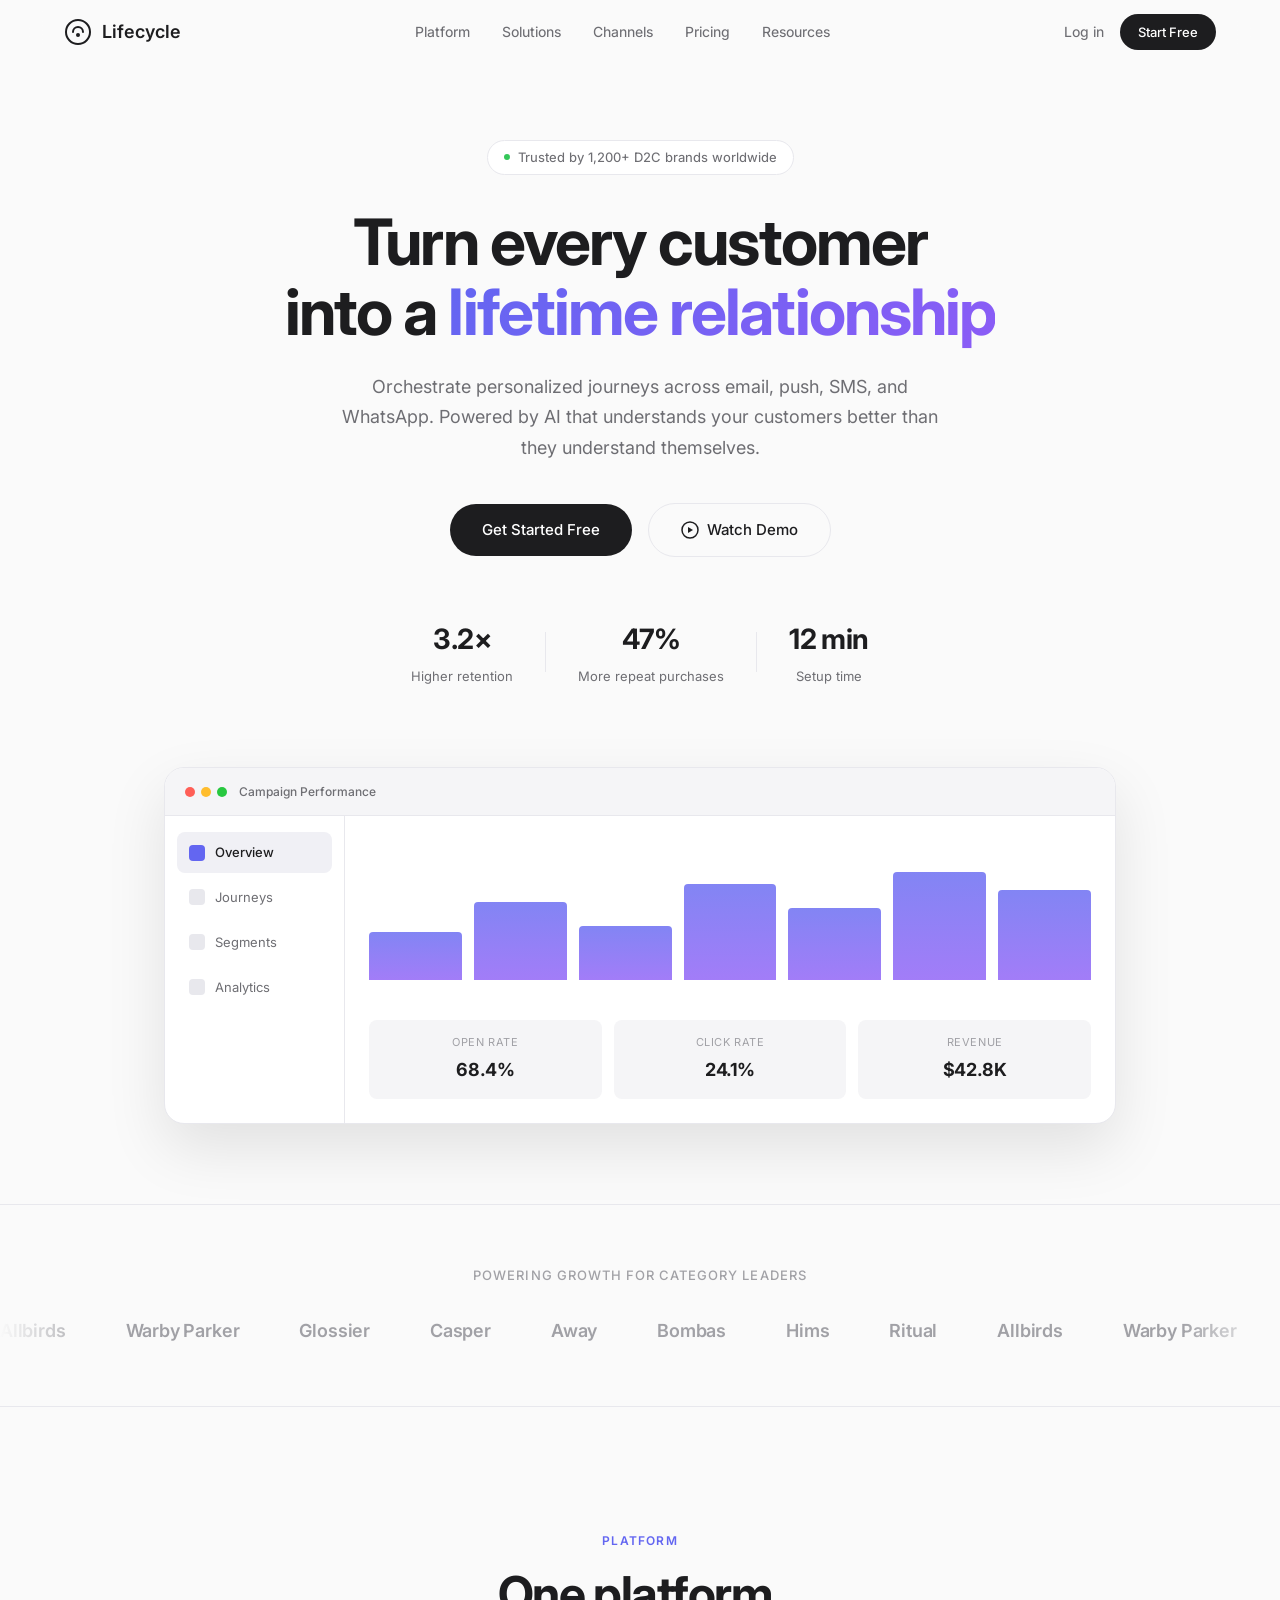
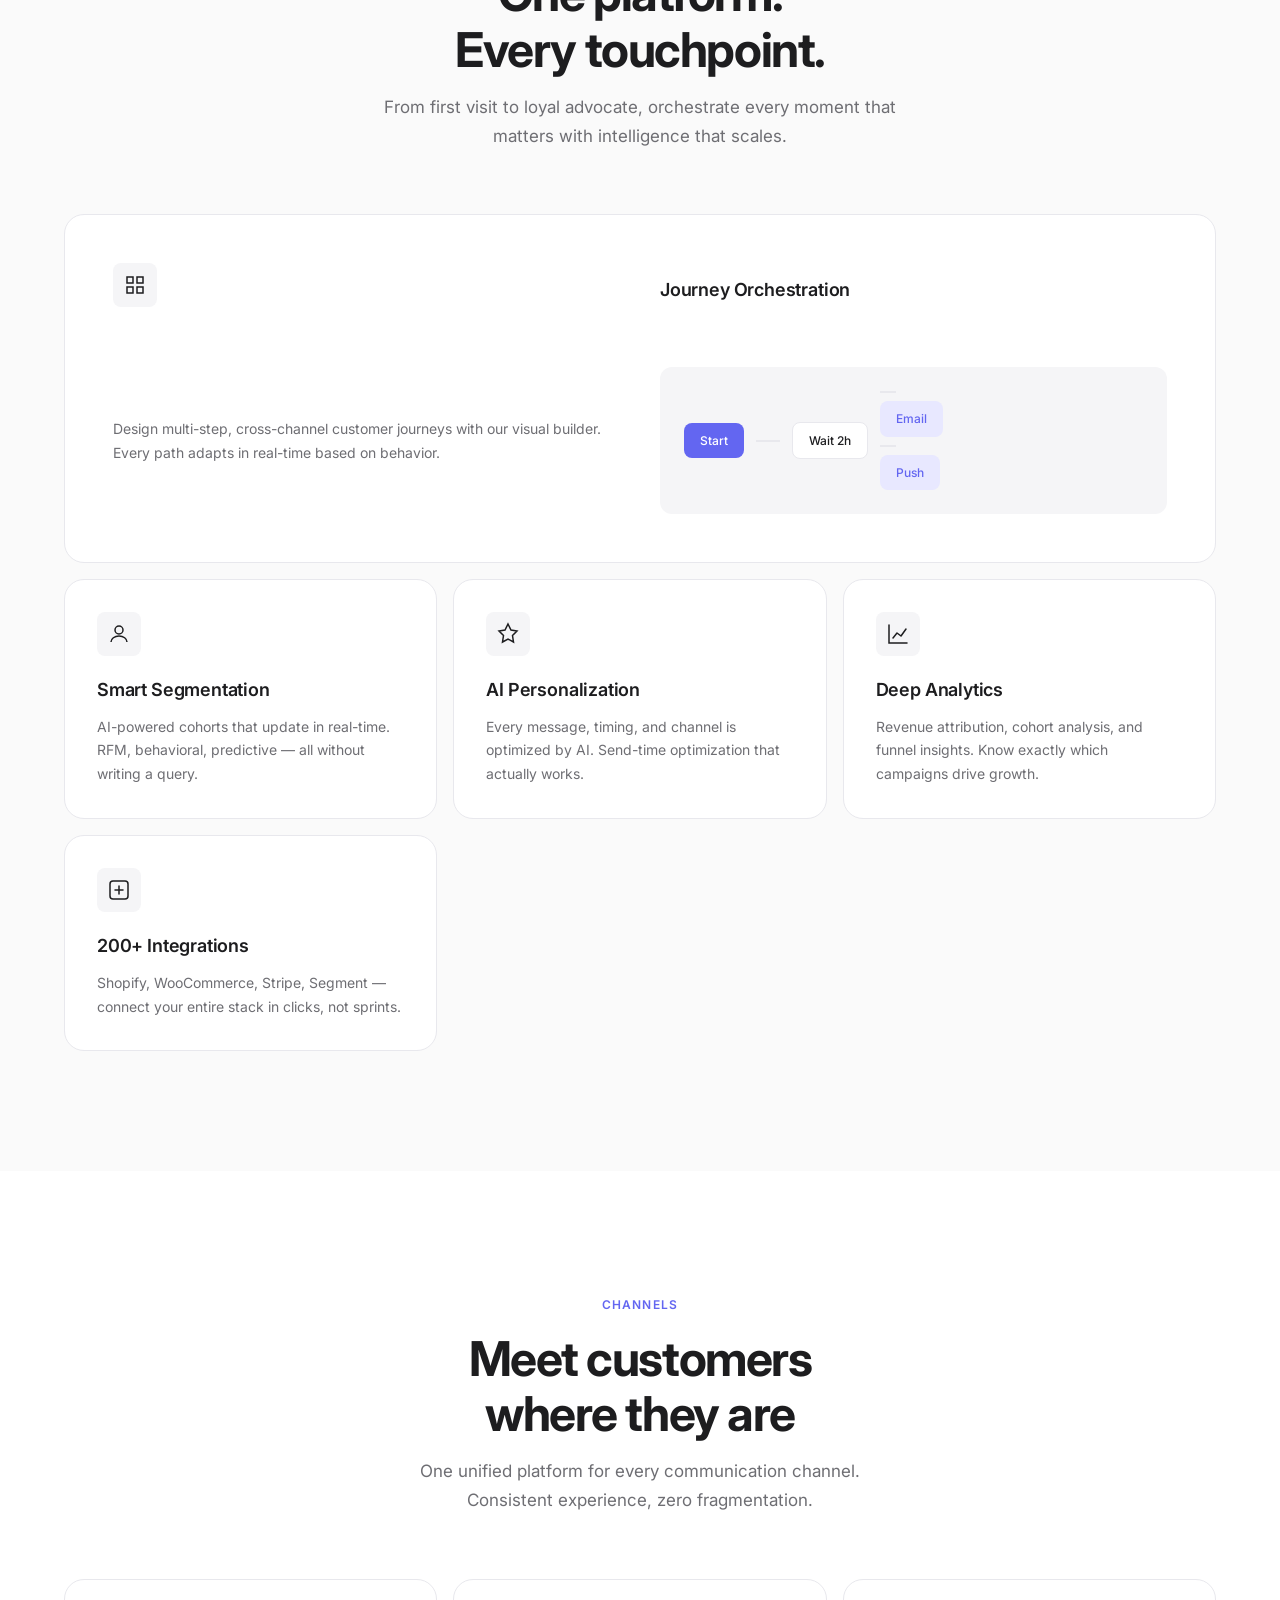
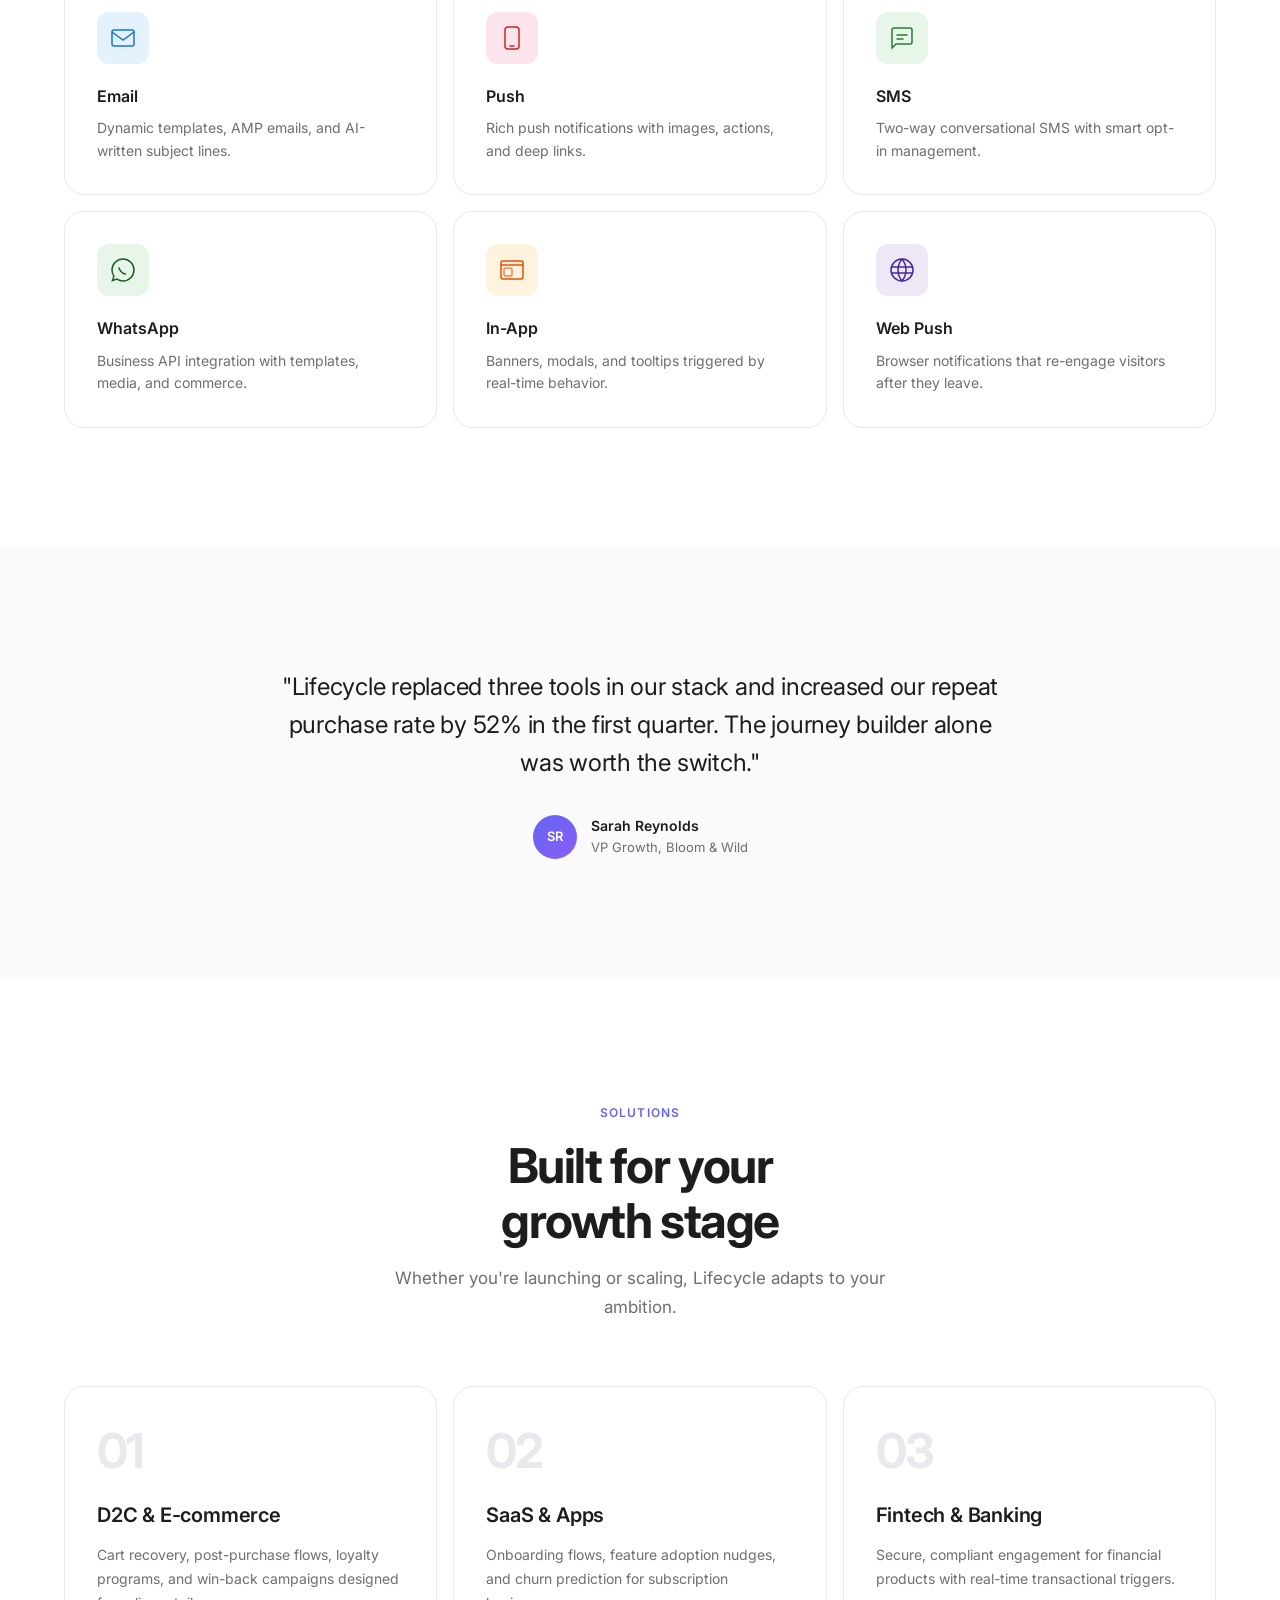
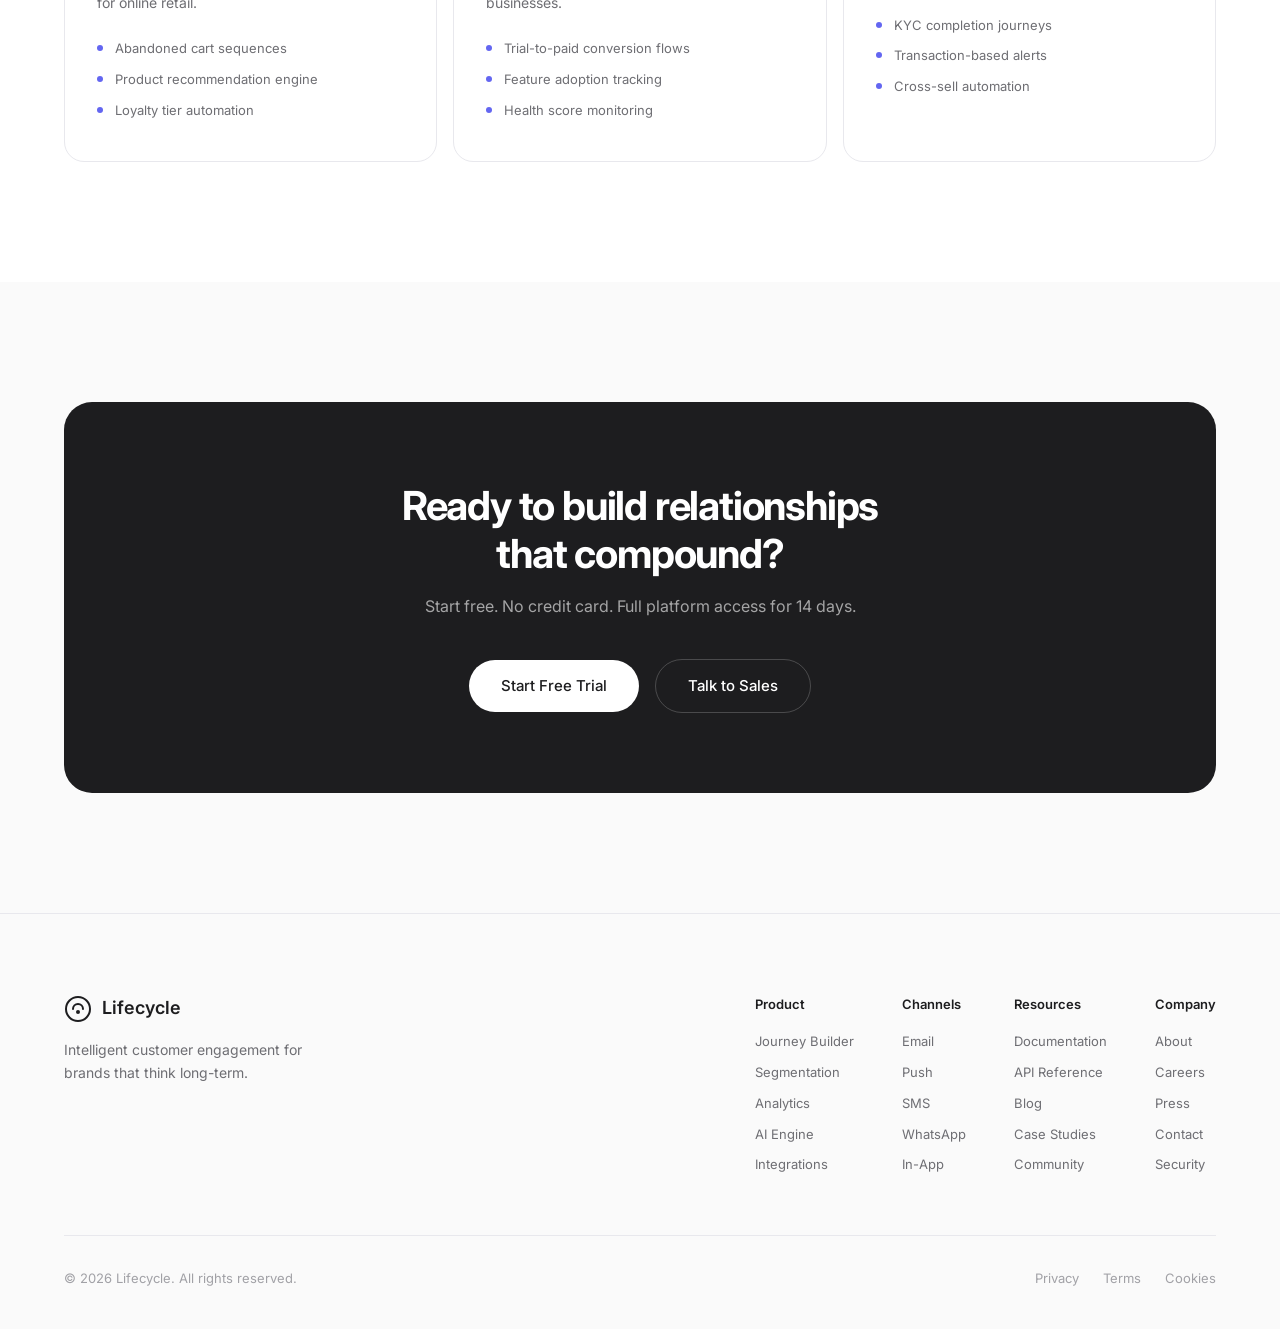
==== index.html @ d18b11ac "Initial commit: Lifecycle CRM homepage" ====
<!DOCTYPE html>
<html lang="en">
<head>
    <meta charset="UTF-8">
    <meta name="viewport" content="width=device-width, initial-scale=1.0">
    <title>Lifecycle — Intelligent Customer Engagement</title>
    <link rel="stylesheet" href="styles.css">
    <link rel="preconnect" href="https://fonts.googleapis.com">
    <link rel="preconnect" href="https://fonts.gstatic.com" crossorigin>
    <link href="https://fonts.googleapis.com/css2?family=Inter:wght@300;400;500;600;700&display=swap" rel="stylesheet">
</head>
<body>
    <!-- Navigation -->
    <nav class="nav" id="nav">
        <div class="nav-container">
            <a href="#" class="nav-logo">
                <svg width="28" height="28" viewBox="0 0 28 28" fill="none">
                    <circle cx="14" cy="14" r="12" stroke="currentColor" stroke-width="2"/>
                    <path d="M9 14C9 11.2 11.2 9 14 9C16.8 9 19 11.2 19 14" stroke="currentColor" stroke-width="2" stroke-linecap="round"/>
                    <circle cx="14" cy="17" r="2" fill="currentColor"/>
                </svg>
                <span>Lifecycle</span>
            </a>
            <div class="nav-links" id="navLinks">
                <a href="#platform">Platform</a>
                <a href="#solutions">Solutions</a>
                <a href="#channels">Channels</a>
                <a href="#pricing">Pricing</a>
                <a href="#resources">Resources</a>
            </div>
            <div class="nav-actions">
                <a href="#" class="nav-link-login">Log in</a>
                <a href="#" class="btn-primary btn-sm">Start Free</a>
            </div>
            <button class="nav-mobile-toggle" id="mobileToggle" aria-label="Toggle menu">
                <span></span>
                <span></span>
                <span></span>
            </button>
        </div>
    </nav>

    <!-- Hero Section -->
    <section class="hero">
        <div class="hero-container">
            <div class="hero-badge">
                <span class="badge-dot"></span>
                Trusted by 1,200+ D2C brands worldwide
            </div>
            <h1 class="hero-title">
                Turn every customer<br>
                into a <span class="text-gradient">lifetime relationship</span>
            </h1>
            <p class="hero-subtitle">
                Orchestrate personalized journeys across email, push, SMS, and WhatsApp. 
                Powered by AI that understands your customers better than they understand themselves.
            </p>
            <div class="hero-ctas">
                <a href="#" class="btn-primary btn-lg">Get Started Free</a>
                <a href="#" class="btn-secondary btn-lg">
                    <svg width="18" height="18" viewBox="0 0 18 18" fill="none">
                        <circle cx="9" cy="9" r="8" stroke="currentColor" stroke-width="1.5"/>
                        <path d="M7 6L12 9L7 12V6Z" fill="currentColor"/>
                    </svg>
                    Watch Demo
                </a>
            </div>
            <div class="hero-metrics">
                <div class="metric">
                    <span class="metric-value">3.2×</span>
                    <span class="metric-label">Higher retention</span>
                </div>
                <div class="metric-divider"></div>
                <div class="metric">
                    <span class="metric-value">47%</span>
                    <span class="metric-label">More repeat purchases</span>
                </div>
                <div class="metric-divider"></div>
                <div class="metric">
                    <span class="metric-value">12 min</span>
                    <span class="metric-label">Setup time</span>
                </div>
            </div>
        </div>
        <div class="hero-visual">
            <div class="dashboard-preview">
                <div class="dashboard-header">
                    <div class="dashboard-dots">
                        <span></span><span></span><span></span>
                    </div>
                    <span class="dashboard-title">Campaign Performance</span>
                </div>
                <div class="dashboard-body">
                    <div class="dashboard-sidebar">
                        <div class="sidebar-item active">
                            <div class="sidebar-icon"></div>
                            <span>Overview</span>
                        </div>
                        <div class="sidebar-item">
                            <div class="sidebar-icon"></div>
                            <span>Journeys</span>
                        </div>
                        <div class="sidebar-item">
                            <div class="sidebar-icon"></div>
                            <span>Segments</span>
                        </div>
                        <div class="sidebar-item">
                            <div class="sidebar-icon"></div>
                            <span>Analytics</span>
                        </div>
                    </div>
                    <div class="dashboard-content">
                        <div class="dashboard-chart">
                            <div class="chart-bars">
                                <div class="chart-bar" style="height: 40%"></div>
                                <div class="chart-bar" style="height: 65%"></div>
                                <div class="chart-bar" style="height: 45%"></div>
                                <div class="chart-bar" style="height: 80%"></div>
                                <div class="chart-bar" style="height: 60%"></div>
                                <div class="chart-bar" style="height: 90%"></div>
                                <div class="chart-bar" style="height: 75%"></div>
                            </div>
                        </div>
                        <div class="dashboard-cards">
                            <div class="mini-card">
                                <span class="mini-card-label">Open Rate</span>
                                <span class="mini-card-value">68.4%</span>
                            </div>
                            <div class="mini-card">
                                <span class="mini-card-label">Click Rate</span>
                                <span class="mini-card-value">24.1%</span>
                            </div>
                            <div class="mini-card">
                                <span class="mini-card-label">Revenue</span>
                                <span class="mini-card-value">$42.8K</span>
                            </div>
                        </div>
                    </div>
                </div>
            </div>
        </div>
    </section>

    <!-- Logos Section -->
    <section class="logos-section">
        <p class="logos-label">Powering growth for category leaders</p>
        <div class="logos-track">
            <div class="logos-slide" id="logosSlide">
                <div class="logo-item">Allbirds</div>
                <div class="logo-item">Warby Parker</div>
                <div class="logo-item">Glossier</div>
                <div class="logo-item">Casper</div>
                <div class="logo-item">Away</div>
                <div class="logo-item">Bombas</div>
                <div class="logo-item">Hims</div>
                <div class="logo-item">Ritual</div>
                <div class="logo-item">Allbirds</div>
                <div class="logo-item">Warby Parker</div>
                <div class="logo-item">Glossier</div>
                <div class="logo-item">Casper</div>
            </div>
        </div>
    </section>

    <!-- Platform Section -->
    <section class="platform-section" id="platform">
        <div class="section-container">
            <div class="section-header">
                <span class="section-tag">Platform</span>
                <h2 class="section-title">One platform.<br>Every touchpoint.</h2>
                <p class="section-subtitle">
                    From first visit to loyal advocate, orchestrate every moment that matters 
                    with intelligence that scales.
                </p>
            </div>
            <div class="platform-grid">
                <div class="platform-card platform-card-large">
                    <div class="platform-card-icon">
                        <svg width="24" height="24" viewBox="0 0 24 24" fill="none">
                            <path d="M4 4H10V10H4V4Z" stroke="currentColor" stroke-width="1.5"/>
                            <path d="M14 4H20V10H14V4Z" stroke="currentColor" stroke-width="1.5"/>
                            <path d="M4 14H10V20H4V14Z" stroke="currentColor" stroke-width="1.5"/>
                            <path d="M14 14H20V20H14V14Z" stroke="currentColor" stroke-width="1.5"/>
                        </svg>
                    </div>
                    <h3>Journey Orchestration</h3>
                    <p>Design multi-step, cross-channel customer journeys with our visual builder. Every path adapts in real-time based on behavior.</p>
                    <div class="card-visual journey-visual">
                        <div class="journey-node journey-node-start">Start</div>
                        <div class="journey-line"></div>
                        <div class="journey-node journey-node-condition">Wait 2h</div>
                        <div class="journey-branch">
                            <div class="journey-line-branch"></div>
                            <div class="journey-node journey-node-action">Email</div>
                            <div class="journey-line-branch"></div>
                            <div class="journey-node journey-node-action">Push</div>
                        </div>
                    </div>
                </div>
                <div class="platform-card">
                    <div class="platform-card-icon">
                        <svg width="24" height="24" viewBox="0 0 24 24" fill="none">
                            <circle cx="12" cy="8" r="4" stroke="currentColor" stroke-width="1.5"/>
                            <path d="M4 20C4 16.6863 7.58172 14 12 14C16.4183 14 20 16.6863 20 20" stroke="currentColor" stroke-width="1.5"/>
                        </svg>
                    </div>
                    <h3>Smart Segmentation</h3>
                    <p>AI-powered cohorts that update in real-time. RFM, behavioral, predictive — all without writing a query.</p>
                </div>
                <div class="platform-card">
                    <div class="platform-card-icon">
                        <svg width="24" height="24" viewBox="0 0 24 24" fill="none">
                            <path d="M12 2L15 8L21 9L16.5 13.5L17.5 20L12 17L6.5 20L7.5 13.5L3 9L9 8L12 2Z" stroke="currentColor" stroke-width="1.5"/>
                        </svg>
                    </div>
                    <h3>AI Personalization</h3>
                    <p>Every message, timing, and channel is optimized by AI. Send-time optimization that actually works.</p>
                </div>
                <div class="platform-card">
                    <div class="platform-card-icon">
                        <svg width="24" height="24" viewBox="0 0 24 24" fill="none">
                            <path d="M3 3V21H21" stroke="currentColor" stroke-width="1.5" stroke-linecap="round"/>
                            <path d="M7 16L11 11L15 14L20 7" stroke="currentColor" stroke-width="1.5" stroke-linecap="round" stroke-linejoin="round"/>
                        </svg>
                    </div>
                    <h3>Deep Analytics</h3>
                    <p>Revenue attribution, cohort analysis, and funnel insights. Know exactly which campaigns drive growth.</p>
                </div>
                <div class="platform-card">
                    <div class="platform-card-icon">
                        <svg width="24" height="24" viewBox="0 0 24 24" fill="none">
                            <rect x="3" y="3" width="18" height="18" rx="3" stroke="currentColor" stroke-width="1.5"/>
                            <path d="M8 12H16M12 8V16" stroke="currentColor" stroke-width="1.5" stroke-linecap="round"/>
                        </svg>
                    </div>
                    <h3>200+ Integrations</h3>
                    <p>Shopify, WooCommerce, Stripe, Segment — connect your entire stack in clicks, not sprints.</p>
                </div>
            </div>
        </div>
    </section>

    <!-- Channels Section -->
    <section class="channels-section" id="channels">
        <div class="section-container">
            <div class="section-header">
                <span class="section-tag">Channels</span>
                <h2 class="section-title">Meet customers<br>where they are</h2>
                <p class="section-subtitle">
                    One unified platform for every communication channel. 
                    Consistent experience, zero fragmentation.
                </p>
            </div>
            <div class="channels-grid">
                <div class="channel-card">
                    <div class="channel-icon channel-email">
                        <svg width="28" height="28" viewBox="0 0 28 28" fill="none">
                            <rect x="3" y="6" width="22" height="16" rx="2" stroke="currentColor" stroke-width="1.5"/>
                            <path d="M3 8L14 16L25 8" stroke="currentColor" stroke-width="1.5"/>
                        </svg>
                    </div>
                    <h4>Email</h4>
                    <p>Dynamic templates, AMP emails, and AI-written subject lines.</p>
                </div>
                <div class="channel-card">
                    <div class="channel-icon channel-push">
                        <svg width="28" height="28" viewBox="0 0 28 28" fill="none">
                            <rect x="7" y="3" width="14" height="22" rx="3" stroke="currentColor" stroke-width="1.5"/>
                            <path d="M12 22H16" stroke="currentColor" stroke-width="1.5" stroke-linecap="round"/>
                        </svg>
                    </div>
                    <h4>Push</h4>
                    <p>Rich push notifications with images, actions, and deep links.</p>
                </div>
                <div class="channel-card">
                    <div class="channel-icon channel-sms">
                        <svg width="28" height="28" viewBox="0 0 28 28" fill="none">
                            <path d="M4 6C4 4.89543 4.89543 4 6 4H22C23.1046 4 24 4.89543 24 6V18C24 19.1046 23.1046 20 22 20H8L4 24V6Z" stroke="currentColor" stroke-width="1.5"/>
                            <path d="M9 11H19M9 15H15" stroke="currentColor" stroke-width="1.5" stroke-linecap="round"/>
                        </svg>
                    </div>
                    <h4>SMS</h4>
                    <p>Two-way conversational SMS with smart opt-in management.</p>
                </div>
                <div class="channel-card">
                    <div class="channel-icon channel-whatsapp">
                        <svg width="28" height="28" viewBox="0 0 28 28" fill="none">
                            <path d="M14 3C7.92 3 3 7.92 3 14C3 16.3 3.7 18.4 4.9 20.2L3.5 24.5L7.9 23.1C9.7 24.2 11.8 24.9 14 24.9C20.08 24.9 25 19.98 25 13.9C25 7.92 20.08 3 14 3Z" stroke="currentColor" stroke-width="1.5"/>
                            <path d="M10 12C10 12 10.5 14 12.5 16C14.5 18 16.5 18 16.5 18" stroke="currentColor" stroke-width="1.5" stroke-linecap="round"/>
                        </svg>
                    </div>
                    <h4>WhatsApp</h4>
                    <p>Business API integration with templates, media, and commerce.</p>
                </div>
                <div class="channel-card">
                    <div class="channel-icon channel-inapp">
                        <svg width="28" height="28" viewBox="0 0 28 28" fill="none">
                            <rect x="3" y="5" width="22" height="18" rx="2" stroke="currentColor" stroke-width="1.5"/>
                            <path d="M3 9H25" stroke="currentColor" stroke-width="1.5"/>
                            <rect x="6" y="12" width="8" height="8" rx="1" stroke="currentColor" stroke-width="1"/>
                        </svg>
                    </div>
                    <h4>In-App</h4>
                    <p>Banners, modals, and tooltips triggered by real-time behavior.</p>
                </div>
                <div class="channel-card">
                    <div class="channel-icon channel-web">
                        <svg width="28" height="28" viewBox="0 0 28 28" fill="none">
                            <circle cx="14" cy="14" r="11" stroke="currentColor" stroke-width="1.5"/>
                            <path d="M14 3C14 3 18 8 18 14C18 20 14 25 14 25" stroke="currentColor" stroke-width="1.5"/>
                            <path d="M14 3C14 3 10 8 10 14C10 20 14 25 14 25" stroke="currentColor" stroke-width="1.5"/>
                            <path d="M4 11H24M4 17H24" stroke="currentColor" stroke-width="1.5"/>
                        </svg>
                    </div>
                    <h4>Web Push</h4>
                    <p>Browser notifications that re-engage visitors after they leave.</p>
                </div>
            </div>
        </div>
    </section>

    <!-- Social Proof / Testimonial -->
    <section class="testimonial-section">
        <div class="section-container">
            <div class="testimonial-card">
                <blockquote>
                    "Lifecycle replaced three tools in our stack and increased our repeat purchase rate by 52% in the first quarter. The journey builder alone was worth the switch."
                </blockquote>
                <div class="testimonial-author">
                    <div class="author-avatar">SR</div>
                    <div class="author-info">
                        <span class="author-name">Sarah Reynolds</span>
                        <span class="author-role">VP Growth, Bloom & Wild</span>
                    </div>
                </div>
            </div>
        </div>
    </section>

    <!-- Solutions Section -->
    <section class="solutions-section" id="solutions">
        <div class="section-container">
            <div class="section-header">
                <span class="section-tag">Solutions</span>
                <h2 class="section-title">Built for your<br>growth stage</h2>
                <p class="section-subtitle">
                    Whether you're launching or scaling, Lifecycle adapts to your ambition.
                </p>
            </div>
            <div class="solutions-grid">
                <div class="solution-card">
                    <div class="solution-number">01</div>
                    <h3>D2C & E-commerce</h3>
                    <p>Cart recovery, post-purchase flows, loyalty programs, and win-back campaigns designed for online retail.</p>
                    <ul class="solution-features">
                        <li>Abandoned cart sequences</li>
                        <li>Product recommendation engine</li>
                        <li>Loyalty tier automation</li>
                    </ul>
                </div>
                <div class="solution-card">
                    <div class="solution-number">02</div>
                    <h3>SaaS & Apps</h3>
                    <p>Onboarding flows, feature adoption nudges, and churn prediction for subscription businesses.</p>
                    <ul class="solution-features">
                        <li>Trial-to-paid conversion flows</li>
                        <li>Feature adoption tracking</li>
                        <li>Health score monitoring</li>
                    </ul>
                </div>
                <div class="solution-card">
                    <div class="solution-number">03</div>
                    <h3>Fintech & Banking</h3>
                    <p>Secure, compliant engagement for financial products with real-time transactional triggers.</p>
                    <ul class="solution-features">
                        <li>KYC completion journeys</li>
                        <li>Transaction-based alerts</li>
                        <li>Cross-sell automation</li>
                    </ul>
                </div>
            </div>
        </div>
    </section>

    <!-- CTA Section -->
    <section class="cta-section">
        <div class="section-container">
            <div class="cta-card">
                <h2>Ready to build relationships<br>that compound?</h2>
                <p>Start free. No credit card. Full platform access for 14 days.</p>
                <div class="cta-actions">
                    <a href="#" class="btn-primary btn-lg">Start Free Trial</a>
                    <a href="#" class="btn-ghost btn-lg">Talk to Sales</a>
                </div>
            </div>
        </div>
    </section>

    <!-- Footer -->
    <footer class="footer">
        <div class="footer-container">
            <div class="footer-top">
                <div class="footer-brand">
                    <a href="#" class="nav-logo">
                        <svg width="28" height="28" viewBox="0 0 28 28" fill="none">
                            <circle cx="14" cy="14" r="12" stroke="currentColor" stroke-width="2"/>
                            <path d="M9 14C9 11.2 11.2 9 14 9C16.8 9 19 11.2 19 14" stroke="currentColor" stroke-width="2" stroke-linecap="round"/>
                            <circle cx="14" cy="17" r="2" fill="currentColor"/>
                        </svg>
                        <span>Lifecycle</span>
                    </a>
                    <p class="footer-tagline">Intelligent customer engagement for brands that think long-term.</p>
                </div>
                <div class="footer-links">
                    <div class="footer-col">
                        <h5>Product</h5>
                        <a href="#">Journey Builder</a>
                        <a href="#">Segmentation</a>
                        <a href="#">Analytics</a>
                        <a href="#">AI Engine</a>
                        <a href="#">Integrations</a>
                    </div>
                    <div class="footer-col">
                        <h5>Channels</h5>
                        <a href="#">Email</a>
                        <a href="#">Push</a>
                        <a href="#">SMS</a>
                        <a href="#">WhatsApp</a>
                        <a href="#">In-App</a>
                    </div>
                    <div class="footer-col">
                        <h5>Resources</h5>
                        <a href="#">Documentation</a>
                        <a href="#">API Reference</a>
                        <a href="#">Blog</a>
                        <a href="#">Case Studies</a>
                        <a href="#">Community</a>
                    </div>
                    <div class="footer-col">
                        <h5>Company</h5>
                        <a href="#">About</a>
                        <a href="#">Careers</a>
                        <a href="#">Press</a>
                        <a href="#">Contact</a>
                        <a href="#">Security</a>
                    </div>
                </div>
            </div>
            <div class="footer-bottom">
                <span>© 2026 Lifecycle. All rights reserved.</span>
                <div class="footer-legal">
                    <a href="#">Privacy</a>
                    <a href="#">Terms</a>
                    <a href="#">Cookies</a>
                </div>
            </div>
        </div>
    </footer>

    <script src="script.js"></script>
</body>
</html>
---- styles.css ----
/* ===== RESET & BASE ===== */
*, *::before, *::after {
    margin: 0;
    padding: 0;
    box-sizing: border-box;
}

:root {
    --color-bg: #fafafa;
    --color-surface: #ffffff;
    --color-text: #1d1d1f;
    --color-text-secondary: #6e6e73;
    --color-text-tertiary: #a1a1a6;
    --color-border: #e8e8ed;
    --color-primary: #1d1d1f;
    --color-accent: #0071e3;
    --color-accent-hover: #0077ED;
    --color-gradient-start: #6366f1;
    --color-gradient-end: #8b5cf6;
    --radius-sm: 8px;
    --radius-md: 12px;
    --radius-lg: 20px;
    --radius-xl: 28px;
    --shadow-sm: 0 1px 2px rgba(0,0,0,0.04);
    --shadow-md: 0 4px 12px rgba(0,0,0,0.06);
    --shadow-lg: 0 12px 40px rgba(0,0,0,0.08);
    --shadow-xl: 0 24px 60px rgba(0,0,0,0.1);
    --font: 'Inter', -apple-system, BlinkMacSystemFont, sans-serif;
    --transition: 0.3s cubic-bezier(0.4, 0, 0.2, 1);
}

html {
    scroll-behavior: smooth;
    -webkit-font-smoothing: antialiased;
    -moz-osx-font-smoothing: grayscale;
}

body {
    font-family: var(--font);
    background: var(--color-bg);
    color: var(--color-text);
    line-height: 1.6;
    overflow-x: hidden;
}

a {
    text-decoration: none;
    color: inherit;
    transition: var(--transition);
}

button {
    border: none;
    background: none;
    cursor: pointer;
    font-family: inherit;
}

/* ===== NAVIGATION ===== */
.nav {
    position: fixed;
    top: 0;
    left: 0;
    right: 0;
    z-index: 1000;
    background: rgba(250, 250, 250, 0.8);
    backdrop-filter: blur(20px);
    -webkit-backdrop-filter: blur(20px);
    border-bottom: 1px solid transparent;
    transition: var(--transition);
}

.nav.scrolled {
    border-bottom-color: var(--color-border);
}

.nav-container {
    max-width: 1200px;
    margin: 0 auto;
    padding: 0 24px;
    height: 64px;
    display: flex;
    align-items: center;
    justify-content: space-between;
}

.nav-logo {
    display: flex;
    align-items: center;
    gap: 10px;
    font-weight: 600;
    font-size: 18px;
    color: var(--color-text);
}

.nav-links {
    display: flex;
    gap: 32px;
}

.nav-links a {
    font-size: 14px;
    font-weight: 450;
    color: var(--color-text-secondary);
    transition: var(--transition);
}

.nav-links a:hover {
    color: var(--color-text);
}

.nav-actions {
    display: flex;
    align-items: center;
    gap: 16px;
}

.nav-link-login {
    font-size: 14px;
    font-weight: 450;
    color: var(--color-text-secondary);
}

.nav-link-login:hover {
    color: var(--color-text);
}

/* ===== BUTTONS ===== */
.btn-primary {
    display: inline-flex;
    align-items: center;
    justify-content: center;
    background: var(--color-primary);
    color: #fff;
    font-weight: 500;
    border-radius: 980px;
    transition: var(--transition);
    white-space: nowrap;
}

.btn-primary:hover {
    background: #333;
    transform: scale(1.02);
}

.btn-secondary {
    display: inline-flex;
    align-items: center;
    justify-content: center;
    gap: 8px;
    background: transparent;
    color: var(--color-text);
    font-weight: 500;
    border: 1.5px solid var(--color-border);
    border-radius: 980px;
    transition: var(--transition);
}

.btn-secondary:hover {
    border-color: var(--color-text-secondary);
    transform: scale(1.02);
}

.btn-ghost {
    display: inline-flex;
    align-items: center;
    justify-content: center;
    background: transparent;
    color: var(--color-text);
    font-weight: 500;
    border-radius: 980px;
    transition: var(--transition);
    border: 1.5px solid var(--color-border);
}

.btn-ghost:hover {
    background: var(--color-text);
    color: #fff;
}

.btn-sm {
    padding: 8px 18px;
    font-size: 13px;
}

.btn-lg {
    padding: 14px 32px;
    font-size: 15px;
}

/* Mobile toggle */
.nav-mobile-toggle {
    display: none;
    flex-direction: column;
    gap: 5px;
    padding: 4px;
}

.nav-mobile-toggle span {
    width: 20px;
    height: 1.5px;
    background: var(--color-text);
    border-radius: 2px;
    transition: var(--transition);
}

/* ===== HERO ===== */
.hero {
    padding-top: 140px;
    padding-bottom: 80px;
    text-align: center;
}

.hero-container {
    max-width: 820px;
    margin: 0 auto;
    padding: 0 24px;
}

.hero-badge {
    display: inline-flex;
    align-items: center;
    gap: 8px;
    padding: 6px 16px;
    background: var(--color-surface);
    border: 1px solid var(--color-border);
    border-radius: 980px;
    font-size: 13px;
    font-weight: 450;
    color: var(--color-text-secondary);
    margin-bottom: 32px;
}

.badge-dot {
    width: 6px;
    height: 6px;
    border-radius: 50%;
    background: #34c759;
    animation: pulse 2s infinite;
}

@keyframes pulse {
    0%, 100% { opacity: 1; }
    50% { opacity: 0.5; }
}

.hero-title {
    font-size: clamp(40px, 6vw, 64px);
    font-weight: 700;
    line-height: 1.1;
    letter-spacing: -0.03em;
    margin-bottom: 24px;
}

.text-gradient {
    background: linear-gradient(135deg, var(--color-gradient-start), var(--color-gradient-end));
    -webkit-background-clip: text;
    -webkit-text-fill-color: transparent;
    background-clip: text;
}

.hero-subtitle {
    font-size: 18px;
    line-height: 1.7;
    color: var(--color-text-secondary);
    max-width: 600px;
    margin: 0 auto 40px;
}

.hero-ctas {
    display: flex;
    align-items: center;
    justify-content: center;
    gap: 16px;
    margin-bottom: 60px;
}

/* Hero Metrics */
.hero-metrics {
    display: flex;
    align-items: center;
    justify-content: center;
    gap: 32px;
}

.metric {
    display: flex;
    flex-direction: column;
    gap: 4px;
}

.metric-value {
    font-size: 28px;
    font-weight: 700;
    letter-spacing: -0.02em;
}

.metric-label {
    font-size: 13px;
    color: var(--color-text-secondary);
}

.metric-divider {
    width: 1px;
    height: 40px;
    background: var(--color-border);
}

/* Hero Visual - Dashboard Preview */
.hero-visual {
    max-width: 1000px;
    margin: 80px auto 0;
    padding: 0 24px;
}

.dashboard-preview {
    background: var(--color-surface);
    border: 1px solid var(--color-border);
    border-radius: var(--radius-lg);
    overflow: hidden;
    box-shadow: var(--shadow-xl);
}

.dashboard-header {
    display: flex;
    align-items: center;
    gap: 12px;
    padding: 14px 20px;
    border-bottom: 1px solid var(--color-border);
    background: #f5f5f7;
}

.dashboard-dots {
    display: flex;
    gap: 6px;
}

.dashboard-dots span {
    width: 10px;
    height: 10px;
    border-radius: 50%;
    background: var(--color-border);
}

.dashboard-dots span:first-child { background: #ff5f57; }
.dashboard-dots span:nth-child(2) { background: #ffbd2e; }
.dashboard-dots span:last-child { background: #28c840; }

.dashboard-title {
    font-size: 12px;
    color: var(--color-text-secondary);
    font-weight: 500;
}

.dashboard-body {
    display: flex;
    min-height: 280px;
}

.dashboard-sidebar {
    width: 180px;
    border-right: 1px solid var(--color-border);
    padding: 16px 12px;
    display: flex;
    flex-direction: column;
    gap: 4px;
}

.sidebar-item {
    display: flex;
    align-items: center;
    gap: 10px;
    padding: 10px 12px;
    border-radius: var(--radius-sm);
    font-size: 13px;
    color: var(--color-text-secondary);
    transition: var(--transition);
}

.sidebar-item.active {
    background: #f0f0f5;
    color: var(--color-text);
    font-weight: 500;
}

.sidebar-icon {
    width: 16px;
    height: 16px;
    border-radius: 4px;
    background: var(--color-border);
}

.sidebar-item.active .sidebar-icon {
    background: var(--color-gradient-start);
}

.dashboard-content {
    flex: 1;
    padding: 24px;
    display: flex;
    flex-direction: column;
    gap: 20px;
}

.dashboard-chart {
    flex: 1;
    display: flex;
    align-items: flex-end;
    padding: 20px 0;
}

.chart-bars {
    display: flex;
    align-items: flex-end;
    gap: 12px;
    width: 100%;
    height: 120px;
}

.chart-bar {
    flex: 1;
    background: linear-gradient(180deg, var(--color-gradient-start), var(--color-gradient-end));
    border-radius: 4px 4px 0 0;
    opacity: 0.8;
    transition: var(--transition);
}

.chart-bar:hover {
    opacity: 1;
    transform: scaleY(1.05);
    transform-origin: bottom;
}

.dashboard-cards {
    display: flex;
    gap: 12px;
}

.mini-card {
    flex: 1;
    padding: 14px 16px;
    background: #f5f5f7;
    border-radius: var(--radius-sm);
    display: flex;
    flex-direction: column;
    gap: 4px;
}

.mini-card-label {
    font-size: 11px;
    color: var(--color-text-tertiary);
    text-transform: uppercase;
    letter-spacing: 0.05em;
}

.mini-card-value {
    font-size: 18px;
    font-weight: 700;
    letter-spacing: -0.02em;
}

/* ===== LOGOS SECTION ===== */
.logos-section {
    padding: 60px 0;
    border-top: 1px solid var(--color-border);
    border-bottom: 1px solid var(--color-border);
    overflow: hidden;
}

.logos-label {
    text-align: center;
    font-size: 13px;
    color: var(--color-text-tertiary);
    margin-bottom: 32px;
    text-transform: uppercase;
    letter-spacing: 0.08em;
    font-weight: 500;
}

.logos-track {
    overflow: hidden;
    position: relative;
}

.logos-track::before,
.logos-track::after {
    content: '';
    position: absolute;
    top: 0;
    bottom: 0;
    width: 100px;
    z-index: 2;
    pointer-events: none;
}

.logos-track::before {
    left: 0;
    background: linear-gradient(to right, var(--color-bg), transparent);
}

.logos-track::after {
    right: 0;
    background: linear-gradient(to left, var(--color-bg), transparent);
}

.logos-slide {
    display: flex;
    gap: 60px;
    animation: scroll 30s linear infinite;
}

.logo-item {
    flex-shrink: 0;
    font-size: 18px;
    font-weight: 600;
    color: var(--color-text-tertiary);
    white-space: nowrap;
    letter-spacing: -0.01em;
}

@keyframes scroll {
    0% { transform: translateX(0); }
    100% { transform: translateX(-50%); }
}

/* ===== SECTION COMMON ===== */
.section-container {
    max-width: 1200px;
    margin: 0 auto;
    padding: 0 24px;
}

.section-header {
    text-align: center;
    margin-bottom: 64px;
}

.section-tag {
    display: inline-block;
    font-size: 12px;
    font-weight: 600;
    text-transform: uppercase;
    letter-spacing: 0.1em;
    color: var(--color-gradient-start);
    margin-bottom: 16px;
}

.section-title {
    font-size: clamp(32px, 4.5vw, 48px);
    font-weight: 700;
    line-height: 1.15;
    letter-spacing: -0.03em;
    margin-bottom: 16px;
}

.section-subtitle {
    font-size: 17px;
    color: var(--color-text-secondary);
    max-width: 520px;
    margin: 0 auto;
    line-height: 1.7;
}

/* ===== PLATFORM SECTION ===== */
.platform-section {
    padding: 120px 0;
}

.platform-grid {
    display: grid;
    grid-template-columns: repeat(3, 1fr);
    gap: 16px;
}

.platform-card {
    background: var(--color-surface);
    border: 1px solid var(--color-border);
    border-radius: var(--radius-lg);
    padding: 32px;
    transition: var(--transition);
}

.platform-card:hover {
    border-color: var(--color-text-tertiary);
    box-shadow: var(--shadow-md);
    transform: translateY(-2px);
}

.platform-card-large {
    grid-column: span 3;
    display: grid;
    grid-template-columns: 1fr 1fr;
    gap: 40px;
    align-items: center;
    padding: 48px;
}

.platform-card-icon {
    width: 44px;
    height: 44px;
    display: flex;
    align-items: center;
    justify-content: center;
    border-radius: var(--radius-sm);
    background: #f5f5f7;
    margin-bottom: 20px;
    color: var(--color-text);
}

.platform-card h3 {
    font-size: 18px;
    font-weight: 600;
    margin-bottom: 10px;
    letter-spacing: -0.01em;
}

.platform-card p {
    font-size: 14px;
    color: var(--color-text-secondary);
    line-height: 1.7;
}

/* Journey Visual inside large card */
.card-visual {
    display: flex;
    align-items: center;
    gap: 12px;
    padding: 24px;
    background: #f5f5f7;
    border-radius: var(--radius-md);
}

.journey-node {
    padding: 8px 16px;
    border-radius: var(--radius-sm);
    font-size: 12px;
    font-weight: 500;
    white-space: nowrap;
}

.journey-node-start {
    background: var(--color-gradient-start);
    color: white;
}

.journey-node-condition {
    background: #fff;
    border: 1px solid var(--color-border);
    color: var(--color-text);
}

.journey-node-action {
    background: #e8e8ff;
    color: var(--color-gradient-start);
}

.journey-line {
    width: 24px;
    height: 2px;
    background: var(--color-border);
}

.journey-branch {
    display: flex;
    flex-direction: column;
    gap: 8px;
    align-items: flex-start;
}

.journey-line-branch {
    width: 16px;
    height: 2px;
    background: var(--color-border);
}

/* ===== CHANNELS SECTION ===== */
.channels-section {
    padding: 120px 0;
    background: var(--color-surface);
}

.channels-grid {
    display: grid;
    grid-template-columns: repeat(3, 1fr);
    gap: 16px;
}

.channel-card {
    padding: 32px;
    border: 1px solid var(--color-border);
    border-radius: var(--radius-lg);
    transition: var(--transition);
}

.channel-card:hover {
    border-color: var(--color-text-tertiary);
    transform: translateY(-2px);
    box-shadow: var(--shadow-md);
}

.channel-icon {
    width: 52px;
    height: 52px;
    display: flex;
    align-items: center;
    justify-content: center;
    border-radius: var(--radius-md);
    margin-bottom: 20px;
}

.channel-email { background: #e3f2fd; color: #1976d2; }
.channel-push { background: #fce4ec; color: #c62828; }
.channel-sms { background: #e8f5e9; color: #2e7d32; }
.channel-whatsapp { background: #e8f5e9; color: #1b5e20; }
.channel-inapp { background: #fff3e0; color: #e65100; }
.channel-web { background: #ede7f6; color: #4527a0; }

.channel-card h4 {
    font-size: 16px;
    font-weight: 600;
    margin-bottom: 8px;
}

.channel-card p {
    font-size: 14px;
    color: var(--color-text-secondary);
    line-height: 1.6;
}

/* ===== TESTIMONIAL SECTION ===== */
.testimonial-section {
    padding: 120px 0;
}

.testimonial-card {
    max-width: 720px;
    margin: 0 auto;
    text-align: center;
}

.testimonial-card blockquote {
    font-size: 24px;
    font-weight: 400;
    line-height: 1.6;
    letter-spacing: -0.01em;
    color: var(--color-text);
    margin-bottom: 32px;
}

.testimonial-author {
    display: flex;
    align-items: center;
    justify-content: center;
    gap: 14px;
}

.author-avatar {
    width: 44px;
    height: 44px;
    border-radius: 50%;
    background: linear-gradient(135deg, var(--color-gradient-start), var(--color-gradient-end));
    color: white;
    display: flex;
    align-items: center;
    justify-content: center;
    font-size: 13px;
    font-weight: 600;
}

.author-info {
    display: flex;
    flex-direction: column;
    text-align: left;
}

.author-name {
    font-size: 14px;
    font-weight: 600;
}

.author-role {
    font-size: 13px;
    color: var(--color-text-secondary);
}

/* ===== SOLUTIONS SECTION ===== */
.solutions-section {
    padding: 120px 0;
    background: var(--color-surface);
}

.solutions-grid {
    display: grid;
    grid-template-columns: repeat(3, 1fr);
    gap: 16px;
}

.solution-card {
    padding: 40px 32px;
    border: 1px solid var(--color-border);
    border-radius: var(--radius-lg);
    transition: var(--transition);
}

.solution-card:hover {
    border-color: var(--color-text-tertiary);
    transform: translateY(-2px);
    box-shadow: var(--shadow-md);
}

.solution-number {
    font-size: 48px;
    font-weight: 700;
    color: var(--color-border);
    margin-bottom: 24px;
    letter-spacing: -0.04em;
    line-height: 1;
}

.solution-card h3 {
    font-size: 20px;
    font-weight: 600;
    margin-bottom: 12px;
    letter-spacing: -0.01em;
}

.solution-card > p {
    font-size: 14px;
    color: var(--color-text-secondary);
    line-height: 1.7;
    margin-bottom: 24px;
}

.solution-features {
    list-style: none;
    display: flex;
    flex-direction: column;
    gap: 10px;
}

.solution-features li {
    font-size: 13px;
    color: var(--color-text-secondary);
    padding-left: 18px;
    position: relative;
}

.solution-features li::before {
    content: '';
    position: absolute;
    left: 0;
    top: 7px;
    width: 6px;
    height: 6px;
    border-radius: 50%;
    background: var(--color-gradient-start);
}

/* ===== CTA SECTION ===== */
.cta-section {
    padding: 120px 0;
}

.cta-card {
    text-align: center;
    padding: 80px 40px;
    background: var(--color-text);
    border-radius: var(--radius-xl);
    color: white;
}

.cta-card h2 {
    font-size: clamp(28px, 3.5vw, 40px);
    font-weight: 700;
    line-height: 1.2;
    letter-spacing: -0.03em;
    margin-bottom: 16px;
}

.cta-card p {
    font-size: 16px;
    color: rgba(255,255,255,0.6);
    margin-bottom: 40px;
}

.cta-actions {
    display: flex;
    align-items: center;
    justify-content: center;
    gap: 16px;
}

.cta-actions .btn-primary {
    background: white;
    color: var(--color-text);
}

.cta-actions .btn-primary:hover {
    background: #f0f0f0;
}

.cta-actions .btn-ghost {
    color: white;
    border-color: rgba(255,255,255,0.2);
}

.cta-actions .btn-ghost:hover {
    background: white;
    color: var(--color-text);
}

/* ===== FOOTER ===== */
.footer {
    padding: 80px 0 40px;
    border-top: 1px solid var(--color-border);
}

.footer-container {
    max-width: 1200px;
    margin: 0 auto;
    padding: 0 24px;
}

.footer-top {
    display: flex;
    justify-content: space-between;
    gap: 60px;
    margin-bottom: 60px;
}

.footer-brand {
    max-width: 260px;
}

.footer-tagline {
    margin-top: 16px;
    font-size: 14px;
    color: var(--color-text-secondary);
    line-height: 1.6;
}

.footer-links {
    display: flex;
    gap: 48px;
}

.footer-col {
    display: flex;
    flex-direction: column;
    gap: 10px;
}

.footer-col h5 {
    font-size: 13px;
    font-weight: 600;
    margin-bottom: 6px;
    color: var(--color-text);
}

.footer-col a {
    font-size: 13px;
    color: var(--color-text-secondary);
}

.footer-col a:hover {
    color: var(--color-text);
}

.footer-bottom {
    display: flex;
    justify-content: space-between;
    align-items: center;
    padding-top: 32px;
    border-top: 1px solid var(--color-border);
    font-size: 13px;
    color: var(--color-text-tertiary);
}

.footer-legal {
    display: flex;
    gap: 24px;
}

.footer-legal a {
    color: var(--color-text-tertiary);
}

.footer-legal a:hover {
    color: var(--color-text);
}

/* ===== RESPONSIVE ===== */
@media (max-width: 1024px) {
    .platform-grid {
        grid-template-columns: repeat(2, 1fr);
    }
    
    .platform-card-large {
        grid-column: span 2;
    }

    .solutions-grid {
        grid-template-columns: repeat(2, 1fr);
    }

    .solutions-grid .solution-card:last-child {
        grid-column: span 2;
    }
}

@media (max-width: 768px) {
    .nav-links,
    .nav-actions {
        display: none;
    }

    .nav-mobile-toggle {
        display: flex;
    }

    .nav-links.active {
        display: flex;
        flex-direction: column;
        position: absolute;
        top: 64px;
        left: 0;
        right: 0;
        background: var(--color-bg);
        border-bottom: 1px solid var(--color-border);
        padding: 24px;
        gap: 16px;
    }

    .hero {
        padding-top: 120px;
        padding-bottom: 60px;
    }

    .hero-title {
        font-size: 36px;
    }

    .hero-subtitle {
        font-size: 16px;
    }

    .hero-ctas {
        flex-direction: column;
    }

    .hero-metrics {
        flex-direction: column;
        gap: 20px;
    }

    .metric-divider {
        width: 40px;
        height: 1px;
    }

    .dashboard-sidebar {
        display: none;
    }

    .platform-grid,
    .channels-grid,
    .solutions-grid {
        grid-template-columns: 1fr;
    }

    .platform-card-large {
        grid-column: span 1;
        grid-template-columns: 1fr;
    }

    .solutions-grid .solution-card:last-child {
        grid-column: span 1;
    }

    .footer-top {
        flex-direction: column;
        gap: 40px;
    }

    .footer-links {
        flex-wrap: wrap;
        gap: 32px;
    }

    .footer-bottom {
        flex-direction: column;
        gap: 16px;
        text-align: center;
    }

    .cta-card {
        padding: 60px 24px;
    }

    .cta-actions {
        flex-direction: column;
    }
}

@media (max-width: 480px) {
    .channels-grid {
        grid-template-columns: 1fr;
    }

    .dashboard-cards {
        flex-direction: column;
    }
}

/* ===== ANIMATIONS ===== */
.fade-in {
    opacity: 0;
    transform: translateY(24px);
    transition: opacity 0.6s ease, transform 0.6s ease;
}

.fade-in.visible {
    opacity: 1;
    transform: translateY(0);
}

/* Smooth scroll offset for fixed nav */
section[id] {
    scroll-margin-top: 80px;
}
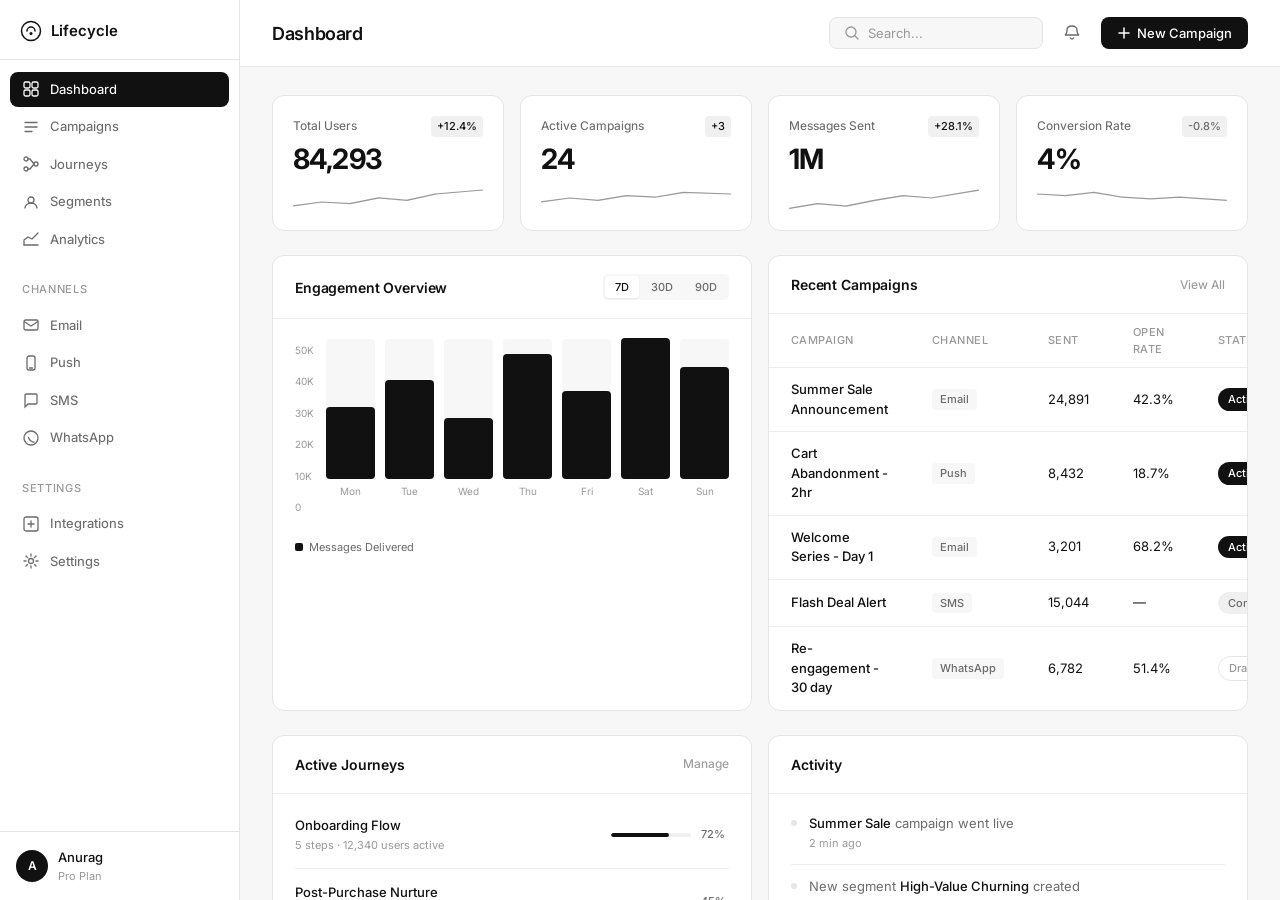
==== commit dd8135b0: "Rebuild: CRM tool dashboard - black/white/grey, minimal UI" ====
--- a/index.html
+++ b/index.html
@@ -3,459 +3,449 @@
 <head>
     <meta charset="UTF-8">
     <meta name="viewport" content="width=device-width, initial-scale=1.0">
-    <title>Lifecycle — Intelligent Customer Engagement</title>
+    <title>Lifecycle — Dashboard</title>
     <link rel="stylesheet" href="styles.css">
     <link rel="preconnect" href="https://fonts.googleapis.com">
     <link rel="preconnect" href="https://fonts.gstatic.com" crossorigin>
-    <link href="https://fonts.googleapis.com/css2?family=Inter:wght@300;400;500;600;700&display=swap" rel="stylesheet">
+    <link href="https://fonts.googleapis.com/css2?family=Inter:wght@300;400;450;500;600;700&display=swap" rel="stylesheet">
 </head>
 <body>
-    <!-- Navigation -->
-    <nav class="nav" id="nav">
-        <div class="nav-container">
-            <a href="#" class="nav-logo">
-                <svg width="28" height="28" viewBox="0 0 28 28" fill="none">
-                    <circle cx="14" cy="14" r="12" stroke="currentColor" stroke-width="2"/>
-                    <path d="M9 14C9 11.2 11.2 9 14 9C16.8 9 19 11.2 19 14" stroke="currentColor" stroke-width="2" stroke-linecap="round"/>
-                    <circle cx="14" cy="17" r="2" fill="currentColor"/>
-                </svg>
-                <span>Lifecycle</span>
-            </a>
-            <div class="nav-links" id="navLinks">
-                <a href="#platform">Platform</a>
-                <a href="#solutions">Solutions</a>
-                <a href="#channels">Channels</a>
-                <a href="#pricing">Pricing</a>
-                <a href="#resources">Resources</a>
+    <div class="app">
+        <!-- Sidebar -->
+        <aside class="sidebar">
+            <div class="sidebar-header">
+                <div class="logo">
+                    <svg width="22" height="22" viewBox="0 0 22 22" fill="none">
+                        <circle cx="11" cy="11" r="9.5" stroke="currentColor" stroke-width="1.5"/>
+                        <path d="M7 11C7 8.8 8.8 7 11 7C13.2 7 15 8.8 15 11" stroke="currentColor" stroke-width="1.5" stroke-linecap="round"/>
+                        <circle cx="11" cy="13.5" r="1.5" fill="currentColor"/>
+                    </svg>
+                    <span>Lifecycle</span>
+                </div>
             </div>
-            <div class="nav-actions">
-                <a href="#" class="nav-link-login">Log in</a>
-                <a href="#" class="btn-primary btn-sm">Start Free</a>
+
+            <nav class="sidebar-nav">
+                <div class="nav-section">
+                    <a href="#" class="nav-item active" data-page="dashboard">
+                        <svg width="18" height="18" viewBox="0 0 18 18" fill="none">
+                            <rect x="2" y="2" width="6" height="6" rx="1.5" stroke="currentColor" stroke-width="1.3"/>
+                            <rect x="10" y="2" width="6" height="6" rx="1.5" stroke="currentColor" stroke-width="1.3"/>
+                            <rect x="2" y="10" width="6" height="6" rx="1.5" stroke="currentColor" stroke-width="1.3"/>
+                            <rect x="10" y="10" width="6" height="6" rx="1.5" stroke="currentColor" stroke-width="1.3"/>
+                        </svg>
+                        <span>Dashboard</span>
+                    </a>
+                    <a href="#" class="nav-item" data-page="campaigns">
+                        <svg width="18" height="18" viewBox="0 0 18 18" fill="none">
+                            <path d="M3 4.5H15M3 9H15M3 13.5H10" stroke="currentColor" stroke-width="1.3" stroke-linecap="round"/>
+                        </svg>
+                        <span>Campaigns</span>
+                    </a>
+                    <a href="#" class="nav-item" data-page="journeys">
+                        <svg width="18" height="18" viewBox="0 0 18 18" fill="none">
+                            <circle cx="4" cy="4" r="2" stroke="currentColor" stroke-width="1.3"/>
+                            <circle cx="14" cy="9" r="2" stroke="currentColor" stroke-width="1.3"/>
+                            <circle cx="4" cy="14" r="2" stroke="currentColor" stroke-width="1.3"/>
+                            <path d="M6 4H8L12 9L8 14H6" stroke="currentColor" stroke-width="1.3" stroke-linecap="round" stroke-linejoin="round"/>
+                        </svg>
+                        <span>Journeys</span>
+                    </a>
+                    <a href="#" class="nav-item" data-page="segments">
+                        <svg width="18" height="18" viewBox="0 0 18 18" fill="none">
+                            <circle cx="9" cy="7" r="3" stroke="currentColor" stroke-width="1.3"/>
+                            <path d="M3 15C3 12.2 5.7 10 9 10C12.3 10 15 12.2 15 15" stroke="currentColor" stroke-width="1.3" stroke-linecap="round"/>
+                        </svg>
+                        <span>Segments</span>
+                    </a>
+                    <a href="#" class="nav-item" data-page="analytics">
+                        <svg width="18" height="18" viewBox="0 0 18 18" fill="none">
+                            <path d="M2 15V10L6 7L10 9L16 3" stroke="currentColor" stroke-width="1.3" stroke-linecap="round" stroke-linejoin="round"/>
+                            <path d="M2 15H16" stroke="currentColor" stroke-width="1.3" stroke-linecap="round"/>
+                        </svg>
+                        <span>Analytics</span>
+                    </a>
+                </div>
+
+                <div class="nav-section">
+                    <span class="nav-label">Channels</span>
+                    <a href="#" class="nav-item" data-page="email">
+                        <svg width="18" height="18" viewBox="0 0 18 18" fill="none">
+                            <rect x="2" y="4" width="14" height="10" rx="1.5" stroke="currentColor" stroke-width="1.3"/>
+                            <path d="M2 5.5L9 10L16 5.5" stroke="currentColor" stroke-width="1.3"/>
+                        </svg>
+                        <span>Email</span>
+                    </a>
+                    <a href="#" class="nav-item" data-page="push">
+                        <svg width="18" height="18" viewBox="0 0 18 18" fill="none">
+                            <rect x="5" y="2" width="8" height="14" rx="2" stroke="currentColor" stroke-width="1.3"/>
+                            <path d="M7.5 14H10.5" stroke="currentColor" stroke-width="1.3" stroke-linecap="round"/>
+                        </svg>
+                        <span>Push</span>
+                    </a>
+                    <a href="#" class="nav-item" data-page="sms">
+                        <svg width="18" height="18" viewBox="0 0 18 18" fill="none">
+                            <path d="M3 4C3 3.45 3.45 3 4 3H14C14.55 3 15 3.45 15 4V12C15 12.55 14.55 13 14 13H6L3 16V4Z" stroke="currentColor" stroke-width="1.3"/>
+                        </svg>
+                        <span>SMS</span>
+                    </a>
+                    <a href="#" class="nav-item" data-page="whatsapp">
+                        <svg width="18" height="18" viewBox="0 0 18 18" fill="none">
+                            <circle cx="9" cy="9" r="7" stroke="currentColor" stroke-width="1.3"/>
+                            <path d="M6.5 8.5C6.5 8.5 7 10.5 9 12C11 13.5 12 13 12 13" stroke="currentColor" stroke-width="1.3" stroke-linecap="round"/>
+                        </svg>
+                        <span>WhatsApp</span>
+                    </a>
+                </div>
+
+                <div class="nav-section">
+                    <span class="nav-label">Settings</span>
+                    <a href="#" class="nav-item" data-page="integrations">
+                        <svg width="18" height="18" viewBox="0 0 18 18" fill="none">
+                            <rect x="2" y="2" width="14" height="14" rx="2" stroke="currentColor" stroke-width="1.3"/>
+                            <path d="M6 9H12M9 6V12" stroke="currentColor" stroke-width="1.3" stroke-linecap="round"/>
+                        </svg>
+                        <span>Integrations</span>
+                    </a>
+                    <a href="#" class="nav-item" data-page="settings">
+                        <svg width="18" height="18" viewBox="0 0 18 18" fill="none">
+                            <circle cx="9" cy="9" r="2.5" stroke="currentColor" stroke-width="1.3"/>
+                            <path d="M9 2V4M9 14V16M2 9H4M14 9H16M4 4L5.5 5.5M12.5 12.5L14 14M14 4L12.5 5.5M5.5 12.5L4 14" stroke="currentColor" stroke-width="1.3" stroke-linecap="round"/>
+                        </svg>
+                        <span>Settings</span>
+                    </a>
+                </div>
+            </nav>
+
+            <div class="sidebar-footer">
+                <div class="user-info">
+                    <div class="user-avatar">A</div>
+                    <div class="user-details">
+                        <span class="user-name">Anurag</span>
+                        <span class="user-plan">Pro Plan</span>
+                    </div>
+                </div>
             </div>
-            <button class="nav-mobile-toggle" id="mobileToggle" aria-label="Toggle menu">
-                <span></span>
-                <span></span>
-                <span></span>
-            </button>
-        </div>
-    </nav>
-
-    <!-- Hero Section -->
-    <section class="hero">
-        <div class="hero-container">
-            <div class="hero-badge">
-                <span class="badge-dot"></span>
-                Trusted by 1,200+ D2C brands worldwide
+        </aside>
+
+        <!-- Main Content -->
+        <main class="main">
+            <!-- Top Bar -->
+            <header class="topbar">
+                <div class="topbar-left">
+                    <h1 class="page-title">Dashboard</h1>
+                </div>
+                <div class="topbar-right">
+                    <div class="search-box">
+                        <svg width="16" height="16" viewBox="0 0 16 16" fill="none">
+                            <circle cx="7" cy="7" r="5" stroke="currentColor" stroke-width="1.3"/>
+                            <path d="M11 11L14 14" stroke="currentColor" stroke-width="1.3" stroke-linecap="round"/>
+                        </svg>
+                        <input type="text" placeholder="Search..." />
+                    </div>
+                    <button class="topbar-btn">
+                        <svg width="18" height="18" viewBox="0 0 18 18" fill="none">
+                            <path d="M14 6C14 3.2 11.8 2 9 2C6.2 2 4 3.2 4 6C4 10 2 11 2 11H16C16 11 14 10 14 6Z" stroke="currentColor" stroke-width="1.3"/>
+                            <path d="M7.5 14C7.8 14.6 8.3 15 9 15C9.7 15 10.2 14.6 10.5 14" stroke="currentColor" stroke-width="1.3" stroke-linecap="round"/>
+                        </svg>
+                    </button>
+                    <button class="btn-create">
+                        <svg width="14" height="14" viewBox="0 0 14 14" fill="none">
+                            <path d="M7 2V12M2 7H12" stroke="currentColor" stroke-width="1.5" stroke-linecap="round"/>
+                        </svg>
+                        New Campaign
+                    </button>
+                </div>
+            </header>
+
+            <!-- Dashboard Content -->
+            <div class="content">
+                <!-- Stats Row -->
+                <div class="stats-grid">
+                    <div class="stat-card">
+                        <div class="stat-header">
+                            <span class="stat-label">Total Users</span>
+                            <span class="stat-change positive">+12.4%</span>
+                        </div>
+                        <span class="stat-value">84,293</span>
+                        <div class="stat-sparkline">
+                            <svg viewBox="0 0 100 30" preserveAspectRatio="none">
+                                <polyline points="0,25 15,20 30,22 45,15 60,18 75,10 100,5" fill="none" stroke="currentColor" stroke-width="1.5"/>
+                            </svg>
+                        </div>
+                    </div>
+                    <div class="stat-card">
+                        <div class="stat-header">
+                            <span class="stat-label">Active Campaigns</span>
+                            <span class="stat-change positive">+3</span>
+                        </div>
+                        <span class="stat-value">24</span>
+                        <div class="stat-sparkline">
+                            <svg viewBox="0 0 100 30" preserveAspectRatio="none">
+                                <polyline points="0,20 15,15 30,18 45,12 60,14 75,8 100,10" fill="none" stroke="currentColor" stroke-width="1.5"/>
+                            </svg>
+                        </div>
+                    </div>
+                    <div class="stat-card">
+                        <div class="stat-header">
+                            <span class="stat-label">Messages Sent</span>
+                            <span class="stat-change positive">+28.1%</span>
+                        </div>
+                        <span class="stat-value">1.2M</span>
+                        <div class="stat-sparkline">
+                            <svg viewBox="0 0 100 30" preserveAspectRatio="none">
+                                <polyline points="0,28 15,22 30,25 45,18 60,12 75,15 100,5" fill="none" stroke="currentColor" stroke-width="1.5"/>
+                            </svg>
+                        </div>
+                    </div>
+                    <div class="stat-card">
+                        <div class="stat-header">
+                            <span class="stat-label">Conversion Rate</span>
+                            <span class="stat-change negative">-0.8%</span>
+                        </div>
+                        <span class="stat-value">4.7%</span>
+                        <div class="stat-sparkline">
+                            <svg viewBox="0 0 100 30" preserveAspectRatio="none">
+                                <polyline points="0,10 15,12 30,8 45,14 60,16 75,14 100,18" fill="none" stroke="currentColor" stroke-width="1.5"/>
+                            </svg>
+                        </div>
+                    </div>
+                </div>
+
+                <!-- Main Grid -->
+                <div class="dashboard-grid">
+                    <!-- Engagement Chart -->
+                    <div class="card card-chart">
+                        <div class="card-header">
+                            <h3>Engagement Overview</h3>
+                            <div class="card-actions">
+                                <button class="tab-btn active">7D</button>
+                                <button class="tab-btn">30D</button>
+                                <button class="tab-btn">90D</button>
+                            </div>
+                        </div>
+                        <div class="chart-container">
+                            <div class="chart-y-axis">
+                                <span>50K</span>
+                                <span>40K</span>
+                                <span>30K</span>
+                                <span>20K</span>
+                                <span>10K</span>
+                                <span>0</span>
+                            </div>
+                            <div class="chart-area">
+                                <div class="chart-bars-group">
+                                    <div class="chart-bar-wrapper">
+                                        <div class="chart-bar-bg"></div>
+                                        <div class="chart-bar-fill" style="height: 45%"></div>
+                                        <span class="chart-bar-label">Mon</span>
+                                    </div>
+                                    <div class="chart-bar-wrapper">
+                                        <div class="chart-bar-bg"></div>
+                                        <div class="chart-bar-fill" style="height: 62%"></div>
+                                        <span class="chart-bar-label">Tue</span>
+                                    </div>
+                                    <div class="chart-bar-wrapper">
+                                        <div class="chart-bar-bg"></div>
+                                        <div class="chart-bar-fill" style="height: 38%"></div>
+                                        <span class="chart-bar-label">Wed</span>
+                                    </div>
+                                    <div class="chart-bar-wrapper">
+                                        <div class="chart-bar-bg"></div>
+                                        <div class="chart-bar-fill" style="height: 78%"></div>
+                                        <span class="chart-bar-label">Thu</span>
+                                    </div>
+                                    <div class="chart-bar-wrapper">
+                                        <div class="chart-bar-bg"></div>
+                                        <div class="chart-bar-fill" style="height: 55%"></div>
+                                        <span class="chart-bar-label">Fri</span>
+                                    </div>
+                                    <div class="chart-bar-wrapper">
+                                        <div class="chart-bar-bg"></div>
+                                        <div class="chart-bar-fill" style="height: 88%"></div>
+                                        <span class="chart-bar-label">Sat</span>
+                                    </div>
+                                    <div class="chart-bar-wrapper">
+                                        <div class="chart-bar-bg"></div>
+                                        <div class="chart-bar-fill" style="height: 70%"></div>
+                                        <span class="chart-bar-label">Sun</span>
+                                    </div>
+                                </div>
+                            </div>
+                        </div>
+                        <div class="chart-legend">
+                            <div class="legend-item">
+                                <span class="legend-dot"></span>
+                                <span>Messages Delivered</span>
+                            </div>
+                        </div>
+                    </div>
+
+                    <!-- Recent Campaigns -->
+                    <div class="card card-table">
+                        <div class="card-header">
+                            <h3>Recent Campaigns</h3>
+                            <a href="#" class="card-link">View All</a>
+                        </div>
+                        <div class="table-wrapper">
+                            <table>
+                                <thead>
+                                    <tr>
+                                        <th>Campaign</th>
+                                        <th>Channel</th>
+                                        <th>Sent</th>
+                                        <th>Open Rate</th>
+                                        <th>Status</th>
+                                    </tr>
+                                </thead>
+                                <tbody>
+                                    <tr>
+                                        <td class="cell-name">Summer Sale Announcement</td>
+                                        <td><span class="channel-badge">Email</span></td>
+                                        <td>24,891</td>
+                                        <td>42.3%</td>
+                                        <td><span class="status-badge status-active">Active</span></td>
+                                    </tr>
+                                    <tr>
+                                        <td class="cell-name">Cart Abandonment - 2hr</td>
+                                        <td><span class="channel-badge">Push</span></td>
+                                        <td>8,432</td>
+                                        <td>18.7%</td>
+                                        <td><span class="status-badge status-active">Active</span></td>
+                                    </tr>
+                                    <tr>
+                                        <td class="cell-name">Welcome Series - Day 1</td>
+                                        <td><span class="channel-badge">Email</span></td>
+                                        <td>3,201</td>
+                                        <td>68.2%</td>
+                                        <td><span class="status-badge status-active">Active</span></td>
+                                    </tr>
+                                    <tr>
+                                        <td class="cell-name">Flash Deal Alert</td>
+                                        <td><span class="channel-badge">SMS</span></td>
+                                        <td>15,044</td>
+                                        <td>—</td>
+                                        <td><span class="status-badge status-completed">Completed</span></td>
+                                    </tr>
+                                    <tr>
+                                        <td class="cell-name">Re-engagement - 30 day</td>
+                                        <td><span class="channel-badge">WhatsApp</span></td>
+                                        <td>6,782</td>
+                                        <td>51.4%</td>
+                                        <td><span class="status-badge status-draft">Draft</span></td>
+                                    </tr>
+                                </tbody>
+                            </table>
+                        </div>
+                    </div>
+                </div>
+
+                <!-- Bottom Row -->
+                <div class="dashboard-bottom">
+                    <!-- Active Journeys -->
+                    <div class="card card-journeys">
+                        <div class="card-header">
+                            <h3>Active Journeys</h3>
+                            <a href="#" class="card-link">Manage</a>
+                        </div>
+                        <div class="journey-list">
+                            <div class="journey-item">
+                                <div class="journey-info">
+                                    <span class="journey-name">Onboarding Flow</span>
+                                    <span class="journey-meta">5 steps · 12,340 users active</span>
+                                </div>
+                                <div class="journey-progress">
+                                    <div class="progress-bar">
+                                        <div class="progress-fill" style="width: 72%"></div>
+                                    </div>
+                                    <span class="progress-label">72%</span>
+                                </div>
+                            </div>
+                            <div class="journey-item">
+                                <div class="journey-info">
+                                    <span class="journey-name">Post-Purchase Nurture</span>
+                                    <span class="journey-meta">8 steps · 5,891 users active</span>
+                                </div>
+                                <div class="journey-progress">
+                                    <div class="progress-bar">
+                                        <div class="progress-fill" style="width: 45%"></div>
+                                    </div>
+                                    <span class="progress-label">45%</span>
+                                </div>
+                            </div>
+                            <div class="journey-item">
+                                <div class="journey-info">
+                                    <span class="journey-name">Win-back Campaign</span>
+                                    <span class="journey-meta">3 steps · 2,104 users active</span>
+                                </div>
+                                <div class="journey-progress">
+                                    <div class="progress-bar">
+                                        <div class="progress-fill" style="width: 28%"></div>
+                                    </div>
+                                    <span class="progress-label">28%</span>
+                                </div>
+                            </div>
+                            <div class="journey-item">
+                                <div class="journey-info">
+                                    <span class="journey-name">Loyalty Tier Upgrade</span>
+                                    <span class="journey-meta">4 steps · 890 users active</span>
+                                </div>
+                                <div class="journey-progress">
+                                    <div class="progress-bar">
+                                        <div class="progress-fill" style="width: 91%"></div>
+                                    </div>
+                                    <span class="progress-label">91%</span>
+                                </div>
+                            </div>
+                        </div>
+                    </div>
+
+                    <!-- Recent Activity -->
+                    <div class="card card-activity">
+                        <div class="card-header">
+                            <h3>Activity</h3>
+                        </div>
+                        <div class="activity-list">
+                            <div class="activity-item">
+                                <div class="activity-dot"></div>
+                                <div class="activity-content">
+                                    <span class="activity-text"><strong>Summer Sale</strong> campaign went live</span>
+                                    <span class="activity-time">2 min ago</span>
+                                </div>
+                            </div>
+                            <div class="activity-item">
+                                <div class="activity-dot"></div>
+                                <div class="activity-content">
+                                    <span class="activity-text">New segment <strong>High-Value Churning</strong> created</span>
+                                    <span class="activity-time">18 min ago</span>
+                                </div>
+                            </div>
+                            <div class="activity-item">
+                                <div class="activity-dot"></div>
+                                <div class="activity-content">
+                                    <span class="activity-text"><strong>Welcome Series</strong> hit 68% open rate</span>
+                                    <span class="activity-time">1 hr ago</span>
+                                </div>
+                            </div>
+                            <div class="activity-item">
+                                <div class="activity-dot"></div>
+                                <div class="activity-content">
+                                    <span class="activity-text">Shopify integration synced <strong>1,204</strong> new users</span>
+                                    <span class="activity-time">3 hr ago</span>
+                                </div>
+                            </div>
+                            <div class="activity-item">
+                                <div class="activity-dot"></div>
+                                <div class="activity-content">
+                                    <span class="activity-text"><strong>Flash Deal</strong> campaign completed</span>
+                                    <span class="activity-time">5 hr ago</span>
+                                </div>
+                            </div>
+                        </div>
+                    </div>
+                </div>
             </div>
-            <h1 class="hero-title">
-                Turn every customer<br>
-                into a <span class="text-gradient">lifetime relationship</span>
-            </h1>
-            <p class="hero-subtitle">
-                Orchestrate personalized journeys across email, push, SMS, and WhatsApp. 
-                Powered by AI that understands your customers better than they understand themselves.
-            </p>
-            <div class="hero-ctas">
-                <a href="#" class="btn-primary btn-lg">Get Started Free</a>
-                <a href="#" class="btn-secondary btn-lg">
-                    <svg width="18" height="18" viewBox="0 0 18 18" fill="none">
-                        <circle cx="9" cy="9" r="8" stroke="currentColor" stroke-width="1.5"/>
-                        <path d="M7 6L12 9L7 12V6Z" fill="currentColor"/>
-                    </svg>
-                    Watch Demo
-                </a>
-            </div>
-            <div class="hero-metrics">
-                <div class="metric">
-                    <span class="metric-value">3.2×</span>
-                    <span class="metric-label">Higher retention</span>
-                </div>
-                <div class="metric-divider"></div>
-                <div class="metric">
-                    <span class="metric-value">47%</span>
-                    <span class="metric-label">More repeat purchases</span>
-                </div>
-                <div class="metric-divider"></div>
-                <div class="metric">
-                    <span class="metric-value">12 min</span>
-                    <span class="metric-label">Setup time</span>
-                </div>
-            </div>
-        </div>
-        <div class="hero-visual">
-            <div class="dashboard-preview">
-                <div class="dashboard-header">
-                    <div class="dashboard-dots">
-                        <span></span><span></span><span></span>
-                    </div>
-                    <span class="dashboard-title">Campaign Performance</span>
-                </div>
-                <div class="dashboard-body">
-                    <div class="dashboard-sidebar">
-                        <div class="sidebar-item active">
-                            <div class="sidebar-icon"></div>
-                            <span>Overview</span>
-                        </div>
-                        <div class="sidebar-item">
-                            <div class="sidebar-icon"></div>
-                            <span>Journeys</span>
-                        </div>
-                        <div class="sidebar-item">
-                            <div class="sidebar-icon"></div>
-                            <span>Segments</span>
-                        </div>
-                        <div class="sidebar-item">
-                            <div class="sidebar-icon"></div>
-                            <span>Analytics</span>
-                        </div>
-                    </div>
-                    <div class="dashboard-content">
-                        <div class="dashboard-chart">
-                            <div class="chart-bars">
-                                <div class="chart-bar" style="height: 40%"></div>
-                                <div class="chart-bar" style="height: 65%"></div>
-                                <div class="chart-bar" style="height: 45%"></div>
-                                <div class="chart-bar" style="height: 80%"></div>
-                                <div class="chart-bar" style="height: 60%"></div>
-                                <div class="chart-bar" style="height: 90%"></div>
-                                <div class="chart-bar" style="height: 75%"></div>
-                            </div>
-                        </div>
-                        <div class="dashboard-cards">
-                            <div class="mini-card">
-                                <span class="mini-card-label">Open Rate</span>
-                                <span class="mini-card-value">68.4%</span>
-                            </div>
-                            <div class="mini-card">
-                                <span class="mini-card-label">Click Rate</span>
-                                <span class="mini-card-value">24.1%</span>
-                            </div>
-                            <div class="mini-card">
-                                <span class="mini-card-label">Revenue</span>
-                                <span class="mini-card-value">$42.8K</span>
-                            </div>
-                        </div>
-                    </div>
-                </div>
-            </div>
-        </div>
-    </section>
-
-    <!-- Logos Section -->
-    <section class="logos-section">
-        <p class="logos-label">Powering growth for category leaders</p>
-        <div class="logos-track">
-            <div class="logos-slide" id="logosSlide">
-                <div class="logo-item">Allbirds</div>
-                <div class="logo-item">Warby Parker</div>
-                <div class="logo-item">Glossier</div>
-                <div class="logo-item">Casper</div>
-                <div class="logo-item">Away</div>
-                <div class="logo-item">Bombas</div>
-                <div class="logo-item">Hims</div>
-                <div class="logo-item">Ritual</div>
-                <div class="logo-item">Allbirds</div>
-                <div class="logo-item">Warby Parker</div>
-                <div class="logo-item">Glossier</div>
-                <div class="logo-item">Casper</div>
-            </div>
-        </div>
-    </section>
-
-    <!-- Platform Section -->
-    <section class="platform-section" id="platform">
-        <div class="section-container">
-            <div class="section-header">
-                <span class="section-tag">Platform</span>
-                <h2 class="section-title">One platform.<br>Every touchpoint.</h2>
-                <p class="section-subtitle">
-                    From first visit to loyal advocate, orchestrate every moment that matters 
-                    with intelligence that scales.
-                </p>
-            </div>
-            <div class="platform-grid">
-                <div class="platform-card platform-card-large">
-                    <div class="platform-card-icon">
-                        <svg width="24" height="24" viewBox="0 0 24 24" fill="none">
-                            <path d="M4 4H10V10H4V4Z" stroke="currentColor" stroke-width="1.5"/>
-                            <path d="M14 4H20V10H14V4Z" stroke="currentColor" stroke-width="1.5"/>
-                            <path d="M4 14H10V20H4V14Z" stroke="currentColor" stroke-width="1.5"/>
-                            <path d="M14 14H20V20H14V14Z" stroke="currentColor" stroke-width="1.5"/>
-                        </svg>
-                    </div>
-                    <h3>Journey Orchestration</h3>
-                    <p>Design multi-step, cross-channel customer journeys with our visual builder. Every path adapts in real-time based on behavior.</p>
-                    <div class="card-visual journey-visual">
-                        <div class="journey-node journey-node-start">Start</div>
-                        <div class="journey-line"></div>
-                        <div class="journey-node journey-node-condition">Wait 2h</div>
-                        <div class="journey-branch">
-                            <div class="journey-line-branch"></div>
-                            <div class="journey-node journey-node-action">Email</div>
-                            <div class="journey-line-branch"></div>
-                            <div class="journey-node journey-node-action">Push</div>
-                        </div>
-                    </div>
-                </div>
-                <div class="platform-card">
-                    <div class="platform-card-icon">
-                        <svg width="24" height="24" viewBox="0 0 24 24" fill="none">
-                            <circle cx="12" cy="8" r="4" stroke="currentColor" stroke-width="1.5"/>
-                            <path d="M4 20C4 16.6863 7.58172 14 12 14C16.4183 14 20 16.6863 20 20" stroke="currentColor" stroke-width="1.5"/>
-                        </svg>
-                    </div>
-                    <h3>Smart Segmentation</h3>
-                    <p>AI-powered cohorts that update in real-time. RFM, behavioral, predictive — all without writing a query.</p>
-                </div>
-                <div class="platform-card">
-                    <div class="platform-card-icon">
-                        <svg width="24" height="24" viewBox="0 0 24 24" fill="none">
-                            <path d="M12 2L15 8L21 9L16.5 13.5L17.5 20L12 17L6.5 20L7.5 13.5L3 9L9 8L12 2Z" stroke="currentColor" stroke-width="1.5"/>
-                        </svg>
-                    </div>
-                    <h3>AI Personalization</h3>
-                    <p>Every message, timing, and channel is optimized by AI. Send-time optimization that actually works.</p>
-                </div>
-                <div class="platform-card">
-                    <div class="platform-card-icon">
-                        <svg width="24" height="24" viewBox="0 0 24 24" fill="none">
-                            <path d="M3 3V21H21" stroke="currentColor" stroke-width="1.5" stroke-linecap="round"/>
-                            <path d="M7 16L11 11L15 14L20 7" stroke="currentColor" stroke-width="1.5" stroke-linecap="round" stroke-linejoin="round"/>
-                        </svg>
-                    </div>
-                    <h3>Deep Analytics</h3>
-                    <p>Revenue attribution, cohort analysis, and funnel insights. Know exactly which campaigns drive growth.</p>
-                </div>
-                <div class="platform-card">
-                    <div class="platform-card-icon">
-                        <svg width="24" height="24" viewBox="0 0 24 24" fill="none">
-                            <rect x="3" y="3" width="18" height="18" rx="3" stroke="currentColor" stroke-width="1.5"/>
-                            <path d="M8 12H16M12 8V16" stroke="currentColor" stroke-width="1.5" stroke-linecap="round"/>
-                        </svg>
-                    </div>
-                    <h3>200+ Integrations</h3>
-                    <p>Shopify, WooCommerce, Stripe, Segment — connect your entire stack in clicks, not sprints.</p>
-                </div>
-            </div>
-        </div>
-    </section>
-
-    <!-- Channels Section -->
-    <section class="channels-section" id="channels">
-        <div class="section-container">
-            <div class="section-header">
-                <span class="section-tag">Channels</span>
-                <h2 class="section-title">Meet customers<br>where they are</h2>
-                <p class="section-subtitle">
-                    One unified platform for every communication channel. 
-                    Consistent experience, zero fragmentation.
-                </p>
-            </div>
-            <div class="channels-grid">
-                <div class="channel-card">
-                    <div class="channel-icon channel-email">
-                        <svg width="28" height="28" viewBox="0 0 28 28" fill="none">
-                            <rect x="3" y="6" width="22" height="16" rx="2" stroke="currentColor" stroke-width="1.5"/>
-                            <path d="M3 8L14 16L25 8" stroke="currentColor" stroke-width="1.5"/>
-                        </svg>
-                    </div>
-                    <h4>Email</h4>
-                    <p>Dynamic templates, AMP emails, and AI-written subject lines.</p>
-                </div>
-                <div class="channel-card">
-                    <div class="channel-icon channel-push">
-                        <svg width="28" height="28" viewBox="0 0 28 28" fill="none">
-                            <rect x="7" y="3" width="14" height="22" rx="3" stroke="currentColor" stroke-width="1.5"/>
-                            <path d="M12 22H16" stroke="currentColor" stroke-width="1.5" stroke-linecap="round"/>
-                        </svg>
-                    </div>
-                    <h4>Push</h4>
-                    <p>Rich push notifications with images, actions, and deep links.</p>
-                </div>
-                <div class="channel-card">
-                    <div class="channel-icon channel-sms">
-                        <svg width="28" height="28" viewBox="0 0 28 28" fill="none">
-                            <path d="M4 6C4 4.89543 4.89543 4 6 4H22C23.1046 4 24 4.89543 24 6V18C24 19.1046 23.1046 20 22 20H8L4 24V6Z" stroke="currentColor" stroke-width="1.5"/>
-                            <path d="M9 11H19M9 15H15" stroke="currentColor" stroke-width="1.5" stroke-linecap="round"/>
-                        </svg>
-                    </div>
-                    <h4>SMS</h4>
-                    <p>Two-way conversational SMS with smart opt-in management.</p>
-                </div>
-                <div class="channel-card">
-                    <div class="channel-icon channel-whatsapp">
-                        <svg width="28" height="28" viewBox="0 0 28 28" fill="none">
-                            <path d="M14 3C7.92 3 3 7.92 3 14C3 16.3 3.7 18.4 4.9 20.2L3.5 24.5L7.9 23.1C9.7 24.2 11.8 24.9 14 24.9C20.08 24.9 25 19.98 25 13.9C25 7.92 20.08 3 14 3Z" stroke="currentColor" stroke-width="1.5"/>
-                            <path d="M10 12C10 12 10.5 14 12.5 16C14.5 18 16.5 18 16.5 18" stroke="currentColor" stroke-width="1.5" stroke-linecap="round"/>
-                        </svg>
-                    </div>
-                    <h4>WhatsApp</h4>
-                    <p>Business API integration with templates, media, and commerce.</p>
-                </div>
-                <div class="channel-card">
-                    <div class="channel-icon channel-inapp">
-                        <svg width="28" height="28" viewBox="0 0 28 28" fill="none">
-                            <rect x="3" y="5" width="22" height="18" rx="2" stroke="currentColor" stroke-width="1.5"/>
-                            <path d="M3 9H25" stroke="currentColor" stroke-width="1.5"/>
-                            <rect x="6" y="12" width="8" height="8" rx="1" stroke="currentColor" stroke-width="1"/>
-                        </svg>
-                    </div>
-                    <h4>In-App</h4>
-                    <p>Banners, modals, and tooltips triggered by real-time behavior.</p>
-                </div>
-                <div class="channel-card">
-                    <div class="channel-icon channel-web">
-                        <svg width="28" height="28" viewBox="0 0 28 28" fill="none">
-                            <circle cx="14" cy="14" r="11" stroke="currentColor" stroke-width="1.5"/>
-                            <path d="M14 3C14 3 18 8 18 14C18 20 14 25 14 25" stroke="currentColor" stroke-width="1.5"/>
-                            <path d="M14 3C14 3 10 8 10 14C10 20 14 25 14 25" stroke="currentColor" stroke-width="1.5"/>
-                            <path d="M4 11H24M4 17H24" stroke="currentColor" stroke-width="1.5"/>
-                        </svg>
-                    </div>
-                    <h4>Web Push</h4>
-                    <p>Browser notifications that re-engage visitors after they leave.</p>
-                </div>
-            </div>
-        </div>
-    </section>
-
-    <!-- Social Proof / Testimonial -->
-    <section class="testimonial-section">
-        <div class="section-container">
-            <div class="testimonial-card">
-                <blockquote>
-                    "Lifecycle replaced three tools in our stack and increased our repeat purchase rate by 52% in the first quarter. The journey builder alone was worth the switch."
-                </blockquote>
-                <div class="testimonial-author">
-                    <div class="author-avatar">SR</div>
-                    <div class="author-info">
-                        <span class="author-name">Sarah Reynolds</span>
-                        <span class="author-role">VP Growth, Bloom & Wild</span>
-                    </div>
-                </div>
-            </div>
-        </div>
-    </section>
-
-    <!-- Solutions Section -->
-    <section class="solutions-section" id="solutions">
-        <div class="section-container">
-            <div class="section-header">
-                <span class="section-tag">Solutions</span>
-                <h2 class="section-title">Built for your<br>growth stage</h2>
-                <p class="section-subtitle">
-                    Whether you're launching or scaling, Lifecycle adapts to your ambition.
-                </p>
-            </div>
-            <div class="solutions-grid">
-                <div class="solution-card">
-                    <div class="solution-number">01</div>
-                    <h3>D2C & E-commerce</h3>
-                    <p>Cart recovery, post-purchase flows, loyalty programs, and win-back campaigns designed for online retail.</p>
-                    <ul class="solution-features">
-                        <li>Abandoned cart sequences</li>
-                        <li>Product recommendation engine</li>
-                        <li>Loyalty tier automation</li>
-                    </ul>
-                </div>
-                <div class="solution-card">
-                    <div class="solution-number">02</div>
-                    <h3>SaaS & Apps</h3>
-                    <p>Onboarding flows, feature adoption nudges, and churn prediction for subscription businesses.</p>
-                    <ul class="solution-features">
-                        <li>Trial-to-paid conversion flows</li>
-                        <li>Feature adoption tracking</li>
-                        <li>Health score monitoring</li>
-                    </ul>
-                </div>
-                <div class="solution-card">
-                    <div class="solution-number">03</div>
-                    <h3>Fintech & Banking</h3>
-                    <p>Secure, compliant engagement for financial products with real-time transactional triggers.</p>
-                    <ul class="solution-features">
-                        <li>KYC completion journeys</li>
-                        <li>Transaction-based alerts</li>
-                        <li>Cross-sell automation</li>
-                    </ul>
-                </div>
-            </div>
-        </div>
-    </section>
-
-    <!-- CTA Section -->
-    <section class="cta-section">
-        <div class="section-container">
-            <div class="cta-card">
-                <h2>Ready to build relationships<br>that compound?</h2>
-                <p>Start free. No credit card. Full platform access for 14 days.</p>
-                <div class="cta-actions">
-                    <a href="#" class="btn-primary btn-lg">Start Free Trial</a>
-                    <a href="#" class="btn-ghost btn-lg">Talk to Sales</a>
-                </div>
-            </div>
-        </div>
-    </section>
-
-    <!-- Footer -->
-    <footer class="footer">
-        <div class="footer-container">
-            <div class="footer-top">
-                <div class="footer-brand">
-                    <a href="#" class="nav-logo">
-                        <svg width="28" height="28" viewBox="0 0 28 28" fill="none">
-                            <circle cx="14" cy="14" r="12" stroke="currentColor" stroke-width="2"/>
-                            <path d="M9 14C9 11.2 11.2 9 14 9C16.8 9 19 11.2 19 14" stroke="currentColor" stroke-width="2" stroke-linecap="round"/>
-                            <circle cx="14" cy="17" r="2" fill="currentColor"/>
-                        </svg>
-                        <span>Lifecycle</span>
-                    </a>
-                    <p class="footer-tagline">Intelligent customer engagement for brands that think long-term.</p>
-                </div>
-                <div class="footer-links">
-                    <div class="footer-col">
-                        <h5>Product</h5>
-                        <a href="#">Journey Builder</a>
-                        <a href="#">Segmentation</a>
-                        <a href="#">Analytics</a>
-                        <a href="#">AI Engine</a>
-                        <a href="#">Integrations</a>
-                    </div>
-                    <div class="footer-col">
-                        <h5>Channels</h5>
-                        <a href="#">Email</a>
-                        <a href="#">Push</a>
-                        <a href="#">SMS</a>
-                        <a href="#">WhatsApp</a>
-                        <a href="#">In-App</a>
-                    </div>
-                    <div class="footer-col">
-                        <h5>Resources</h5>
-                        <a href="#">Documentation</a>
-                        <a href="#">API Reference</a>
-                        <a href="#">Blog</a>
-                        <a href="#">Case Studies</a>
-                        <a href="#">Community</a>
-                    </div>
-                    <div class="footer-col">
-                        <h5>Company</h5>
-                        <a href="#">About</a>
-                        <a href="#">Careers</a>
-                        <a href="#">Press</a>
-                        <a href="#">Contact</a>
-                        <a href="#">Security</a>
-                    </div>
-                </div>
-            </div>
-            <div class="footer-bottom">
-                <span>© 2026 Lifecycle. All rights reserved.</span>
-                <div class="footer-legal">
-                    <a href="#">Privacy</a>
-                    <a href="#">Terms</a>
-                    <a href="#">Cookies</a>
-                </div>
-            </div>
-        </div>
-    </footer>
+        </main>
+    </div>
 
     <script src="script.js"></script>
 </body>
--- a/styles.css
+++ b/styles.css
@@ -1,4 +1,3 @@
-/* ===== RESET & BASE ===== */
 *, *::before, *::after {
     margin: 0;
     padding: 0;
@@ -6,47 +5,40 @@
 }
 
 :root {
-    --color-bg: #fafafa;
-    --color-surface: #ffffff;
-    --color-text: #1d1d1f;
-    --color-text-secondary: #6e6e73;
-    --color-text-tertiary: #a1a1a6;
-    --color-border: #e8e8ed;
-    --color-primary: #1d1d1f;
-    --color-accent: #0071e3;
-    --color-accent-hover: #0077ED;
-    --color-gradient-start: #6366f1;
-    --color-gradient-end: #8b5cf6;
-    --radius-sm: 8px;
-    --radius-md: 12px;
-    --radius-lg: 20px;
-    --radius-xl: 28px;
-    --shadow-sm: 0 1px 2px rgba(0,0,0,0.04);
-    --shadow-md: 0 4px 12px rgba(0,0,0,0.06);
-    --shadow-lg: 0 12px 40px rgba(0,0,0,0.08);
-    --shadow-xl: 0 24px 60px rgba(0,0,0,0.1);
+    --bg: #ffffff;
+    --bg-secondary: #f7f7f8;
+    --bg-tertiary: #f0f0f1;
+    --border: #e5e5e6;
+    --border-light: #efefef;
+    --text: #111111;
+    --text-secondary: #6b6b6b;
+    --text-tertiary: #999999;
+    --black: #111111;
+    --white: #ffffff;
+    --radius: 8px;
+    --radius-sm: 5px;
+    --radius-lg: 12px;
     --font: 'Inter', -apple-system, BlinkMacSystemFont, sans-serif;
-    --transition: 0.3s cubic-bezier(0.4, 0, 0.2, 1);
+    --transition: 0.15s ease;
+    --sidebar-width: 240px;
 }
 
 html {
-    scroll-behavior: smooth;
     -webkit-font-smoothing: antialiased;
     -moz-osx-font-smoothing: grayscale;
 }
 
 body {
     font-family: var(--font);
-    background: var(--color-bg);
-    color: var(--color-text);
-    line-height: 1.6;
-    overflow-x: hidden;
+    background: var(--bg-secondary);
+    color: var(--text);
+    font-size: 13px;
+    line-height: 1.5;
 }
 
 a {
     text-decoration: none;
     color: inherit;
-    transition: var(--transition);
 }
 
 button {
@@ -54,1077 +46,662 @@
     background: none;
     cursor: pointer;
     font-family: inherit;
-}
-
-/* ===== NAVIGATION ===== */
-.nav {
-    position: fixed;
-    top: 0;
-    left: 0;
-    right: 0;
-    z-index: 1000;
-    background: rgba(250, 250, 250, 0.8);
-    backdrop-filter: blur(20px);
-    -webkit-backdrop-filter: blur(20px);
-    border-bottom: 1px solid transparent;
-    transition: var(--transition);
-}
-
-.nav.scrolled {
-    border-bottom-color: var(--color-border);
-}
-
-.nav-container {
-    max-width: 1200px;
-    margin: 0 auto;
-    padding: 0 24px;
-    height: 64px;
-    display: flex;
-    align-items: center;
-    justify-content: space-between;
-}
-
-.nav-logo {
+    font-size: inherit;
+}
+
+table {
+    width: 100%;
+    border-collapse: collapse;
+}
+
+/* ===== LAYOUT ===== */
+.app {
+    display: flex;
+    height: 100vh;
+    overflow: hidden;
+}
+
+/* ===== SIDEBAR ===== */
+.sidebar {
+    width: var(--sidebar-width);
+    background: var(--white);
+    border-right: 1px solid var(--border);
+    display: flex;
+    flex-direction: column;
+    flex-shrink: 0;
+    overflow-y: auto;
+}
+
+.sidebar-header {
+    padding: 20px 20px 16px;
+    border-bottom: 1px solid var(--border);
+}
+
+.logo {
+    display: flex;
+    align-items: center;
+    gap: 9px;
+    font-weight: 600;
+    font-size: 15px;
+    color: var(--text);
+}
+
+.sidebar-nav {
+    flex: 1;
+    padding: 12px 10px;
+    display: flex;
+    flex-direction: column;
+    gap: 20px;
+}
+
+.nav-section {
+    display: flex;
+    flex-direction: column;
+    gap: 2px;
+}
+
+.nav-label {
+    font-size: 11px;
+    font-weight: 500;
+    text-transform: uppercase;
+    letter-spacing: 0.06em;
+    color: var(--text-tertiary);
+    padding: 4px 12px 8px;
+}
+
+.nav-item {
     display: flex;
     align-items: center;
     gap: 10px;
-    font-weight: 600;
-    font-size: 18px;
-    color: var(--color-text);
-}
-
-.nav-links {
-    display: flex;
-    gap: 32px;
-}
-
-.nav-links a {
-    font-size: 14px;
-    font-weight: 450;
-    color: var(--color-text-secondary);
-    transition: var(--transition);
-}
-
-.nav-links a:hover {
-    color: var(--color-text);
-}
-
-.nav-actions {
-    display: flex;
-    align-items: center;
-    gap: 16px;
-}
-
-.nav-link-login {
-    font-size: 14px;
-    font-weight: 450;
-    color: var(--color-text-secondary);
-}
-
-.nav-link-login:hover {
-    color: var(--color-text);
-}
-
-/* ===== BUTTONS ===== */
-.btn-primary {
-    display: inline-flex;
-    align-items: center;
-    justify-content: center;
-    background: var(--color-primary);
-    color: #fff;
-    font-weight: 500;
-    border-radius: 980px;
-    transition: var(--transition);
-    white-space: nowrap;
-}
-
-.btn-primary:hover {
-    background: #333;
-    transform: scale(1.02);
-}
-
-.btn-secondary {
-    display: inline-flex;
-    align-items: center;
-    justify-content: center;
-    gap: 8px;
-    background: transparent;
-    color: var(--color-text);
-    font-weight: 500;
-    border: 1.5px solid var(--color-border);
-    border-radius: 980px;
-    transition: var(--transition);
-}
-
-.btn-secondary:hover {
-    border-color: var(--color-text-secondary);
-    transform: scale(1.02);
-}
-
-.btn-ghost {
-    display: inline-flex;
-    align-items: center;
-    justify-content: center;
-    background: transparent;
-    color: var(--color-text);
-    font-weight: 500;
-    border-radius: 980px;
-    transition: var(--transition);
-    border: 1.5px solid var(--color-border);
-}
-
-.btn-ghost:hover {
-    background: var(--color-text);
-    color: #fff;
-}
-
-.btn-sm {
-    padding: 8px 18px;
-    font-size: 13px;
-}
-
-.btn-lg {
-    padding: 14px 32px;
-    font-size: 15px;
-}
-
-/* Mobile toggle */
-.nav-mobile-toggle {
-    display: none;
-    flex-direction: column;
-    gap: 5px;
-    padding: 4px;
-}
-
-.nav-mobile-toggle span {
-    width: 20px;
-    height: 1.5px;
-    background: var(--color-text);
-    border-radius: 2px;
-    transition: var(--transition);
-}
-
-/* ===== HERO ===== */
-.hero {
-    padding-top: 140px;
-    padding-bottom: 80px;
-    text-align: center;
-}
-
-.hero-container {
-    max-width: 820px;
-    margin: 0 auto;
-    padding: 0 24px;
-}
-
-.hero-badge {
-    display: inline-flex;
-    align-items: center;
-    gap: 8px;
-    padding: 6px 16px;
-    background: var(--color-surface);
-    border: 1px solid var(--color-border);
-    border-radius: 980px;
+    padding: 8px 12px;
+    border-radius: var(--radius);
+    color: var(--text-secondary);
     font-size: 13px;
     font-weight: 450;
-    color: var(--color-text-secondary);
-    margin-bottom: 32px;
-}
-
-.badge-dot {
+    transition: var(--transition);
+}
+
+.nav-item:hover {
+    background: var(--bg-secondary);
+    color: var(--text);
+}
+
+.nav-item.active {
+    background: var(--black);
+    color: var(--white);
+}
+
+.nav-item svg {
+    flex-shrink: 0;
+}
+
+/* Sidebar Footer */
+.sidebar-footer {
+    padding: 16px 16px;
+    border-top: 1px solid var(--border);
+}
+
+.user-info {
+    display: flex;
+    align-items: center;
+    gap: 10px;
+}
+
+.user-avatar {
+    width: 32px;
+    height: 32px;
+    border-radius: 50%;
+    background: var(--black);
+    color: var(--white);
+    display: flex;
+    align-items: center;
+    justify-content: center;
+    font-size: 12px;
+    font-weight: 600;
+}
+
+.user-details {
+    display: flex;
+    flex-direction: column;
+}
+
+.user-name {
+    font-size: 13px;
+    font-weight: 500;
+}
+
+.user-plan {
+    font-size: 11px;
+    color: var(--text-tertiary);
+}
+
+/* ===== MAIN ===== */
+.main {
+    flex: 1;
+    display: flex;
+    flex-direction: column;
+    overflow-y: auto;
+}
+
+/* ===== TOPBAR ===== */
+.topbar {
+    display: flex;
+    align-items: center;
+    justify-content: space-between;
+    padding: 16px 32px;
+    background: var(--white);
+    border-bottom: 1px solid var(--border);
+    flex-shrink: 0;
+}
+
+.page-title {
+    font-size: 18px;
+    font-weight: 600;
+    letter-spacing: -0.02em;
+}
+
+.topbar-right {
+    display: flex;
+    align-items: center;
+    gap: 12px;
+}
+
+.search-box {
+    display: flex;
+    align-items: center;
+    gap: 8px;
+    padding: 7px 14px;
+    background: var(--bg-secondary);
+    border: 1px solid var(--border);
+    border-radius: var(--radius);
+    color: var(--text-tertiary);
+}
+
+.search-box input {
+    border: none;
+    background: none;
+    outline: none;
+    font-family: inherit;
+    font-size: 13px;
+    width: 160px;
+    color: var(--text);
+}
+
+.search-box input::placeholder {
+    color: var(--text-tertiary);
+}
+
+.topbar-btn {
+    width: 34px;
+    height: 34px;
+    display: flex;
+    align-items: center;
+    justify-content: center;
+    border-radius: var(--radius);
+    color: var(--text-secondary);
+    transition: var(--transition);
+}
+
+.topbar-btn:hover {
+    background: var(--bg-secondary);
+    color: var(--text);
+}
+
+.btn-create {
+    display: flex;
+    align-items: center;
+    gap: 6px;
+    padding: 8px 16px;
+    background: var(--black);
+    color: var(--white);
+    border-radius: var(--radius);
+    font-size: 13px;
+    font-weight: 500;
+    transition: var(--transition);
+}
+
+.btn-create:hover {
+    background: #333;
+}
+
+/* ===== CONTENT ===== */
+.content {
+    padding: 28px 32px;
+    display: flex;
+    flex-direction: column;
+    gap: 24px;
+}
+
+/* ===== STATS GRID ===== */
+.stats-grid {
+    display: grid;
+    grid-template-columns: repeat(4, 1fr);
+    gap: 16px;
+}
+
+.stat-card {
+    background: var(--white);
+    border: 1px solid var(--border);
+    border-radius: var(--radius-lg);
+    padding: 20px;
+    display: flex;
+    flex-direction: column;
+    gap: 6px;
+}
+
+.stat-header {
+    display: flex;
+    justify-content: space-between;
+    align-items: center;
+}
+
+.stat-label {
+    font-size: 12px;
+    color: var(--text-secondary);
+    font-weight: 450;
+}
+
+.stat-change {
+    font-size: 11px;
+    font-weight: 500;
+    padding: 2px 6px;
+    border-radius: 4px;
+}
+
+.stat-change.positive {
+    background: var(--bg-tertiary);
+    color: var(--text);
+}
+
+.stat-change.negative {
+    background: var(--bg-tertiary);
+    color: var(--text-secondary);
+}
+
+.stat-value {
+    font-size: 28px;
+    font-weight: 700;
+    letter-spacing: -0.03em;
+    line-height: 1.2;
+}
+
+.stat-sparkline {
+    height: 24px;
+    margin-top: 4px;
+    color: var(--text-tertiary);
+}
+
+.stat-sparkline svg {
+    width: 100%;
+    height: 100%;
+}
+
+/* ===== CARDS ===== */
+.card {
+    background: var(--white);
+    border: 1px solid var(--border);
+    border-radius: var(--radius-lg);
+    overflow: hidden;
+}
+
+.card-header {
+    display: flex;
+    align-items: center;
+    justify-content: space-between;
+    padding: 18px 22px;
+    border-bottom: 1px solid var(--border-light);
+}
+
+.card-header h3 {
+    font-size: 14px;
+    font-weight: 600;
+    letter-spacing: -0.01em;
+}
+
+.card-link {
+    font-size: 12px;
+    color: var(--text-tertiary);
+    font-weight: 450;
+    transition: var(--transition);
+}
+
+.card-link:hover {
+    color: var(--text);
+}
+
+.card-actions {
+    display: flex;
+    gap: 2px;
+    background: var(--bg-secondary);
+    border-radius: var(--radius-sm);
+    padding: 2px;
+}
+
+.tab-btn {
+    padding: 4px 10px;
+    border-radius: 4px;
+    font-size: 11px;
+    font-weight: 500;
+    color: var(--text-secondary);
+    transition: var(--transition);
+}
+
+.tab-btn.active {
+    background: var(--white);
+    color: var(--text);
+    box-shadow: 0 1px 2px rgba(0,0,0,0.06);
+}
+
+.tab-btn:hover:not(.active) {
+    color: var(--text);
+}
+
+/* ===== DASHBOARD GRID ===== */
+.dashboard-grid {
+    display: grid;
+    grid-template-columns: 1fr 1fr;
+    gap: 16px;
+}
+
+/* ===== CHART ===== */
+.chart-container {
+    padding: 20px 22px;
+    display: flex;
+    gap: 12px;
+    height: 220px;
+}
+
+.chart-y-axis {
+    display: flex;
+    flex-direction: column;
+    justify-content: space-between;
+    font-size: 10px;
+    color: var(--text-tertiary);
+    padding: 4px 0;
+}
+
+.chart-area {
+    flex: 1;
+}
+
+.chart-bars-group {
+    display: flex;
+    align-items: flex-end;
+    gap: 10px;
+    height: 100%;
+    padding-bottom: 20px;
+}
+
+.chart-bar-wrapper {
+    flex: 1;
+    display: flex;
+    flex-direction: column;
+    align-items: center;
+    height: 100%;
+    position: relative;
+}
+
+.chart-bar-bg {
+    position: absolute;
+    bottom: 20px;
+    width: 100%;
+    height: calc(100% - 20px);
+    background: var(--bg-secondary);
+    border-radius: 4px;
+}
+
+.chart-bar-fill {
+    position: absolute;
+    bottom: 20px;
+    width: 100%;
+    background: var(--black);
+    border-radius: 4px;
+    transition: height 0.4s ease;
+}
+
+.chart-bar-label {
+    position: absolute;
+    bottom: 0;
+    font-size: 10px;
+    color: var(--text-tertiary);
+}
+
+.chart-legend {
+    padding: 0 22px 16px;
+    display: flex;
+    gap: 16px;
+}
+
+.legend-item {
+    display: flex;
+    align-items: center;
+    gap: 6px;
+    font-size: 11px;
+    color: var(--text-secondary);
+}
+
+.legend-dot {
+    width: 8px;
+    height: 8px;
+    border-radius: 2px;
+    background: var(--black);
+}
+
+/* ===== TABLE ===== */
+.table-wrapper {
+    overflow-x: auto;
+}
+
+table thead th {
+    text-align: left;
+    padding: 10px 22px;
+    font-size: 11px;
+    font-weight: 500;
+    color: var(--text-tertiary);
+    text-transform: uppercase;
+    letter-spacing: 0.04em;
+    border-bottom: 1px solid var(--border-light);
+}
+
+table tbody td {
+    padding: 12px 22px;
+    font-size: 13px;
+    border-bottom: 1px solid var(--border-light);
+}
+
+table tbody tr:last-child td {
+    border-bottom: none;
+}
+
+table tbody tr:hover {
+    background: var(--bg-secondary);
+}
+
+.cell-name {
+    font-weight: 500;
+}
+
+.channel-badge {
+    display: inline-block;
+    padding: 2px 8px;
+    background: var(--bg-secondary);
+    border-radius: 4px;
+    font-size: 11px;
+    font-weight: 500;
+    color: var(--text-secondary);
+}
+
+.status-badge {
+    display: inline-block;
+    padding: 3px 10px;
+    border-radius: 980px;
+    font-size: 11px;
+    font-weight: 500;
+}
+
+.status-active {
+    background: var(--black);
+    color: var(--white);
+}
+
+.status-completed {
+    background: var(--bg-tertiary);
+    color: var(--text-secondary);
+}
+
+.status-draft {
+    background: var(--white);
+    color: var(--text-tertiary);
+    border: 1px solid var(--border);
+}
+
+/* ===== BOTTOM ROW ===== */
+.dashboard-bottom {
+    display: grid;
+    grid-template-columns: 1fr 1fr;
+    gap: 16px;
+}
+
+/* ===== JOURNEYS ===== */
+.journey-list {
+    padding: 8px 22px 16px;
+    display: flex;
+    flex-direction: column;
+}
+
+.journey-item {
+    display: flex;
+    align-items: center;
+    justify-content: space-between;
+    padding: 14px 0;
+    border-bottom: 1px solid var(--border-light);
+}
+
+.journey-item:last-child {
+    border-bottom: none;
+}
+
+.journey-info {
+    display: flex;
+    flex-direction: column;
+    gap: 2px;
+}
+
+.journey-name {
+    font-size: 13px;
+    font-weight: 500;
+}
+
+.journey-meta {
+    font-size: 11px;
+    color: var(--text-tertiary);
+}
+
+.journey-progress {
+    display: flex;
+    align-items: center;
+    gap: 10px;
+}
+
+.progress-bar {
+    width: 80px;
+    height: 4px;
+    background: var(--bg-tertiary);
+    border-radius: 2px;
+    overflow: hidden;
+}
+
+.progress-fill {
+    height: 100%;
+    background: var(--black);
+    border-radius: 2px;
+}
+
+.progress-label {
+    font-size: 11px;
+    font-weight: 500;
+    color: var(--text-secondary);
+    min-width: 28px;
+}
+
+/* ===== ACTIVITY ===== */
+.activity-list {
+    padding: 8px 22px 16px;
+    display: flex;
+    flex-direction: column;
+}
+
+.activity-item {
+    display: flex;
+    gap: 12px;
+    padding: 12px 0;
+    border-bottom: 1px solid var(--border-light);
+}
+
+.activity-item:last-child {
+    border-bottom: none;
+}
+
+.activity-dot {
     width: 6px;
     height: 6px;
     border-radius: 50%;
-    background: #34c759;
-    animation: pulse 2s infinite;
-}
-
-@keyframes pulse {
-    0%, 100% { opacity: 1; }
-    50% { opacity: 0.5; }
-}
-
-.hero-title {
-    font-size: clamp(40px, 6vw, 64px);
-    font-weight: 700;
-    line-height: 1.1;
-    letter-spacing: -0.03em;
-    margin-bottom: 24px;
-}
-
-.text-gradient {
-    background: linear-gradient(135deg, var(--color-gradient-start), var(--color-gradient-end));
-    -webkit-background-clip: text;
-    -webkit-text-fill-color: transparent;
-    background-clip: text;
-}
-
-.hero-subtitle {
-    font-size: 18px;
-    line-height: 1.7;
-    color: var(--color-text-secondary);
-    max-width: 600px;
-    margin: 0 auto 40px;
-}
-
-.hero-ctas {
-    display: flex;
-    align-items: center;
-    justify-content: center;
-    gap: 16px;
-    margin-bottom: 60px;
-}
-
-/* Hero Metrics */
-.hero-metrics {
-    display: flex;
-    align-items: center;
-    justify-content: center;
-    gap: 32px;
-}
-
-.metric {
-    display: flex;
-    flex-direction: column;
-    gap: 4px;
-}
-
-.metric-value {
-    font-size: 28px;
-    font-weight: 700;
-    letter-spacing: -0.02em;
-}
-
-.metric-label {
+    background: var(--border);
+    margin-top: 6px;
+    flex-shrink: 0;
+}
+
+.activity-content {
+    display: flex;
+    flex-direction: column;
+    gap: 2px;
+}
+
+.activity-text {
     font-size: 13px;
-    color: var(--color-text-secondary);
-}
-
-.metric-divider {
-    width: 1px;
-    height: 40px;
-    background: var(--color-border);
-}
-
-/* Hero Visual - Dashboard Preview */
-.hero-visual {
-    max-width: 1000px;
-    margin: 80px auto 0;
-    padding: 0 24px;
-}
-
-.dashboard-preview {
-    background: var(--color-surface);
-    border: 1px solid var(--color-border);
-    border-radius: var(--radius-lg);
-    overflow: hidden;
-    box-shadow: var(--shadow-xl);
-}
-
-.dashboard-header {
-    display: flex;
-    align-items: center;
-    gap: 12px;
-    padding: 14px 20px;
-    border-bottom: 1px solid var(--color-border);
-    background: #f5f5f7;
-}
-
-.dashboard-dots {
-    display: flex;
-    gap: 6px;
-}
-
-.dashboard-dots span {
-    width: 10px;
-    height: 10px;
-    border-radius: 50%;
-    background: var(--color-border);
-}
-
-.dashboard-dots span:first-child { background: #ff5f57; }
-.dashboard-dots span:nth-child(2) { background: #ffbd2e; }
-.dashboard-dots span:last-child { background: #28c840; }
-
-.dashboard-title {
-    font-size: 12px;
-    color: var(--color-text-secondary);
-    font-weight: 500;
-}
-
-.dashboard-body {
-    display: flex;
-    min-height: 280px;
-}
-
-.dashboard-sidebar {
-    width: 180px;
-    border-right: 1px solid var(--color-border);
-    padding: 16px 12px;
-    display: flex;
-    flex-direction: column;
-    gap: 4px;
-}
-
-.sidebar-item {
-    display: flex;
-    align-items: center;
-    gap: 10px;
-    padding: 10px 12px;
-    border-radius: var(--radius-sm);
-    font-size: 13px;
-    color: var(--color-text-secondary);
-    transition: var(--transition);
-}
-
-.sidebar-item.active {
-    background: #f0f0f5;
-    color: var(--color-text);
-    font-weight: 500;
-}
-
-.sidebar-icon {
-    width: 16px;
-    height: 16px;
-    border-radius: 4px;
-    background: var(--color-border);
-}
-
-.sidebar-item.active .sidebar-icon {
-    background: var(--color-gradient-start);
-}
-
-.dashboard-content {
-    flex: 1;
-    padding: 24px;
-    display: flex;
-    flex-direction: column;
-    gap: 20px;
-}
-
-.dashboard-chart {
-    flex: 1;
-    display: flex;
-    align-items: flex-end;
-    padding: 20px 0;
-}
-
-.chart-bars {
-    display: flex;
-    align-items: flex-end;
-    gap: 12px;
-    width: 100%;
-    height: 120px;
-}
-
-.chart-bar {
-    flex: 1;
-    background: linear-gradient(180deg, var(--color-gradient-start), var(--color-gradient-end));
-    border-radius: 4px 4px 0 0;
-    opacity: 0.8;
-    transition: var(--transition);
-}
-
-.chart-bar:hover {
-    opacity: 1;
-    transform: scaleY(1.05);
-    transform-origin: bottom;
-}
-
-.dashboard-cards {
-    display: flex;
-    gap: 12px;
-}
-
-.mini-card {
-    flex: 1;
-    padding: 14px 16px;
-    background: #f5f5f7;
-    border-radius: var(--radius-sm);
-    display: flex;
-    flex-direction: column;
-    gap: 4px;
-}
-
-.mini-card-label {
-    font-size: 11px;
-    color: var(--color-text-tertiary);
-    text-transform: uppercase;
-    letter-spacing: 0.05em;
-}
-
-.mini-card-value {
-    font-size: 18px;
-    font-weight: 700;
-    letter-spacing: -0.02em;
-}
-
-/* ===== LOGOS SECTION ===== */
-.logos-section {
-    padding: 60px 0;
-    border-top: 1px solid var(--color-border);
-    border-bottom: 1px solid var(--color-border);
-    overflow: hidden;
-}
-
-.logos-label {
-    text-align: center;
-    font-size: 13px;
-    color: var(--color-text-tertiary);
-    margin-bottom: 32px;
-    text-transform: uppercase;
-    letter-spacing: 0.08em;
-    font-weight: 500;
-}
-
-.logos-track {
-    overflow: hidden;
-    position: relative;
-}
-
-.logos-track::before,
-.logos-track::after {
-    content: '';
-    position: absolute;
-    top: 0;
-    bottom: 0;
-    width: 100px;
-    z-index: 2;
-    pointer-events: none;
-}
-
-.logos-track::before {
-    left: 0;
-    background: linear-gradient(to right, var(--color-bg), transparent);
-}
-
-.logos-track::after {
-    right: 0;
-    background: linear-gradient(to left, var(--color-bg), transparent);
-}
-
-.logos-slide {
-    display: flex;
-    gap: 60px;
-    animation: scroll 30s linear infinite;
-}
-
-.logo-item {
-    flex-shrink: 0;
-    font-size: 18px;
-    font-weight: 600;
-    color: var(--color-text-tertiary);
-    white-space: nowrap;
-    letter-spacing: -0.01em;
-}
-
-@keyframes scroll {
-    0% { transform: translateX(0); }
-    100% { transform: translateX(-50%); }
-}
-
-/* ===== SECTION COMMON ===== */
-.section-container {
-    max-width: 1200px;
-    margin: 0 auto;
-    padding: 0 24px;
-}
-
-.section-header {
-    text-align: center;
-    margin-bottom: 64px;
-}
-
-.section-tag {
-    display: inline-block;
-    font-size: 12px;
-    font-weight: 600;
-    text-transform: uppercase;
-    letter-spacing: 0.1em;
-    color: var(--color-gradient-start);
-    margin-bottom: 16px;
-}
-
-.section-title {
-    font-size: clamp(32px, 4.5vw, 48px);
-    font-weight: 700;
-    line-height: 1.15;
-    letter-spacing: -0.03em;
-    margin-bottom: 16px;
-}
-
-.section-subtitle {
-    font-size: 17px;
-    color: var(--color-text-secondary);
-    max-width: 520px;
-    margin: 0 auto;
-    line-height: 1.7;
-}
-
-/* ===== PLATFORM SECTION ===== */
-.platform-section {
-    padding: 120px 0;
-}
-
-.platform-grid {
-    display: grid;
-    grid-template-columns: repeat(3, 1fr);
-    gap: 16px;
-}
-
-.platform-card {
-    background: var(--color-surface);
-    border: 1px solid var(--color-border);
-    border-radius: var(--radius-lg);
-    padding: 32px;
-    transition: var(--transition);
-}
-
-.platform-card:hover {
-    border-color: var(--color-text-tertiary);
-    box-shadow: var(--shadow-md);
-    transform: translateY(-2px);
-}
-
-.platform-card-large {
-    grid-column: span 3;
-    display: grid;
-    grid-template-columns: 1fr 1fr;
-    gap: 40px;
-    align-items: center;
-    padding: 48px;
-}
-
-.platform-card-icon {
-    width: 44px;
-    height: 44px;
-    display: flex;
-    align-items: center;
-    justify-content: center;
-    border-radius: var(--radius-sm);
-    background: #f5f5f7;
-    margin-bottom: 20px;
-    color: var(--color-text);
-}
-
-.platform-card h3 {
-    font-size: 18px;
-    font-weight: 600;
-    margin-bottom: 10px;
-    letter-spacing: -0.01em;
-}
-
-.platform-card p {
-    font-size: 14px;
-    color: var(--color-text-secondary);
-    line-height: 1.7;
-}
-
-/* Journey Visual inside large card */
-.card-visual {
-    display: flex;
-    align-items: center;
-    gap: 12px;
-    padding: 24px;
-    background: #f5f5f7;
-    border-radius: var(--radius-md);
-}
-
-.journey-node {
-    padding: 8px 16px;
-    border-radius: var(--radius-sm);
-    font-size: 12px;
-    font-weight: 500;
-    white-space: nowrap;
-}
-
-.journey-node-start {
-    background: var(--color-gradient-start);
-    color: white;
-}
-
-.journey-node-condition {
-    background: #fff;
-    border: 1px solid var(--color-border);
-    color: var(--color-text);
-}
-
-.journey-node-action {
-    background: #e8e8ff;
-    color: var(--color-gradient-start);
-}
-
-.journey-line {
-    width: 24px;
-    height: 2px;
-    background: var(--color-border);
-}
-
-.journey-branch {
-    display: flex;
-    flex-direction: column;
-    gap: 8px;
-    align-items: flex-start;
-}
-
-.journey-line-branch {
-    width: 16px;
-    height: 2px;
-    background: var(--color-border);
-}
-
-/* ===== CHANNELS SECTION ===== */
-.channels-section {
-    padding: 120px 0;
-    background: var(--color-surface);
-}
-
-.channels-grid {
-    display: grid;
-    grid-template-columns: repeat(3, 1fr);
-    gap: 16px;
-}
-
-.channel-card {
-    padding: 32px;
-    border: 1px solid var(--color-border);
-    border-radius: var(--radius-lg);
-    transition: var(--transition);
-}
-
-.channel-card:hover {
-    border-color: var(--color-text-tertiary);
-    transform: translateY(-2px);
-    box-shadow: var(--shadow-md);
-}
-
-.channel-icon {
-    width: 52px;
-    height: 52px;
-    display: flex;
-    align-items: center;
-    justify-content: center;
-    border-radius: var(--radius-md);
-    margin-bottom: 20px;
-}
-
-.channel-email { background: #e3f2fd; color: #1976d2; }
-.channel-push { background: #fce4ec; color: #c62828; }
-.channel-sms { background: #e8f5e9; color: #2e7d32; }
-.channel-whatsapp { background: #e8f5e9; color: #1b5e20; }
-.channel-inapp { background: #fff3e0; color: #e65100; }
-.channel-web { background: #ede7f6; color: #4527a0; }
-
-.channel-card h4 {
-    font-size: 16px;
-    font-weight: 600;
-    margin-bottom: 8px;
-}
-
-.channel-card p {
-    font-size: 14px;
-    color: var(--color-text-secondary);
-    line-height: 1.6;
-}
-
-/* ===== TESTIMONIAL SECTION ===== */
-.testimonial-section {
-    padding: 120px 0;
-}
-
-.testimonial-card {
-    max-width: 720px;
-    margin: 0 auto;
-    text-align: center;
-}
-
-.testimonial-card blockquote {
-    font-size: 24px;
-    font-weight: 400;
-    line-height: 1.6;
-    letter-spacing: -0.01em;
-    color: var(--color-text);
-    margin-bottom: 32px;
-}
-
-.testimonial-author {
-    display: flex;
-    align-items: center;
-    justify-content: center;
-    gap: 14px;
-}
-
-.author-avatar {
-    width: 44px;
-    height: 44px;
-    border-radius: 50%;
-    background: linear-gradient(135deg, var(--color-gradient-start), var(--color-gradient-end));
-    color: white;
-    display: flex;
-    align-items: center;
-    justify-content: center;
-    font-size: 13px;
-    font-weight: 600;
-}
-
-.author-info {
-    display: flex;
-    flex-direction: column;
-    text-align: left;
-}
-
-.author-name {
-    font-size: 14px;
-    font-weight: 600;
-}
-
-.author-role {
-    font-size: 13px;
-    color: var(--color-text-secondary);
-}
-
-/* ===== SOLUTIONS SECTION ===== */
-.solutions-section {
-    padding: 120px 0;
-    background: var(--color-surface);
-}
-
-.solutions-grid {
-    display: grid;
-    grid-template-columns: repeat(3, 1fr);
-    gap: 16px;
-}
-
-.solution-card {
-    padding: 40px 32px;
-    border: 1px solid var(--color-border);
-    border-radius: var(--radius-lg);
-    transition: var(--transition);
-}
-
-.solution-card:hover {
-    border-color: var(--color-text-tertiary);
-    transform: translateY(-2px);
-    box-shadow: var(--shadow-md);
-}
-
-.solution-number {
-    font-size: 48px;
-    font-weight: 700;
-    color: var(--color-border);
-    margin-bottom: 24px;
-    letter-spacing: -0.04em;
-    line-height: 1;
-}
-
-.solution-card h3 {
-    font-size: 20px;
-    font-weight: 600;
-    margin-bottom: 12px;
-    letter-spacing: -0.01em;
-}
-
-.solution-card > p {
-    font-size: 14px;
-    color: var(--color-text-secondary);
-    line-height: 1.7;
-    margin-bottom: 24px;
-}
-
-.solution-features {
-    list-style: none;
-    display: flex;
-    flex-direction: column;
-    gap: 10px;
-}
-
-.solution-features li {
-    font-size: 13px;
-    color: var(--color-text-secondary);
-    padding-left: 18px;
-    position: relative;
-}
-
-.solution-features li::before {
-    content: '';
-    position: absolute;
-    left: 0;
-    top: 7px;
-    width: 6px;
-    height: 6px;
-    border-radius: 50%;
-    background: var(--color-gradient-start);
-}
-
-/* ===== CTA SECTION ===== */
-.cta-section {
-    padding: 120px 0;
-}
-
-.cta-card {
-    text-align: center;
-    padding: 80px 40px;
-    background: var(--color-text);
-    border-radius: var(--radius-xl);
-    color: white;
-}
-
-.cta-card h2 {
-    font-size: clamp(28px, 3.5vw, 40px);
-    font-weight: 700;
-    line-height: 1.2;
-    letter-spacing: -0.03em;
-    margin-bottom: 16px;
-}
-
-.cta-card p {
-    font-size: 16px;
-    color: rgba(255,255,255,0.6);
-    margin-bottom: 40px;
-}
-
-.cta-actions {
-    display: flex;
-    align-items: center;
-    justify-content: center;
-    gap: 16px;
-}
-
-.cta-actions .btn-primary {
-    background: white;
-    color: var(--color-text);
-}
-
-.cta-actions .btn-primary:hover {
-    background: #f0f0f0;
-}
-
-.cta-actions .btn-ghost {
-    color: white;
-    border-color: rgba(255,255,255,0.2);
-}
-
-.cta-actions .btn-ghost:hover {
-    background: white;
-    color: var(--color-text);
-}
-
-/* ===== FOOTER ===== */
-.footer {
-    padding: 80px 0 40px;
-    border-top: 1px solid var(--color-border);
-}
-
-.footer-container {
-    max-width: 1200px;
-    margin: 0 auto;
-    padding: 0 24px;
-}
-
-.footer-top {
-    display: flex;
-    justify-content: space-between;
-    gap: 60px;
-    margin-bottom: 60px;
-}
-
-.footer-brand {
-    max-width: 260px;
-}
-
-.footer-tagline {
-    margin-top: 16px;
-    font-size: 14px;
-    color: var(--color-text-secondary);
-    line-height: 1.6;
-}
-
-.footer-links {
-    display: flex;
-    gap: 48px;
-}
-
-.footer-col {
-    display: flex;
-    flex-direction: column;
-    gap: 10px;
-}
-
-.footer-col h5 {
-    font-size: 13px;
-    font-weight: 600;
-    margin-bottom: 6px;
-    color: var(--color-text);
-}
-
-.footer-col a {
-    font-size: 13px;
-    color: var(--color-text-secondary);
-}
-
-.footer-col a:hover {
-    color: var(--color-text);
-}
-
-.footer-bottom {
-    display: flex;
-    justify-content: space-between;
-    align-items: center;
-    padding-top: 32px;
-    border-top: 1px solid var(--color-border);
-    font-size: 13px;
-    color: var(--color-text-tertiary);
-}
-
-.footer-legal {
-    display: flex;
-    gap: 24px;
-}
-
-.footer-legal a {
-    color: var(--color-text-tertiary);
-}
-
-.footer-legal a:hover {
-    color: var(--color-text);
+    color: var(--text-secondary);
+}
+
+.activity-text strong {
+    color: var(--text);
+    font-weight: 500;
+}
+
+.activity-time {
+    font-size: 11px;
+    color: var(--text-tertiary);
 }
 
 /* ===== RESPONSIVE ===== */
-@media (max-width: 1024px) {
-    .platform-grid {
+@media (max-width: 1200px) {
+    .stats-grid {
         grid-template-columns: repeat(2, 1fr);
     }
-    
-    .platform-card-large {
-        grid-column: span 2;
+
+    .dashboard-grid,
+    .dashboard-bottom {
+        grid-template-columns: 1fr;
     }
-
-    .solutions-grid {
-        grid-template-columns: repeat(2, 1fr);
-    }
-
-    .solutions-grid .solution-card:last-child {
-        grid-column: span 2;
-    }
 }
 
 @media (max-width: 768px) {
-    .nav-links,
-    .nav-actions {
+    .sidebar {
         display: none;
     }
 
-    .nav-mobile-toggle {
-        display: flex;
+    .content {
+        padding: 20px 16px;
     }
 
-    .nav-links.active {
-        display: flex;
-        flex-direction: column;
-        position: absolute;
-        top: 64px;
-        left: 0;
-        right: 0;
-        background: var(--color-bg);
-        border-bottom: 1px solid var(--color-border);
-        padding: 24px;
-        gap: 16px;
+    .topbar {
+        padding: 12px 16px;
     }
 
-    .hero {
-        padding-top: 120px;
-        padding-bottom: 60px;
-    }
-
-    .hero-title {
-        font-size: 36px;
-    }
-
-    .hero-subtitle {
-        font-size: 16px;
-    }
-
-    .hero-ctas {
-        flex-direction: column;
-    }
-
-    .hero-metrics {
-        flex-direction: column;
-        gap: 20px;
-    }
-
-    .metric-divider {
-        width: 40px;
-        height: 1px;
-    }
-
-    .dashboard-sidebar {
-        display: none;
-    }
-
-    .platform-grid,
-    .channels-grid,
-    .solutions-grid {
+    .stats-grid {
         grid-template-columns: 1fr;
     }
 
-    .platform-card-large {
-        grid-column: span 1;
-        grid-template-columns: 1fr;
+    .search-box input {
+        width: 100px;
     }
-
-    .solutions-grid .solution-card:last-child {
-        grid-column: span 1;
-    }
-
-    .footer-top {
-        flex-direction: column;
-        gap: 40px;
-    }
-
-    .footer-links {
-        flex-wrap: wrap;
-        gap: 32px;
-    }
-
-    .footer-bottom {
-        flex-direction: column;
-        gap: 16px;
-        text-align: center;
-    }
-
-    .cta-card {
-        padding: 60px 24px;
-    }
-
-    .cta-actions {
-        flex-direction: column;
-    }
-}
-
-@media (max-width: 480px) {
-    .channels-grid {
-        grid-template-columns: 1fr;
-    }
-
-    .dashboard-cards {
-        flex-direction: column;
-    }
-}
-
-/* ===== ANIMATIONS ===== */
-.fade-in {
-    opacity: 0;
-    transform: translateY(24px);
-    transition: opacity 0.6s ease, transform 0.6s ease;
-}
-
-.fade-in.visible {
-    opacity: 1;
-    transform: translateY(0);
-}
-
-/* Smooth scroll offset for fixed nav */
-section[id] {
-    scroll-margin-top: 80px;
-}
+}
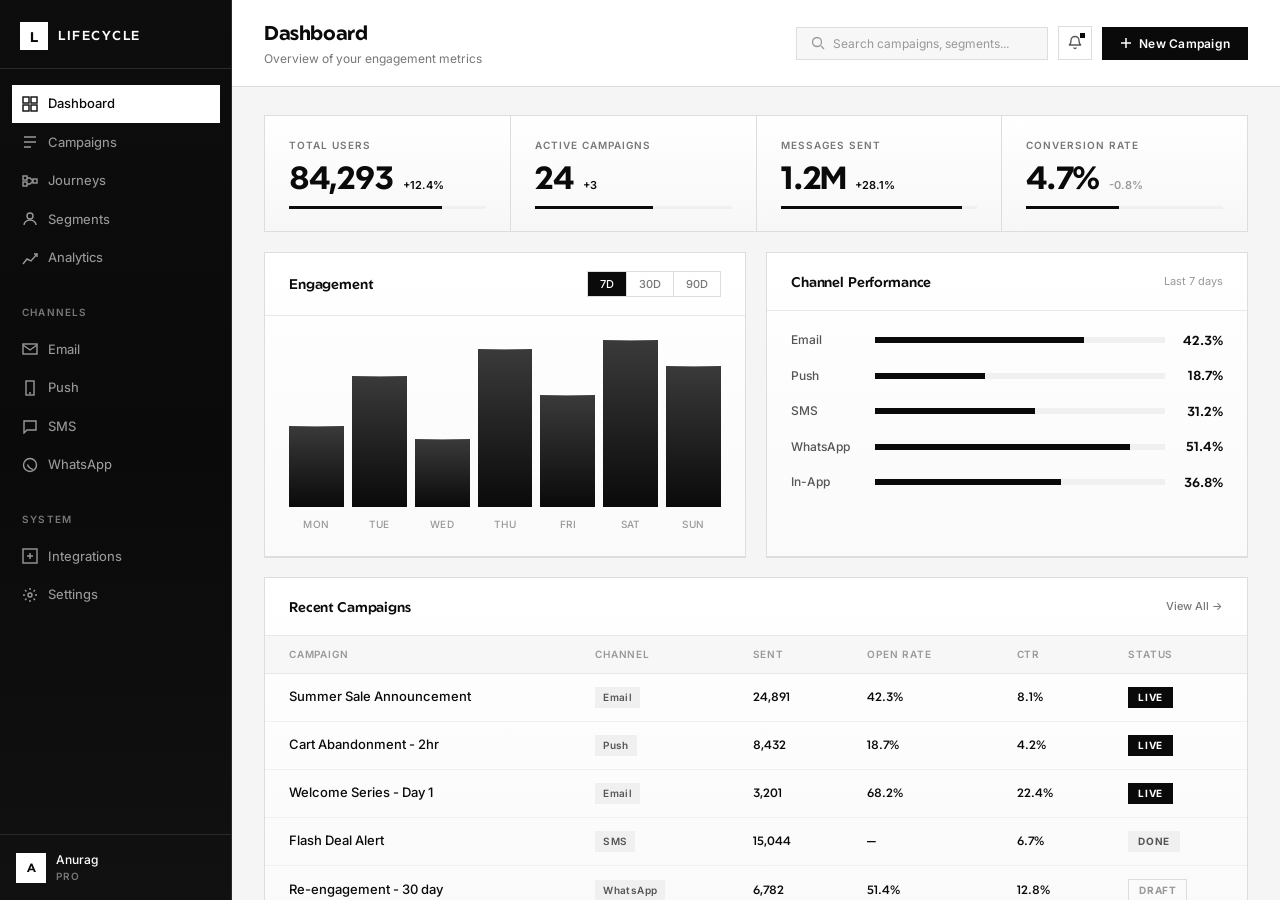
==== commit 95558652: "V2: Sharp metallic design, Geom font, zero border-radius" ====
--- a/index.html
+++ b/index.html
@@ -7,7 +7,7 @@
     <link rel="stylesheet" href="styles.css">
     <link rel="preconnect" href="https://fonts.googleapis.com">
     <link rel="preconnect" href="https://fonts.gstatic.com" crossorigin>
-    <link href="https://fonts.googleapis.com/css2?family=Inter:wght@300;400;450;500;600;700&display=swap" rel="stylesheet">
+    <link href="https://fonts.googleapis.com/css2?family=Geom:wght@100..900&family=Inter:wght@300;400;450;500;600;700&display=swap" rel="stylesheet">
 </head>
 <body>
     <div class="app">
@@ -15,101 +15,97 @@
         <aside class="sidebar">
             <div class="sidebar-header">
                 <div class="logo">
-                    <svg width="22" height="22" viewBox="0 0 22 22" fill="none">
-                        <circle cx="11" cy="11" r="9.5" stroke="currentColor" stroke-width="1.5"/>
-                        <path d="M7 11C7 8.8 8.8 7 11 7C13.2 7 15 8.8 15 11" stroke="currentColor" stroke-width="1.5" stroke-linecap="round"/>
-                        <circle cx="11" cy="13.5" r="1.5" fill="currentColor"/>
-                    </svg>
-                    <span>Lifecycle</span>
+                    <div class="logo-mark">L</div>
+                    <span>LIFECYCLE</span>
                 </div>
             </div>
 
             <nav class="sidebar-nav">
                 <div class="nav-section">
                     <a href="#" class="nav-item active" data-page="dashboard">
-                        <svg width="18" height="18" viewBox="0 0 18 18" fill="none">
-                            <rect x="2" y="2" width="6" height="6" rx="1.5" stroke="currentColor" stroke-width="1.3"/>
-                            <rect x="10" y="2" width="6" height="6" rx="1.5" stroke="currentColor" stroke-width="1.3"/>
-                            <rect x="2" y="10" width="6" height="6" rx="1.5" stroke="currentColor" stroke-width="1.3"/>
-                            <rect x="10" y="10" width="6" height="6" rx="1.5" stroke="currentColor" stroke-width="1.3"/>
+                        <svg width="16" height="16" viewBox="0 0 16 16" fill="none">
+                            <rect x="1" y="1" width="6" height="6" stroke="currentColor" stroke-width="1.4"/>
+                            <rect x="9" y="1" width="6" height="6" stroke="currentColor" stroke-width="1.4"/>
+                            <rect x="1" y="9" width="6" height="6" stroke="currentColor" stroke-width="1.4"/>
+                            <rect x="9" y="9" width="6" height="6" stroke="currentColor" stroke-width="1.4"/>
                         </svg>
                         <span>Dashboard</span>
                     </a>
                     <a href="#" class="nav-item" data-page="campaigns">
-                        <svg width="18" height="18" viewBox="0 0 18 18" fill="none">
-                            <path d="M3 4.5H15M3 9H15M3 13.5H10" stroke="currentColor" stroke-width="1.3" stroke-linecap="round"/>
+                        <svg width="16" height="16" viewBox="0 0 16 16" fill="none">
+                            <path d="M2 3H14M2 8H14M2 13H9" stroke="currentColor" stroke-width="1.4"/>
                         </svg>
                         <span>Campaigns</span>
                     </a>
                     <a href="#" class="nav-item" data-page="journeys">
-                        <svg width="18" height="18" viewBox="0 0 18 18" fill="none">
-                            <circle cx="4" cy="4" r="2" stroke="currentColor" stroke-width="1.3"/>
-                            <circle cx="14" cy="9" r="2" stroke="currentColor" stroke-width="1.3"/>
-                            <circle cx="4" cy="14" r="2" stroke="currentColor" stroke-width="1.3"/>
-                            <path d="M6 4H8L12 9L8 14H6" stroke="currentColor" stroke-width="1.3" stroke-linecap="round" stroke-linejoin="round"/>
+                        <svg width="16" height="16" viewBox="0 0 16 16" fill="none">
+                            <rect x="1" y="3" width="4" height="4" stroke="currentColor" stroke-width="1.4"/>
+                            <rect x="11" y="6" width="4" height="4" stroke="currentColor" stroke-width="1.4"/>
+                            <rect x="1" y="9" width="4" height="4" stroke="currentColor" stroke-width="1.4"/>
+                            <path d="M5 5H8L11 8M5 11H8L11 8" stroke="currentColor" stroke-width="1.4"/>
                         </svg>
                         <span>Journeys</span>
                     </a>
                     <a href="#" class="nav-item" data-page="segments">
-                        <svg width="18" height="18" viewBox="0 0 18 18" fill="none">
-                            <circle cx="9" cy="7" r="3" stroke="currentColor" stroke-width="1.3"/>
-                            <path d="M3 15C3 12.2 5.7 10 9 10C12.3 10 15 12.2 15 15" stroke="currentColor" stroke-width="1.3" stroke-linecap="round"/>
+                        <svg width="16" height="16" viewBox="0 0 16 16" fill="none">
+                            <circle cx="8" cy="5" r="3" stroke="currentColor" stroke-width="1.4"/>
+                            <path d="M2 14C2 11.2 4.7 9 8 9C11.3 9 14 11.2 14 14" stroke="currentColor" stroke-width="1.4"/>
                         </svg>
                         <span>Segments</span>
                     </a>
                     <a href="#" class="nav-item" data-page="analytics">
-                        <svg width="18" height="18" viewBox="0 0 18 18" fill="none">
-                            <path d="M2 15V10L6 7L10 9L16 3" stroke="currentColor" stroke-width="1.3" stroke-linecap="round" stroke-linejoin="round"/>
-                            <path d="M2 15H16" stroke="currentColor" stroke-width="1.3" stroke-linecap="round"/>
+                        <svg width="16" height="16" viewBox="0 0 16 16" fill="none">
+                            <path d="M1 14L5 9L9 11L15 4" stroke="currentColor" stroke-width="1.4"/>
+                            <path d="M12 4H15V7" stroke="currentColor" stroke-width="1.4"/>
                         </svg>
                         <span>Analytics</span>
                     </a>
                 </div>
 
                 <div class="nav-section">
-                    <span class="nav-label">Channels</span>
+                    <span class="nav-label">CHANNELS</span>
                     <a href="#" class="nav-item" data-page="email">
-                        <svg width="18" height="18" viewBox="0 0 18 18" fill="none">
-                            <rect x="2" y="4" width="14" height="10" rx="1.5" stroke="currentColor" stroke-width="1.3"/>
-                            <path d="M2 5.5L9 10L16 5.5" stroke="currentColor" stroke-width="1.3"/>
+                        <svg width="16" height="16" viewBox="0 0 16 16" fill="none">
+                            <rect x="1" y="3" width="14" height="10" stroke="currentColor" stroke-width="1.4"/>
+                            <path d="M1 4L8 9L15 4" stroke="currentColor" stroke-width="1.4"/>
                         </svg>
                         <span>Email</span>
                     </a>
                     <a href="#" class="nav-item" data-page="push">
-                        <svg width="18" height="18" viewBox="0 0 18 18" fill="none">
-                            <rect x="5" y="2" width="8" height="14" rx="2" stroke="currentColor" stroke-width="1.3"/>
-                            <path d="M7.5 14H10.5" stroke="currentColor" stroke-width="1.3" stroke-linecap="round"/>
+                        <svg width="16" height="16" viewBox="0 0 16 16" fill="none">
+                            <rect x="4" y="1" width="8" height="14" stroke="currentColor" stroke-width="1.4"/>
+                            <path d="M7 13H9" stroke="currentColor" stroke-width="1.4"/>
                         </svg>
                         <span>Push</span>
                     </a>
                     <a href="#" class="nav-item" data-page="sms">
-                        <svg width="18" height="18" viewBox="0 0 18 18" fill="none">
-                            <path d="M3 4C3 3.45 3.45 3 4 3H14C14.55 3 15 3.45 15 4V12C15 12.55 14.55 13 14 13H6L3 16V4Z" stroke="currentColor" stroke-width="1.3"/>
+                        <svg width="16" height="16" viewBox="0 0 16 16" fill="none">
+                            <path d="M2 3H14V12H5L2 15V3Z" stroke="currentColor" stroke-width="1.4"/>
                         </svg>
                         <span>SMS</span>
                     </a>
                     <a href="#" class="nav-item" data-page="whatsapp">
-                        <svg width="18" height="18" viewBox="0 0 18 18" fill="none">
-                            <circle cx="9" cy="9" r="7" stroke="currentColor" stroke-width="1.3"/>
-                            <path d="M6.5 8.5C6.5 8.5 7 10.5 9 12C11 13.5 12 13 12 13" stroke="currentColor" stroke-width="1.3" stroke-linecap="round"/>
+                        <svg width="16" height="16" viewBox="0 0 16 16" fill="none">
+                            <circle cx="8" cy="8" r="6.5" stroke="currentColor" stroke-width="1.4"/>
+                            <path d="M5.5 7.5C5.5 7.5 6 9.5 8 11C10 12.5 11 12 11 12" stroke="currentColor" stroke-width="1.4"/>
                         </svg>
                         <span>WhatsApp</span>
                     </a>
                 </div>
 
                 <div class="nav-section">
-                    <span class="nav-label">Settings</span>
+                    <span class="nav-label">SYSTEM</span>
                     <a href="#" class="nav-item" data-page="integrations">
-                        <svg width="18" height="18" viewBox="0 0 18 18" fill="none">
-                            <rect x="2" y="2" width="14" height="14" rx="2" stroke="currentColor" stroke-width="1.3"/>
-                            <path d="M6 9H12M9 6V12" stroke="currentColor" stroke-width="1.3" stroke-linecap="round"/>
+                        <svg width="16" height="16" viewBox="0 0 16 16" fill="none">
+                            <rect x="1" y="1" width="14" height="14" stroke="currentColor" stroke-width="1.4"/>
+                            <path d="M5 8H11M8 5V11" stroke="currentColor" stroke-width="1.4"/>
                         </svg>
                         <span>Integrations</span>
                     </a>
                     <a href="#" class="nav-item" data-page="settings">
-                        <svg width="18" height="18" viewBox="0 0 18 18" fill="none">
-                            <circle cx="9" cy="9" r="2.5" stroke="currentColor" stroke-width="1.3"/>
-                            <path d="M9 2V4M9 14V16M2 9H4M14 9H16M4 4L5.5 5.5M12.5 12.5L14 14M14 4L12.5 5.5M5.5 12.5L4 14" stroke="currentColor" stroke-width="1.3" stroke-linecap="round"/>
+                        <svg width="16" height="16" viewBox="0 0 16 16" fill="none">
+                            <circle cx="8" cy="8" r="2" stroke="currentColor" stroke-width="1.4"/>
+                            <path d="M8 1V3M8 13V15M1 8H3M13 8H15M3 3L4.5 4.5M11.5 11.5L13 13M13 3L11.5 4.5M4.5 11.5L3 13" stroke="currentColor" stroke-width="1.4"/>
                         </svg>
                         <span>Settings</span>
                     </a>
@@ -121,7 +117,7 @@
                     <div class="user-avatar">A</div>
                     <div class="user-details">
                         <span class="user-name">Anurag</span>
-                        <span class="user-plan">Pro Plan</span>
+                        <span class="user-plan">PRO</span>
                     </div>
                 </div>
             </div>
@@ -133,24 +129,26 @@
             <header class="topbar">
                 <div class="topbar-left">
                     <h1 class="page-title">Dashboard</h1>
+                    <span class="page-subtitle">Overview of your engagement metrics</span>
                 </div>
                 <div class="topbar-right">
                     <div class="search-box">
-                        <svg width="16" height="16" viewBox="0 0 16 16" fill="none">
-                            <circle cx="7" cy="7" r="5" stroke="currentColor" stroke-width="1.3"/>
-                            <path d="M11 11L14 14" stroke="currentColor" stroke-width="1.3" stroke-linecap="round"/>
-                        </svg>
-                        <input type="text" placeholder="Search..." />
-                    </div>
-                    <button class="topbar-btn">
-                        <svg width="18" height="18" viewBox="0 0 18 18" fill="none">
-                            <path d="M14 6C14 3.2 11.8 2 9 2C6.2 2 4 3.2 4 6C4 10 2 11 2 11H16C16 11 14 10 14 6Z" stroke="currentColor" stroke-width="1.3"/>
-                            <path d="M7.5 14C7.8 14.6 8.3 15 9 15C9.7 15 10.2 14.6 10.5 14" stroke="currentColor" stroke-width="1.3" stroke-linecap="round"/>
-                        </svg>
+                        <svg width="14" height="14" viewBox="0 0 14 14" fill="none">
+                            <circle cx="6" cy="6" r="4.5" stroke="currentColor" stroke-width="1.3"/>
+                            <path d="M10 10L13 13" stroke="currentColor" stroke-width="1.3"/>
+                        </svg>
+                        <input type="text" placeholder="Search campaigns, segments..." />
+                    </div>
+                    <button class="topbar-icon-btn">
+                        <svg width="16" height="16" viewBox="0 0 16 16" fill="none">
+                            <path d="M12 5.5C12 3 10.2 1.5 8 1.5C5.8 1.5 4 3 4 5.5C4 9 2 10 2 10H14C14 10 12 9 12 5.5Z" stroke="currentColor" stroke-width="1.3"/>
+                            <path d="M6.5 12.5C6.8 13 7.3 13.5 8 13.5C8.7 13.5 9.2 13 9.5 12.5" stroke="currentColor" stroke-width="1.3"/>
+                        </svg>
+                        <span class="notification-dot"></span>
                     </button>
                     <button class="btn-create">
-                        <svg width="14" height="14" viewBox="0 0 14 14" fill="none">
-                            <path d="M7 2V12M2 7H12" stroke="currentColor" stroke-width="1.5" stroke-linecap="round"/>
+                        <svg width="12" height="12" viewBox="0 0 12 12" fill="none">
+                            <path d="M6 1V11M1 6H11" stroke="currentColor" stroke-width="1.5"/>
                         </svg>
                         New Campaign
                     </button>
@@ -162,282 +160,295 @@
                 <!-- Stats Row -->
                 <div class="stats-grid">
                     <div class="stat-card">
-                        <div class="stat-header">
-                            <span class="stat-label">Total Users</span>
-                            <span class="stat-change positive">+12.4%</span>
-                        </div>
-                        <span class="stat-value">84,293</span>
-                        <div class="stat-sparkline">
-                            <svg viewBox="0 0 100 30" preserveAspectRatio="none">
-                                <polyline points="0,25 15,20 30,22 45,15 60,18 75,10 100,5" fill="none" stroke="currentColor" stroke-width="1.5"/>
-                            </svg>
+                        <span class="stat-label">TOTAL USERS</span>
+                        <div class="stat-row">
+                            <span class="stat-value">84,293</span>
+                            <span class="stat-change up">+12.4%</span>
+                        </div>
+                        <div class="stat-bar">
+                            <div class="stat-bar-fill" style="width: 78%"></div>
                         </div>
                     </div>
                     <div class="stat-card">
-                        <div class="stat-header">
-                            <span class="stat-label">Active Campaigns</span>
-                            <span class="stat-change positive">+3</span>
-                        </div>
-                        <span class="stat-value">24</span>
-                        <div class="stat-sparkline">
-                            <svg viewBox="0 0 100 30" preserveAspectRatio="none">
-                                <polyline points="0,20 15,15 30,18 45,12 60,14 75,8 100,10" fill="none" stroke="currentColor" stroke-width="1.5"/>
-                            </svg>
+                        <span class="stat-label">ACTIVE CAMPAIGNS</span>
+                        <div class="stat-row">
+                            <span class="stat-value">24</span>
+                            <span class="stat-change up">+3</span>
+                        </div>
+                        <div class="stat-bar">
+                            <div class="stat-bar-fill" style="width: 60%"></div>
                         </div>
                     </div>
                     <div class="stat-card">
-                        <div class="stat-header">
-                            <span class="stat-label">Messages Sent</span>
-                            <span class="stat-change positive">+28.1%</span>
-                        </div>
-                        <span class="stat-value">1.2M</span>
-                        <div class="stat-sparkline">
-                            <svg viewBox="0 0 100 30" preserveAspectRatio="none">
-                                <polyline points="0,28 15,22 30,25 45,18 60,12 75,15 100,5" fill="none" stroke="currentColor" stroke-width="1.5"/>
-                            </svg>
+                        <span class="stat-label">MESSAGES SENT</span>
+                        <div class="stat-row">
+                            <span class="stat-value">1.2M</span>
+                            <span class="stat-change up">+28.1%</span>
+                        </div>
+                        <div class="stat-bar">
+                            <div class="stat-bar-fill" style="width: 92%"></div>
                         </div>
                     </div>
                     <div class="stat-card">
-                        <div class="stat-header">
-                            <span class="stat-label">Conversion Rate</span>
-                            <span class="stat-change negative">-0.8%</span>
-                        </div>
-                        <span class="stat-value">4.7%</span>
-                        <div class="stat-sparkline">
-                            <svg viewBox="0 0 100 30" preserveAspectRatio="none">
-                                <polyline points="0,10 15,12 30,8 45,14 60,16 75,14 100,18" fill="none" stroke="currentColor" stroke-width="1.5"/>
-                            </svg>
+                        <span class="stat-label">CONVERSION RATE</span>
+                        <div class="stat-row">
+                            <span class="stat-value">4.7%</span>
+                            <span class="stat-change down">-0.8%</span>
+                        </div>
+                        <div class="stat-bar">
+                            <div class="stat-bar-fill" style="width: 47%"></div>
                         </div>
                     </div>
                 </div>
 
                 <!-- Main Grid -->
-                <div class="dashboard-grid">
-                    <!-- Engagement Chart -->
-                    <div class="card card-chart">
-                        <div class="card-header">
-                            <h3>Engagement Overview</h3>
-                            <div class="card-actions">
-                                <button class="tab-btn active">7D</button>
-                                <button class="tab-btn">30D</button>
-                                <button class="tab-btn">90D</button>
-                            </div>
-                        </div>
-                        <div class="chart-container">
-                            <div class="chart-y-axis">
-                                <span>50K</span>
-                                <span>40K</span>
-                                <span>30K</span>
-                                <span>20K</span>
-                                <span>10K</span>
-                                <span>0</span>
-                            </div>
-                            <div class="chart-area">
-                                <div class="chart-bars-group">
-                                    <div class="chart-bar-wrapper">
-                                        <div class="chart-bar-bg"></div>
-                                        <div class="chart-bar-fill" style="height: 45%"></div>
-                                        <span class="chart-bar-label">Mon</span>
-                                    </div>
-                                    <div class="chart-bar-wrapper">
-                                        <div class="chart-bar-bg"></div>
-                                        <div class="chart-bar-fill" style="height: 62%"></div>
-                                        <span class="chart-bar-label">Tue</span>
-                                    </div>
-                                    <div class="chart-bar-wrapper">
-                                        <div class="chart-bar-bg"></div>
-                                        <div class="chart-bar-fill" style="height: 38%"></div>
-                                        <span class="chart-bar-label">Wed</span>
-                                    </div>
-                                    <div class="chart-bar-wrapper">
-                                        <div class="chart-bar-bg"></div>
-                                        <div class="chart-bar-fill" style="height: 78%"></div>
-                                        <span class="chart-bar-label">Thu</span>
-                                    </div>
-                                    <div class="chart-bar-wrapper">
-                                        <div class="chart-bar-bg"></div>
-                                        <div class="chart-bar-fill" style="height: 55%"></div>
-                                        <span class="chart-bar-label">Fri</span>
-                                    </div>
-                                    <div class="chart-bar-wrapper">
-                                        <div class="chart-bar-bg"></div>
-                                        <div class="chart-bar-fill" style="height: 88%"></div>
-                                        <span class="chart-bar-label">Sat</span>
-                                    </div>
-                                    <div class="chart-bar-wrapper">
-                                        <div class="chart-bar-bg"></div>
-                                        <div class="chart-bar-fill" style="height: 70%"></div>
-                                        <span class="chart-bar-label">Sun</span>
-                                    </div>
-                                </div>
-                            </div>
-                        </div>
-                        <div class="chart-legend">
-                            <div class="legend-item">
-                                <span class="legend-dot"></span>
-                                <span>Messages Delivered</span>
-                            </div>
-                        </div>
-                    </div>
-
-                    <!-- Recent Campaigns -->
-                    <div class="card card-table">
-                        <div class="card-header">
-                            <h3>Recent Campaigns</h3>
-                            <a href="#" class="card-link">View All</a>
-                        </div>
-                        <div class="table-wrapper">
-                            <table>
-                                <thead>
-                                    <tr>
-                                        <th>Campaign</th>
-                                        <th>Channel</th>
-                                        <th>Sent</th>
-                                        <th>Open Rate</th>
-                                        <th>Status</th>
-                                    </tr>
-                                </thead>
-                                <tbody>
-                                    <tr>
-                                        <td class="cell-name">Summer Sale Announcement</td>
-                                        <td><span class="channel-badge">Email</span></td>
-                                        <td>24,891</td>
-                                        <td>42.3%</td>
-                                        <td><span class="status-badge status-active">Active</span></td>
-                                    </tr>
-                                    <tr>
-                                        <td class="cell-name">Cart Abandonment - 2hr</td>
-                                        <td><span class="channel-badge">Push</span></td>
-                                        <td>8,432</td>
-                                        <td>18.7%</td>
-                                        <td><span class="status-badge status-active">Active</span></td>
-                                    </tr>
-                                    <tr>
-                                        <td class="cell-name">Welcome Series - Day 1</td>
-                                        <td><span class="channel-badge">Email</span></td>
-                                        <td>3,201</td>
-                                        <td>68.2%</td>
-                                        <td><span class="status-badge status-active">Active</span></td>
-                                    </tr>
-                                    <tr>
-                                        <td class="cell-name">Flash Deal Alert</td>
-                                        <td><span class="channel-badge">SMS</span></td>
-                                        <td>15,044</td>
-                                        <td>—</td>
-                                        <td><span class="status-badge status-completed">Completed</span></td>
-                                    </tr>
-                                    <tr>
-                                        <td class="cell-name">Re-engagement - 30 day</td>
-                                        <td><span class="channel-badge">WhatsApp</span></td>
-                                        <td>6,782</td>
-                                        <td>51.4%</td>
-                                        <td><span class="status-badge status-draft">Draft</span></td>
-                                    </tr>
-                                </tbody>
-                            </table>
-                        </div>
-                    </div>
-                </div>
-
-                <!-- Bottom Row -->
-                <div class="dashboard-bottom">
+                <div class="grid-2col">
+                    <!-- Chart -->
+                    <div class="card">
+                        <div class="card-head">
+                            <h3>Engagement</h3>
+                            <div class="toggle-group">
+                                <button class="toggle-btn active">7D</button>
+                                <button class="toggle-btn">30D</button>
+                                <button class="toggle-btn">90D</button>
+                            </div>
+                        </div>
+                        <div class="chart-body">
+                            <div class="chart-grid">
+                                <div class="chart-col">
+                                    <div class="bar" style="height: 42%"></div>
+                                    <span>Mon</span>
+                                </div>
+                                <div class="chart-col">
+                                    <div class="bar" style="height: 68%"></div>
+                                    <span>Tue</span>
+                                </div>
+                                <div class="chart-col">
+                                    <div class="bar" style="height: 35%"></div>
+                                    <span>Wed</span>
+                                </div>
+                                <div class="chart-col">
+                                    <div class="bar" style="height: 82%"></div>
+                                    <span>Thu</span>
+                                </div>
+                                <div class="chart-col">
+                                    <div class="bar" style="height: 58%"></div>
+                                    <span>Fri</span>
+                                </div>
+                                <div class="chart-col">
+                                    <div class="bar" style="height: 91%"></div>
+                                    <span>Sat</span>
+                                </div>
+                                <div class="chart-col">
+                                    <div class="bar" style="height: 73%"></div>
+                                    <span>Sun</span>
+                                </div>
+                            </div>
+                        </div>
+                    </div>
+
+                    <!-- Channel Split -->
+                    <div class="card">
+                        <div class="card-head">
+                            <h3>Channel Performance</h3>
+                            <span class="card-period">Last 7 days</span>
+                        </div>
+                        <div class="channel-list">
+                            <div class="channel-row">
+                                <span class="channel-name">Email</span>
+                                <div class="channel-bar-wrap">
+                                    <div class="channel-bar" style="width: 72%"></div>
+                                </div>
+                                <span class="channel-val">42.3%</span>
+                            </div>
+                            <div class="channel-row">
+                                <span class="channel-name">Push</span>
+                                <div class="channel-bar-wrap">
+                                    <div class="channel-bar" style="width: 38%"></div>
+                                </div>
+                                <span class="channel-val">18.7%</span>
+                            </div>
+                            <div class="channel-row">
+                                <span class="channel-name">SMS</span>
+                                <div class="channel-bar-wrap">
+                                    <div class="channel-bar" style="width: 55%"></div>
+                                </div>
+                                <span class="channel-val">31.2%</span>
+                            </div>
+                            <div class="channel-row">
+                                <span class="channel-name">WhatsApp</span>
+                                <div class="channel-bar-wrap">
+                                    <div class="channel-bar" style="width: 88%"></div>
+                                </div>
+                                <span class="channel-val">51.4%</span>
+                            </div>
+                            <div class="channel-row">
+                                <span class="channel-name">In-App</span>
+                                <div class="channel-bar-wrap">
+                                    <div class="channel-bar" style="width: 64%"></div>
+                                </div>
+                                <span class="channel-val">36.8%</span>
+                            </div>
+                        </div>
+                    </div>
+                </div>
+
+                <!-- Campaigns Table -->
+                <div class="card">
+                    <div class="card-head">
+                        <h3>Recent Campaigns</h3>
+                        <a href="#" class="card-action">View All →</a>
+                    </div>
+                    <div class="table-wrap">
+                        <table>
+                            <thead>
+                                <tr>
+                                    <th>CAMPAIGN</th>
+                                    <th>CHANNEL</th>
+                                    <th>SENT</th>
+                                    <th>OPEN RATE</th>
+                                    <th>CTR</th>
+                                    <th>STATUS</th>
+                                </tr>
+                            </thead>
+                            <tbody>
+                                <tr>
+                                    <td class="td-name">Summer Sale Announcement</td>
+                                    <td><span class="badge">Email</span></td>
+                                    <td class="td-num">24,891</td>
+                                    <td class="td-num">42.3%</td>
+                                    <td class="td-num">8.1%</td>
+                                    <td><span class="status live">LIVE</span></td>
+                                </tr>
+                                <tr>
+                                    <td class="td-name">Cart Abandonment - 2hr</td>
+                                    <td><span class="badge">Push</span></td>
+                                    <td class="td-num">8,432</td>
+                                    <td class="td-num">18.7%</td>
+                                    <td class="td-num">4.2%</td>
+                                    <td><span class="status live">LIVE</span></td>
+                                </tr>
+                                <tr>
+                                    <td class="td-name">Welcome Series - Day 1</td>
+                                    <td><span class="badge">Email</span></td>
+                                    <td class="td-num">3,201</td>
+                                    <td class="td-num">68.2%</td>
+                                    <td class="td-num">22.4%</td>
+                                    <td><span class="status live">LIVE</span></td>
+                                </tr>
+                                <tr>
+                                    <td class="td-name">Flash Deal Alert</td>
+                                    <td><span class="badge">SMS</span></td>
+                                    <td class="td-num">15,044</td>
+                                    <td class="td-num">—</td>
+                                    <td class="td-num">6.7%</td>
+                                    <td><span class="status done">DONE</span></td>
+                                </tr>
+                                <tr>
+                                    <td class="td-name">Re-engagement - 30 day</td>
+                                    <td><span class="badge">WhatsApp</span></td>
+                                    <td class="td-num">6,782</td>
+                                    <td class="td-num">51.4%</td>
+                                    <td class="td-num">12.8%</td>
+                                    <td><span class="status draft">DRAFT</span></td>
+                                </tr>
+                            </tbody>
+                        </table>
+                    </div>
+                </div>
+
+                <!-- Bottom Grid -->
+                <div class="grid-2col">
                     <!-- Active Journeys -->
-                    <div class="card card-journeys">
-                        <div class="card-header">
+                    <div class="card">
+                        <div class="card-head">
                             <h3>Active Journeys</h3>
-                            <a href="#" class="card-link">Manage</a>
+                            <a href="#" class="card-action">Manage →</a>
                         </div>
                         <div class="journey-list">
-                            <div class="journey-item">
+                            <div class="journey-row">
                                 <div class="journey-info">
                                     <span class="journey-name">Onboarding Flow</span>
-                                    <span class="journey-meta">5 steps · 12,340 users active</span>
-                                </div>
-                                <div class="journey-progress">
-                                    <div class="progress-bar">
-                                        <div class="progress-fill" style="width: 72%"></div>
-                                    </div>
-                                    <span class="progress-label">72%</span>
-                                </div>
-                            </div>
-                            <div class="journey-item">
+                                    <span class="journey-meta">5 steps · 12,340 users</span>
+                                </div>
+                                <div class="journey-bar-wrap">
+                                    <div class="journey-bar" style="width: 72%"></div>
+                                </div>
+                                <span class="journey-pct">72%</span>
+                            </div>
+                            <div class="journey-row">
                                 <div class="journey-info">
                                     <span class="journey-name">Post-Purchase Nurture</span>
-                                    <span class="journey-meta">8 steps · 5,891 users active</span>
-                                </div>
-                                <div class="journey-progress">
-                                    <div class="progress-bar">
-                                        <div class="progress-fill" style="width: 45%"></div>
-                                    </div>
-                                    <span class="progress-label">45%</span>
-                                </div>
-                            </div>
-                            <div class="journey-item">
+                                    <span class="journey-meta">8 steps · 5,891 users</span>
+                                </div>
+                                <div class="journey-bar-wrap">
+                                    <div class="journey-bar" style="width: 45%"></div>
+                                </div>
+                                <span class="journey-pct">45%</span>
+                            </div>
+                            <div class="journey-row">
                                 <div class="journey-info">
                                     <span class="journey-name">Win-back Campaign</span>
-                                    <span class="journey-meta">3 steps · 2,104 users active</span>
-                                </div>
-                                <div class="journey-progress">
-                                    <div class="progress-bar">
-                                        <div class="progress-fill" style="width: 28%"></div>
-                                    </div>
-                                    <span class="progress-label">28%</span>
-                                </div>
-                            </div>
-                            <div class="journey-item">
+                                    <span class="journey-meta">3 steps · 2,104 users</span>
+                                </div>
+                                <div class="journey-bar-wrap">
+                                    <div class="journey-bar" style="width: 28%"></div>
+                                </div>
+                                <span class="journey-pct">28%</span>
+                            </div>
+                            <div class="journey-row">
                                 <div class="journey-info">
                                     <span class="journey-name">Loyalty Tier Upgrade</span>
-                                    <span class="journey-meta">4 steps · 890 users active</span>
-                                </div>
-                                <div class="journey-progress">
-                                    <div class="progress-bar">
-                                        <div class="progress-fill" style="width: 91%"></div>
-                                    </div>
-                                    <span class="progress-label">91%</span>
-                                </div>
-                            </div>
-                        </div>
-                    </div>
-
-                    <!-- Recent Activity -->
-                    <div class="card card-activity">
-                        <div class="card-header">
+                                    <span class="journey-meta">4 steps · 890 users</span>
+                                </div>
+                                <div class="journey-bar-wrap">
+                                    <div class="journey-bar" style="width: 91%"></div>
+                                </div>
+                                <span class="journey-pct">91%</span>
+                            </div>
+                        </div>
+                    </div>
+
+                    <!-- Activity Feed -->
+                    <div class="card">
+                        <div class="card-head">
                             <h3>Activity</h3>
-                        </div>
-                        <div class="activity-list">
-                            <div class="activity-item">
-                                <div class="activity-dot"></div>
-                                <div class="activity-content">
-                                    <span class="activity-text"><strong>Summer Sale</strong> campaign went live</span>
-                                    <span class="activity-time">2 min ago</span>
-                                </div>
-                            </div>
-                            <div class="activity-item">
-                                <div class="activity-dot"></div>
-                                <div class="activity-content">
-                                    <span class="activity-text">New segment <strong>High-Value Churning</strong> created</span>
-                                    <span class="activity-time">18 min ago</span>
-                                </div>
-                            </div>
-                            <div class="activity-item">
-                                <div class="activity-dot"></div>
-                                <div class="activity-content">
-                                    <span class="activity-text"><strong>Welcome Series</strong> hit 68% open rate</span>
-                                    <span class="activity-time">1 hr ago</span>
-                                </div>
-                            </div>
-                            <div class="activity-item">
-                                <div class="activity-dot"></div>
-                                <div class="activity-content">
-                                    <span class="activity-text">Shopify integration synced <strong>1,204</strong> new users</span>
-                                    <span class="activity-time">3 hr ago</span>
-                                </div>
-                            </div>
-                            <div class="activity-item">
-                                <div class="activity-dot"></div>
-                                <div class="activity-content">
-                                    <span class="activity-text"><strong>Flash Deal</strong> campaign completed</span>
-                                    <span class="activity-time">5 hr ago</span>
+                            <span class="card-period">Today</span>
+                        </div>
+                        <div class="feed">
+                            <div class="feed-item">
+                                <div class="feed-dot"></div>
+                                <div class="feed-body">
+                                    <p><strong>Summer Sale</strong> campaign went live</p>
+                                    <span>2 min ago</span>
+                                </div>
+                            </div>
+                            <div class="feed-item">
+                                <div class="feed-dot"></div>
+                                <div class="feed-body">
+                                    <p>Segment <strong>High-Value Churning</strong> created</p>
+                                    <span>18 min ago</span>
+                                </div>
+                            </div>
+                            <div class="feed-item">
+                                <div class="feed-dot"></div>
+                                <div class="feed-body">
+                                    <p><strong>Welcome Series</strong> hit 68% open rate</p>
+                                    <span>1 hr ago</span>
+                                </div>
+                            </div>
+                            <div class="feed-item">
+                                <div class="feed-dot"></div>
+                                <div class="feed-body">
+                                    <p>Shopify synced <strong>1,204</strong> new users</p>
+                                    <span>3 hr ago</span>
+                                </div>
+                            </div>
+                            <div class="feed-item">
+                                <div class="feed-dot"></div>
+                                <div class="feed-body">
+                                    <p><strong>Flash Deal</strong> completed — 6.7% CTR</p>
+                                    <span>5 hr ago</span>
                                 </div>
                             </div>
                         </div>
--- a/styles.css
+++ b/styles.css
@@ -5,22 +5,24 @@
 }
 
 :root {
-    --bg: #ffffff;
-    --bg-secondary: #f7f7f8;
-    --bg-tertiary: #f0f0f1;
-    --border: #e5e5e6;
-    --border-light: #efefef;
-    --text: #111111;
-    --text-secondary: #6b6b6b;
-    --text-tertiary: #999999;
-    --black: #111111;
+    --bg: #f5f5f5;
+    --surface: #ffffff;
+    --black: #0a0a0a;
+    --grey-900: #1a1a1a;
+    --grey-800: #2a2a2a;
+    --grey-700: #3a3a3a;
+    --grey-600: #555555;
+    --grey-500: #777777;
+    --grey-400: #999999;
+    --grey-300: #bbbbbb;
+    --grey-200: #dddddd;
+    --grey-150: #e8e8e8;
+    --grey-100: #f0f0f0;
+    --grey-50: #f7f7f7;
     --white: #ffffff;
-    --radius: 8px;
-    --radius-sm: 5px;
-    --radius-lg: 12px;
-    --font: 'Inter', -apple-system, BlinkMacSystemFont, sans-serif;
-    --transition: 0.15s ease;
-    --sidebar-width: 240px;
+    --font-display: 'Geom', sans-serif;
+    --font-body: 'Inter', -apple-system, BlinkMacSystemFont, sans-serif;
+    --sidebar-w: 232px;
 }
 
 html {
@@ -29,30 +31,16 @@
 }
 
 body {
-    font-family: var(--font);
-    background: var(--bg-secondary);
-    color: var(--text);
+    font-family: var(--font-body);
+    background: var(--bg);
+    color: var(--black);
     font-size: 13px;
     line-height: 1.5;
 }
 
-a {
-    text-decoration: none;
-    color: inherit;
-}
-
-button {
-    border: none;
-    background: none;
-    cursor: pointer;
-    font-family: inherit;
-    font-size: inherit;
-}
-
-table {
-    width: 100%;
-    border-collapse: collapse;
-}
+a { text-decoration: none; color: inherit; }
+button { border: none; background: none; cursor: pointer; font-family: inherit; }
+table { width: 100%; border-collapse: collapse; }
 
 /* ===== LAYOUT ===== */
 .app {
@@ -63,9 +51,9 @@
 
 /* ===== SIDEBAR ===== */
 .sidebar {
-    width: var(--sidebar-width);
-    background: var(--white);
-    border-right: 1px solid var(--border);
+    width: var(--sidebar-w);
+    background: var(--black);
+    color: var(--white);
     display: flex;
     flex-direction: column;
     flex-shrink: 0;
@@ -73,72 +61,86 @@
 }
 
 .sidebar-header {
-    padding: 20px 20px 16px;
-    border-bottom: 1px solid var(--border);
+    padding: 22px 20px 18px;
+    border-bottom: 1px solid var(--grey-800);
 }
 
 .logo {
     display: flex;
     align-items: center;
-    gap: 9px;
-    font-weight: 600;
-    font-size: 15px;
-    color: var(--text);
+    gap: 10px;
+}
+
+.logo-mark {
+    width: 28px;
+    height: 28px;
+    background: var(--white);
+    color: var(--black);
+    display: flex;
+    align-items: center;
+    justify-content: center;
+    font-family: var(--font-display);
+    font-weight: 700;
+    font-size: 14px;
+}
+
+.logo span {
+    font-family: var(--font-display);
+    font-size: 13px;
+    font-weight: 600;
+    letter-spacing: 0.12em;
 }
 
 .sidebar-nav {
     flex: 1;
-    padding: 12px 10px;
-    display: flex;
-    flex-direction: column;
-    gap: 20px;
+    padding: 16px 12px;
+    display: flex;
+    flex-direction: column;
+    gap: 24px;
 }
 
 .nav-section {
     display: flex;
     flex-direction: column;
-    gap: 2px;
+    gap: 1px;
 }
 
 .nav-label {
-    font-size: 11px;
-    font-weight: 500;
-    text-transform: uppercase;
-    letter-spacing: 0.06em;
-    color: var(--text-tertiary);
-    padding: 4px 12px 8px;
+    font-size: 10px;
+    font-weight: 600;
+    letter-spacing: 0.12em;
+    color: var(--grey-500);
+    padding: 4px 10px 10px;
 }
 
 .nav-item {
     display: flex;
     align-items: center;
     gap: 10px;
-    padding: 8px 12px;
-    border-radius: var(--radius);
-    color: var(--text-secondary);
+    padding: 9px 10px;
+    color: var(--grey-400);
     font-size: 13px;
     font-weight: 450;
-    transition: var(--transition);
+    transition: all 0.1s ease;
 }
 
 .nav-item:hover {
-    background: var(--bg-secondary);
-    color: var(--text);
+    color: var(--white);
+    background: var(--grey-800);
 }
 
 .nav-item.active {
-    background: var(--black);
-    color: var(--white);
-}
-
-.nav-item svg {
-    flex-shrink: 0;
-}
+    color: var(--black);
+    background: var(--white);
+    font-weight: 500;
+}
+
+.nav-item svg { flex-shrink: 0; }
 
 /* Sidebar Footer */
 .sidebar-footer {
-    padding: 16px 16px;
-    border-top: 1px solid var(--border);
+    padding: 16px;
+    border-top: 1px solid var(--grey-800);
 }
 
 .user-info {
@@ -148,31 +150,34 @@
 }
 
 .user-avatar {
-    width: 32px;
-    height: 32px;
-    border-radius: 50%;
-    background: var(--black);
+    width: 30px;
+    height: 30px;
+    background: var(--white);
+    color: var(--black);
+    display: flex;
+    align-items: center;
+    justify-content: center;
+    font-size: 12px;
+    font-weight: 700;
+    font-family: var(--font-display);
+}
+
+.user-details {
+    display: flex;
+    flex-direction: column;
+}
+
+.user-name {
+    font-size: 12px;
+    font-weight: 500;
     color: var(--white);
-    display: flex;
-    align-items: center;
-    justify-content: center;
-    font-size: 12px;
-    font-weight: 600;
-}
-
-.user-details {
-    display: flex;
-    flex-direction: column;
-}
-
-.user-name {
-    font-size: 13px;
-    font-weight: 500;
 }
 
 .user-plan {
-    font-size: 11px;
-    color: var(--text-tertiary);
+    font-size: 10px;
+    font-weight: 600;
+    letter-spacing: 0.08em;
+    color: var(--grey-500);
 }
 
 /* ===== MAIN ===== */
@@ -188,33 +193,44 @@
     display: flex;
     align-items: center;
     justify-content: space-between;
-    padding: 16px 32px;
+    padding: 18px 32px;
     background: var(--white);
-    border-bottom: 1px solid var(--border);
+    border-bottom: 1px solid var(--grey-200);
     flex-shrink: 0;
 }
 
+.topbar-left {
+    display: flex;
+    flex-direction: column;
+    gap: 2px;
+}
+
 .page-title {
-    font-size: 18px;
-    font-weight: 600;
+    font-family: var(--font-display);
+    font-size: 20px;
+    font-weight: 700;
     letter-spacing: -0.02em;
 }
 
+.page-subtitle {
+    font-size: 12px;
+    color: var(--grey-500);
+}
+
 .topbar-right {
     display: flex;
     align-items: center;
-    gap: 12px;
+    gap: 10px;
 }
 
 .search-box {
     display: flex;
     align-items: center;
     gap: 8px;
-    padding: 7px 14px;
-    background: var(--bg-secondary);
-    border: 1px solid var(--border);
-    border-radius: var(--radius);
-    color: var(--text-tertiary);
+    padding: 8px 14px;
+    background: var(--grey-50);
+    border: 1px solid var(--grey-200);
+    color: var(--grey-400);
 }
 
 .search-box input {
@@ -222,46 +238,56 @@
     background: none;
     outline: none;
     font-family: inherit;
-    font-size: 13px;
-    width: 160px;
-    color: var(--text);
+    font-size: 12px;
+    width: 200px;
+    color: var(--black);
 }
 
 .search-box input::placeholder {
-    color: var(--text-tertiary);
-}
-
-.topbar-btn {
+    color: var(--grey-400);
+}
+
+.topbar-icon-btn {
     width: 34px;
     height: 34px;
     display: flex;
     align-items: center;
     justify-content: center;
-    border-radius: var(--radius);
-    color: var(--text-secondary);
-    transition: var(--transition);
-}
-
-.topbar-btn:hover {
-    background: var(--bg-secondary);
-    color: var(--text);
+    border: 1px solid var(--grey-200);
+    color: var(--grey-600);
+    position: relative;
+    transition: all 0.1s ease;
+}
+
+.topbar-icon-btn:hover {
+    background: var(--grey-50);
+    color: var(--black);
+}
+
+.notification-dot {
+    position: absolute;
+    top: 6px;
+    right: 6px;
+    width: 5px;
+    height: 5px;
+    background: var(--black);
 }
 
 .btn-create {
     display: flex;
     align-items: center;
-    gap: 6px;
-    padding: 8px 16px;
+    gap: 7px;
+    padding: 9px 18px;
     background: var(--black);
     color: var(--white);
-    border-radius: var(--radius);
-    font-size: 13px;
-    font-weight: 500;
-    transition: var(--transition);
+    font-size: 12px;
+    font-weight: 600;
+    letter-spacing: 0.02em;
+    transition: all 0.1s ease;
 }
 
 .btn-create:hover {
-    background: #333;
+    background: var(--grey-700);
 }
 
 /* ===== CONTENT ===== */
@@ -269,319 +295,320 @@
     padding: 28px 32px;
     display: flex;
     flex-direction: column;
-    gap: 24px;
-}
-
-/* ===== STATS GRID ===== */
+    gap: 20px;
+}
+
+/* ===== STATS ===== */
 .stats-grid {
     display: grid;
     grid-template-columns: repeat(4, 1fr);
-    gap: 16px;
+    gap: 1px;
+    background: var(--grey-200);
+    border: 1px solid var(--grey-200);
 }
 
 .stat-card {
     background: var(--white);
-    border: 1px solid var(--border);
-    border-radius: var(--radius-lg);
-    padding: 20px;
-    display: flex;
-    flex-direction: column;
-    gap: 6px;
-}
-
-.stat-header {
-    display: flex;
-    justify-content: space-between;
-    align-items: center;
+    padding: 22px 24px;
+    display: flex;
+    flex-direction: column;
+    gap: 8px;
 }
 
 .stat-label {
-    font-size: 12px;
-    color: var(--text-secondary);
-    font-weight: 450;
+    font-size: 10px;
+    font-weight: 600;
+    letter-spacing: 0.1em;
+    color: var(--grey-500);
+}
+
+.stat-row {
+    display: flex;
+    align-items: baseline;
+    gap: 10px;
+}
+
+.stat-value {
+    font-family: var(--font-display);
+    font-size: 32px;
+    font-weight: 700;
+    letter-spacing: -0.03em;
+    line-height: 1;
 }
 
 .stat-change {
     font-size: 11px;
-    font-weight: 500;
-    padding: 2px 6px;
-    border-radius: 4px;
-}
-
-.stat-change.positive {
-    background: var(--bg-tertiary);
-    color: var(--text);
-}
-
-.stat-change.negative {
-    background: var(--bg-tertiary);
-    color: var(--text-secondary);
-}
-
-.stat-value {
-    font-size: 28px;
-    font-weight: 700;
-    letter-spacing: -0.03em;
-    line-height: 1.2;
-}
-
-.stat-sparkline {
-    height: 24px;
+    font-weight: 600;
+}
+
+.stat-change.up { color: var(--black); }
+.stat-change.down { color: var(--grey-400); }
+
+.stat-bar {
+    height: 3px;
+    background: var(--grey-100);
     margin-top: 4px;
-    color: var(--text-tertiary);
-}
-
-.stat-sparkline svg {
-    width: 100%;
+}
+
+.stat-bar-fill {
     height: 100%;
+    background: var(--black);
 }
 
 /* ===== CARDS ===== */
 .card {
     background: var(--white);
-    border: 1px solid var(--border);
-    border-radius: var(--radius-lg);
+    border: 1px solid var(--grey-200);
     overflow: hidden;
 }
 
-.card-header {
+.card-head {
     display: flex;
     align-items: center;
     justify-content: space-between;
-    padding: 18px 22px;
-    border-bottom: 1px solid var(--border-light);
-}
-
-.card-header h3 {
+    padding: 18px 24px;
+    border-bottom: 1px solid var(--grey-150);
+}
+
+.card-head h3 {
+    font-family: var(--font-display);
     font-size: 14px;
     font-weight: 600;
     letter-spacing: -0.01em;
 }
 
-.card-link {
-    font-size: 12px;
-    color: var(--text-tertiary);
-    font-weight: 450;
-    transition: var(--transition);
-}
-
-.card-link:hover {
-    color: var(--text);
-}
-
-.card-actions {
-    display: flex;
-    gap: 2px;
-    background: var(--bg-secondary);
-    border-radius: var(--radius-sm);
-    padding: 2px;
-}
-
-.tab-btn {
-    padding: 4px 10px;
-    border-radius: 4px;
+.card-action {
     font-size: 11px;
     font-weight: 500;
-    color: var(--text-secondary);
-    transition: var(--transition);
-}
-
-.tab-btn.active {
-    background: var(--white);
-    color: var(--text);
-    box-shadow: 0 1px 2px rgba(0,0,0,0.06);
-}
-
-.tab-btn:hover:not(.active) {
-    color: var(--text);
-}
-
-/* ===== DASHBOARD GRID ===== */
-.dashboard-grid {
+    color: var(--grey-500);
+    transition: color 0.1s;
+}
+
+.card-action:hover { color: var(--black); }
+
+.card-period {
+    font-size: 11px;
+    color: var(--grey-400);
+}
+
+/* Toggle Buttons */
+.toggle-group {
+    display: flex;
+    border: 1px solid var(--grey-200);
+}
+
+.toggle-btn {
+    padding: 5px 12px;
+    font-size: 11px;
+    font-weight: 500;
+    color: var(--grey-500);
+    border-right: 1px solid var(--grey-200);
+    transition: all 0.1s;
+}
+
+.toggle-btn:last-child { border-right: none; }
+
+.toggle-btn.active {
+    background: var(--black);
+    color: var(--white);
+}
+
+.toggle-btn:hover:not(.active) {
+    background: var(--grey-50);
+    color: var(--black);
+}
+
+/* ===== GRID ===== */
+.grid-2col {
     display: grid;
     grid-template-columns: 1fr 1fr;
+    gap: 20px;
+}
+
+/* ===== CHART ===== */
+.chart-body {
+    padding: 24px;
+    height: 240px;
+}
+
+.chart-grid {
+    display: flex;
+    align-items: flex-end;
+    gap: 8px;
+    height: 100%;
+}
+
+.chart-col {
+    flex: 1;
+    display: flex;
+    flex-direction: column;
+    align-items: center;
+    height: 100%;
+    justify-content: flex-end;
+    gap: 10px;
+}
+
+.chart-col .bar {
+    width: 100%;
+    background: var(--black);
+    transition: height 0.4s cubic-bezier(0.4, 0, 0.2, 1);
+    position: relative;
+}
+
+.chart-col .bar::after {
+    content: '';
+    position: absolute;
+    top: 0;
+    left: 0;
+    right: 0;
+    height: 1px;
+    background: linear-gradient(90deg, transparent, rgba(255,255,255,0.4), transparent);
+}
+
+.chart-col span {
+    font-size: 10px;
+    color: var(--grey-400);
+    font-weight: 500;
+    text-transform: uppercase;
+    letter-spacing: 0.04em;
+}
+
+/* ===== CHANNEL LIST ===== */
+.channel-list {
+    padding: 20px 24px;
+    display: flex;
+    flex-direction: column;
     gap: 16px;
 }
 
-/* ===== CHART ===== */
-.chart-container {
-    padding: 20px 22px;
-    display: flex;
-    gap: 12px;
-    height: 220px;
-}
-
-.chart-y-axis {
-    display: flex;
-    flex-direction: column;
-    justify-content: space-between;
-    font-size: 10px;
-    color: var(--text-tertiary);
-    padding: 4px 0;
-}
-
-.chart-area {
+.channel-row {
+    display: flex;
+    align-items: center;
+    gap: 14px;
+}
+
+.channel-name {
+    width: 70px;
+    font-size: 12px;
+    font-weight: 500;
+    color: var(--grey-600);
+}
+
+.channel-bar-wrap {
     flex: 1;
-}
-
-.chart-bars-group {
-    display: flex;
-    align-items: flex-end;
-    gap: 10px;
+    height: 6px;
+    background: var(--grey-100);
+}
+
+.channel-bar {
     height: 100%;
-    padding-bottom: 20px;
-}
-
-.chart-bar-wrapper {
-    flex: 1;
-    display: flex;
-    flex-direction: column;
-    align-items: center;
-    height: 100%;
-    position: relative;
-}
-
-.chart-bar-bg {
-    position: absolute;
-    bottom: 20px;
-    width: 100%;
-    height: calc(100% - 20px);
-    background: var(--bg-secondary);
-    border-radius: 4px;
-}
-
-.chart-bar-fill {
-    position: absolute;
-    bottom: 20px;
-    width: 100%;
-    background: var(--black);
-    border-radius: 4px;
-    transition: height 0.4s ease;
-}
-
-.chart-bar-label {
-    position: absolute;
-    bottom: 0;
-    font-size: 10px;
-    color: var(--text-tertiary);
-}
-
-.chart-legend {
-    padding: 0 22px 16px;
-    display: flex;
-    gap: 16px;
-}
-
-.legend-item {
-    display: flex;
-    align-items: center;
-    gap: 6px;
-    font-size: 11px;
-    color: var(--text-secondary);
-}
-
-.legend-dot {
-    width: 8px;
-    height: 8px;
-    border-radius: 2px;
-    background: var(--black);
+    background: var(--black);
+    transition: width 0.6s cubic-bezier(0.4, 0, 0.2, 1);
+}
+
+.channel-val {
+    font-family: var(--font-display);
+    font-size: 13px;
+    font-weight: 600;
+    width: 44px;
+    text-align: right;
 }
 
 /* ===== TABLE ===== */
-.table-wrapper {
+.table-wrap {
     overflow-x: auto;
 }
 
 table thead th {
     text-align: left;
-    padding: 10px 22px;
-    font-size: 11px;
-    font-weight: 500;
-    color: var(--text-tertiary);
-    text-transform: uppercase;
+    padding: 11px 24px;
+    font-size: 10px;
+    font-weight: 600;
+    color: var(--grey-400);
+    letter-spacing: 0.08em;
+    border-bottom: 1px solid var(--grey-150);
+    background: var(--grey-50);
+}
+
+table tbody td {
+    padding: 13px 24px;
+    font-size: 13px;
+    border-bottom: 1px solid var(--grey-100);
+}
+
+table tbody tr:last-child td { border-bottom: none; }
+
+table tbody tr {
+    transition: background 0.1s;
+}
+
+table tbody tr:hover {
+    background: var(--grey-50);
+}
+
+.td-name {
+    font-weight: 500;
+}
+
+.td-num {
+    font-family: var(--font-display);
+    font-weight: 500;
+    font-size: 12px;
+}
+
+.badge {
+    display: inline-block;
+    padding: 3px 8px;
+    background: var(--grey-100);
+    font-size: 10px;
+    font-weight: 600;
     letter-spacing: 0.04em;
-    border-bottom: 1px solid var(--border-light);
-}
-
-table tbody td {
-    padding: 12px 22px;
-    font-size: 13px;
-    border-bottom: 1px solid var(--border-light);
-}
-
-table tbody tr:last-child td {
-    border-bottom: none;
-}
-
-table tbody tr:hover {
-    background: var(--bg-secondary);
-}
-
-.cell-name {
-    font-weight: 500;
-}
-
-.channel-badge {
-    display: inline-block;
-    padding: 2px 8px;
-    background: var(--bg-secondary);
-    border-radius: 4px;
-    font-size: 11px;
-    font-weight: 500;
-    color: var(--text-secondary);
-}
-
-.status-badge {
+    color: var(--grey-600);
+}
+
+.status {
     display: inline-block;
     padding: 3px 10px;
-    border-radius: 980px;
-    font-size: 11px;
-    font-weight: 500;
-}
-
-.status-active {
+    font-size: 10px;
+    font-weight: 700;
+    letter-spacing: 0.06em;
+}
+
+.status.live {
     background: var(--black);
     color: var(--white);
 }
 
-.status-completed {
-    background: var(--bg-tertiary);
-    color: var(--text-secondary);
-}
-
-.status-draft {
-    background: var(--white);
-    color: var(--text-tertiary);
-    border: 1px solid var(--border);
-}
-
-/* ===== BOTTOM ROW ===== */
-.dashboard-bottom {
-    display: grid;
-    grid-template-columns: 1fr 1fr;
-    gap: 16px;
+.status.done {
+    background: var(--grey-100);
+    color: var(--grey-600);
+}
+
+.status.draft {
+    border: 1px solid var(--grey-200);
+    color: var(--grey-400);
 }
 
 /* ===== JOURNEYS ===== */
 .journey-list {
-    padding: 8px 22px 16px;
-    display: flex;
-    flex-direction: column;
-}
-
-.journey-item {
-    display: flex;
-    align-items: center;
-    justify-content: space-between;
-    padding: 14px 0;
-    border-bottom: 1px solid var(--border-light);
-}
-
-.journey-item:last-child {
-    border-bottom: none;
-}
+    padding: 16px 24px;
+    display: flex;
+    flex-direction: column;
+    gap: 4px;
+}
+
+.journey-row {
+    display: flex;
+    align-items: center;
+    gap: 16px;
+    padding: 12px 0;
+    border-bottom: 1px solid var(--grey-100);
+}
+
+.journey-row:last-child { border-bottom: none; }
 
 .journey-info {
+    flex: 1;
     display: flex;
     flex-direction: column;
     gap: 2px;
@@ -594,82 +621,90 @@
 
 .journey-meta {
     font-size: 11px;
-    color: var(--text-tertiary);
-}
-
-.journey-progress {
-    display: flex;
-    align-items: center;
-    gap: 10px;
-}
-
-.progress-bar {
-    width: 80px;
+    color: var(--grey-400);
+}
+
+.journey-bar-wrap {
+    width: 100px;
     height: 4px;
-    background: var(--bg-tertiary);
-    border-radius: 2px;
-    overflow: hidden;
-}
-
-.progress-fill {
+    background: var(--grey-100);
+}
+
+.journey-bar {
     height: 100%;
     background: var(--black);
-    border-radius: 2px;
-}
-
-.progress-label {
-    font-size: 11px;
-    font-weight: 500;
-    color: var(--text-secondary);
-    min-width: 28px;
-}
-
-/* ===== ACTIVITY ===== */
-.activity-list {
-    padding: 8px 22px 16px;
-    display: flex;
-    flex-direction: column;
-}
-
-.activity-item {
+}
+
+.journey-pct {
+    font-family: var(--font-display);
+    font-size: 12px;
+    font-weight: 600;
+    width: 32px;
+    text-align: right;
+}
+
+/* ===== ACTIVITY FEED ===== */
+.feed {
+    padding: 16px 24px;
+    display: flex;
+    flex-direction: column;
+}
+
+.feed-item {
     display: flex;
     gap: 12px;
     padding: 12px 0;
-    border-bottom: 1px solid var(--border-light);
-}
-
-.activity-item:last-child {
-    border-bottom: none;
-}
-
-.activity-dot {
+    border-bottom: 1px solid var(--grey-100);
+}
+
+.feed-item:last-child { border-bottom: none; }
+
+.feed-dot {
     width: 6px;
     height: 6px;
-    border-radius: 50%;
-    background: var(--border);
+    background: var(--grey-300);
     margin-top: 6px;
     flex-shrink: 0;
 }
 
-.activity-content {
-    display: flex;
-    flex-direction: column;
-    gap: 2px;
-}
-
-.activity-text {
-    font-size: 13px;
-    color: var(--text-secondary);
-}
-
-.activity-text strong {
-    color: var(--text);
-    font-weight: 500;
-}
-
-.activity-time {
-    font-size: 11px;
-    color: var(--text-tertiary);
+.feed-body {
+    display: flex;
+    flex-direction: column;
+    gap: 3px;
+}
+
+.feed-body p {
+    font-size: 12px;
+    color: var(--grey-600);
+}
+
+.feed-body p strong {
+    color: var(--black);
+    font-weight: 600;
+}
+
+.feed-body span {
+    font-size: 10px;
+    color: var(--grey-400);
+}
+
+/* ===== METALLIC FINISH ===== */
+.stat-card {
+    background: linear-gradient(180deg, var(--white) 0%, var(--grey-50) 100%);
+}
+
+.card {
+    background: linear-gradient(180deg, var(--white) 0%, #fafafa 100%);
+    box-shadow: 0 1px 0 var(--grey-200);
+}
+
+.sidebar {
+    background: linear-gradient(180deg, #0d0d0d 0%, #0a0a0a 50%, #111 100%);
+    box-shadow: inset -1px 0 0 var(--grey-800);
+}
+
+.bar {
+    background: linear-gradient(180deg, var(--grey-700) 0%, var(--black) 100%) !important;
 }
 
 /* ===== RESPONSIVE ===== */
@@ -677,31 +712,15 @@
     .stats-grid {
         grid-template-columns: repeat(2, 1fr);
     }
-
-    .dashboard-grid,
-    .dashboard-bottom {
+    .grid-2col {
         grid-template-columns: 1fr;
     }
 }
 
 @media (max-width: 768px) {
-    .sidebar {
-        display: none;
-    }
-
-    .content {
-        padding: 20px 16px;
-    }
-
-    .topbar {
-        padding: 12px 16px;
-    }
-
-    .stats-grid {
-        grid-template-columns: 1fr;
-    }
-
-    .search-box input {
-        width: 100px;
-    }
-}
+    .sidebar { display: none; }
+    .content { padding: 20px 16px; }
+    .topbar { padding: 14px 16px; }
+    .stats-grid { grid-template-columns: 1fr; }
+    .search-box input { width: 120px; }
+}
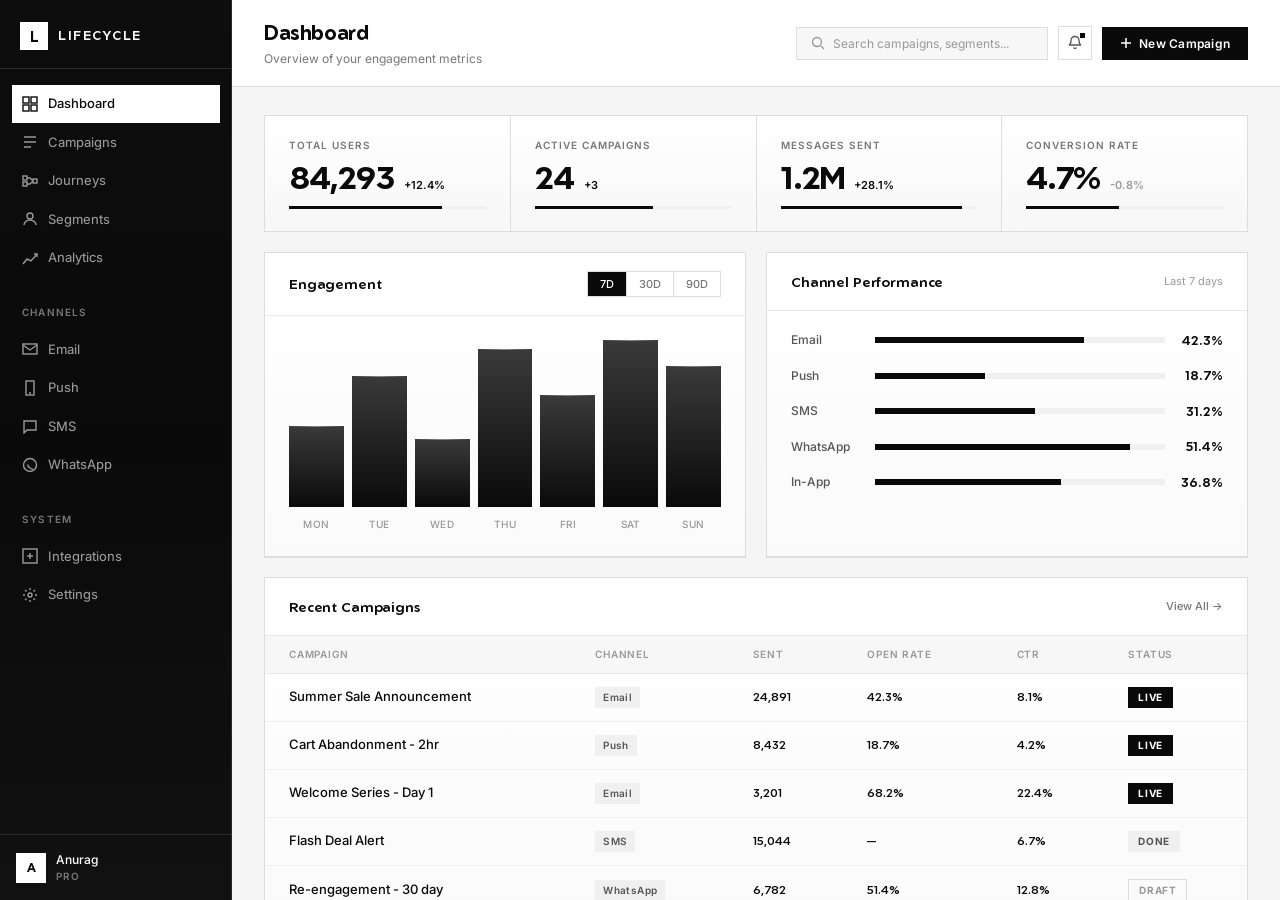
==== commit ca671000: "Fix: Self-host Geom font with woff2 files" ====
--- a/index.html
+++ b/index.html
@@ -7,7 +7,7 @@
     <link rel="stylesheet" href="styles.css">
     <link rel="preconnect" href="https://fonts.googleapis.com">
     <link rel="preconnect" href="https://fonts.gstatic.com" crossorigin>
-    <link href="https://fonts.googleapis.com/css2?family=Geom:wght@100..900&family=Inter:wght@300;400;450;500;600;700&display=swap" rel="stylesheet">
+    <link href="https://fonts.googleapis.com/css2?family=Inter:wght@300;400;500;600;700&display=swap" rel="stylesheet">
 </head>
 <body>
     <div class="app">
--- a/styles.css
+++ b/styles.css
@@ -1,3 +1,40 @@
+/* ===== GEOM FONT ===== */
+@font-face {
+    font-family: 'Geom';
+    src: url('fonts/Geom-Regular.woff2') format('woff2');
+    font-weight: 400;
+    font-style: normal;
+    font-display: swap;
+}
+@font-face {
+    font-family: 'Geom';
+    src: url('fonts/Geom-Medium.woff2') format('woff2');
+    font-weight: 500;
+    font-style: normal;
+    font-display: swap;
+}
+@font-face {
+    font-family: 'Geom';
+    src: url('fonts/Geom-SemiBold.woff2') format('woff2');
+    font-weight: 600;
+    font-style: normal;
+    font-display: swap;
+}
+@font-face {
+    font-family: 'Geom';
+    src: url('fonts/Geom-Bold.woff2') format('woff2');
+    font-weight: 700;
+    font-style: normal;
+    font-display: swap;
+}
+@font-face {
+    font-family: 'Geom';
+    src: url('fonts/Geom-Black.woff2') format('woff2');
+    font-weight: 900;
+    font-style: normal;
+    font-display: swap;
+}
+
 *, *::before, *::after {
     margin: 0;
     padding: 0;
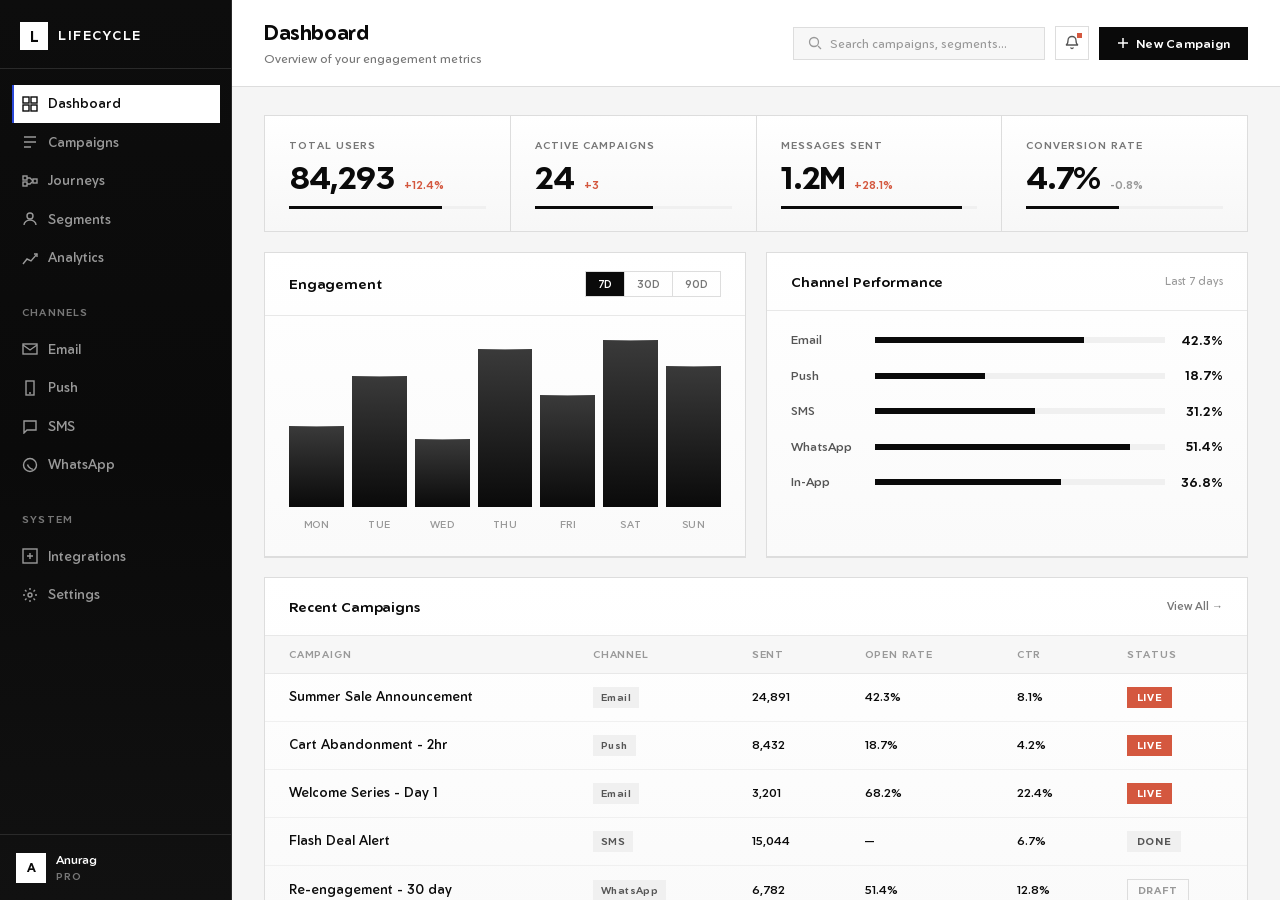
==== commit 29331b7f: "Geom font only throughout, subtle red/blue accents" ====
--- a/index.html
+++ b/index.html
@@ -5,9 +5,7 @@
     <meta name="viewport" content="width=device-width, initial-scale=1.0">
     <title>Lifecycle — Dashboard</title>
     <link rel="stylesheet" href="styles.css">
-    <link rel="preconnect" href="https://fonts.googleapis.com">
-    <link rel="preconnect" href="https://fonts.gstatic.com" crossorigin>
-    <link href="https://fonts.googleapis.com/css2?family=Inter:wght@300;400;500;600;700&display=swap" rel="stylesheet">
+    <link rel="stylesheet" href="styles.css">
 </head>
 <body>
     <div class="app">
--- a/styles.css
+++ b/styles.css
@@ -57,8 +57,9 @@
     --grey-100: #f0f0f0;
     --grey-50: #f7f7f7;
     --white: #ffffff;
-    --font-display: 'Geom', sans-serif;
-    --font-body: 'Inter', -apple-system, BlinkMacSystemFont, sans-serif;
+    --accent-red: #D4583F;
+    --accent-blue: #2B48D8;
+    --font: 'Geom', sans-serif;
     --sidebar-w: 232px;
 }
 
@@ -68,7 +69,7 @@
 }
 
 body {
-    font-family: var(--font-body);
+    font-family: var(--font);
     background: var(--bg);
     color: var(--black);
     font-size: 13px;
@@ -116,13 +117,13 @@
     display: flex;
     align-items: center;
     justify-content: center;
-    font-family: var(--font-display);
+    font-family: var(--font);
     font-weight: 700;
     font-size: 14px;
 }
 
 .logo span {
-    font-family: var(--font-display);
+    font-family: var(--font);
     font-size: 13px;
     font-weight: 600;
     letter-spacing: 0.12em;
@@ -170,6 +171,7 @@
     color: var(--black);
     background: var(--white);
     font-weight: 500;
+    box-shadow: inset 2px 0 0 var(--accent-blue);
 }
 
 .nav-item svg { flex-shrink: 0; }
@@ -196,7 +198,7 @@
     justify-content: center;
     font-size: 12px;
     font-weight: 700;
-    font-family: var(--font-display);
+    font-family: var(--font);
 }
 
 .user-details {
@@ -243,7 +245,7 @@
 }
 
 .page-title {
-    font-family: var(--font-display);
+    font-family: var(--font);
     font-size: 20px;
     font-weight: 700;
     letter-spacing: -0.02em;
@@ -307,7 +309,7 @@
     right: 6px;
     width: 5px;
     height: 5px;
-    background: var(--black);
+    background: var(--accent-red);
 }
 
 .btn-create {
@@ -366,7 +368,7 @@
 }
 
 .stat-value {
-    font-family: var(--font-display);
+    font-family: var(--font);
     font-size: 32px;
     font-weight: 700;
     letter-spacing: -0.03em;
@@ -378,7 +380,7 @@
     font-weight: 600;
 }
 
-.stat-change.up { color: var(--black); }
+.stat-change.up { color: var(--accent-red); }
 .stat-change.down { color: var(--grey-400); }
 
 .stat-bar {
@@ -408,7 +410,7 @@
 }
 
 .card-head h3 {
-    font-family: var(--font-display);
+    font-family: var(--font);
     font-size: 14px;
     font-weight: 600;
     letter-spacing: -0.01em;
@@ -544,7 +546,7 @@
 }
 
 .channel-val {
-    font-family: var(--font-display);
+    font-family: var(--font);
     font-size: 13px;
     font-weight: 600;
     width: 44px;
@@ -588,7 +590,7 @@
 }
 
 .td-num {
-    font-family: var(--font-display);
+    font-family: var(--font);
     font-weight: 500;
     font-size: 12px;
 }
@@ -612,7 +614,7 @@
 }
 
 .status.live {
-    background: var(--black);
+    background: var(--accent-red);
     color: var(--white);
 }
 
@@ -673,7 +675,7 @@
 }
 
 .journey-pct {
-    font-family: var(--font-display);
+    font-family: var(--font);
     font-size: 12px;
     font-weight: 600;
     width: 32px;
--- a/styles.css
+++ b/styles.css
@@ -57,8 +57,9 @@
     --grey-100: #f0f0f0;
     --grey-50: #f7f7f7;
     --white: #ffffff;
-    --font-display: 'Geom', sans-serif;
-    --font-body: 'Inter', -apple-system, BlinkMacSystemFont, sans-serif;
+    --accent-red: #D4583F;
+    --accent-blue: #2B48D8;
+    --font: 'Geom', sans-serif;
     --sidebar-w: 232px;
 }
 
@@ -68,7 +69,7 @@
 }
 
 body {
-    font-family: var(--font-body);
+    font-family: var(--font);
     background: var(--bg);
     color: var(--black);
     font-size: 13px;
@@ -116,13 +117,13 @@
     display: flex;
     align-items: center;
     justify-content: center;
-    font-family: var(--font-display);
+    font-family: var(--font);
     font-weight: 700;
     font-size: 14px;
 }
 
 .logo span {
-    font-family: var(--font-display);
+    font-family: var(--font);
     font-size: 13px;
     font-weight: 600;
     letter-spacing: 0.12em;
@@ -170,6 +171,7 @@
     color: var(--black);
     background: var(--white);
     font-weight: 500;
+    box-shadow: inset 2px 0 0 var(--accent-blue);
 }
 
 .nav-item svg { flex-shrink: 0; }
@@ -196,7 +198,7 @@
     justify-content: center;
     font-size: 12px;
     font-weight: 700;
-    font-family: var(--font-display);
+    font-family: var(--font);
 }
 
 .user-details {
@@ -243,7 +245,7 @@
 }
 
 .page-title {
-    font-family: var(--font-display);
+    font-family: var(--font);
     font-size: 20px;
     font-weight: 700;
     letter-spacing: -0.02em;
@@ -307,7 +309,7 @@
     right: 6px;
     width: 5px;
     height: 5px;
-    background: var(--black);
+    background: var(--accent-red);
 }
 
 .btn-create {
@@ -366,7 +368,7 @@
 }
 
 .stat-value {
-    font-family: var(--font-display);
+    font-family: var(--font);
     font-size: 32px;
     font-weight: 700;
     letter-spacing: -0.03em;
@@ -378,7 +380,7 @@
     font-weight: 600;
 }
 
-.stat-change.up { color: var(--black); }
+.stat-change.up { color: var(--accent-red); }
 .stat-change.down { color: var(--grey-400); }
 
 .stat-bar {
@@ -408,7 +410,7 @@
 }
 
 .card-head h3 {
-    font-family: var(--font-display);
+    font-family: var(--font);
     font-size: 14px;
     font-weight: 600;
     letter-spacing: -0.01em;
@@ -544,7 +546,7 @@
 }
 
 .channel-val {
-    font-family: var(--font-display);
+    font-family: var(--font);
     font-size: 13px;
     font-weight: 600;
     width: 44px;
@@ -588,7 +590,7 @@
 }
 
 .td-num {
-    font-family: var(--font-display);
+    font-family: var(--font);
     font-weight: 500;
     font-size: 12px;
 }
@@ -612,7 +614,7 @@
 }
 
 .status.live {
-    background: var(--black);
+    background: var(--accent-red);
     color: var(--white);
 }
 
@@ -673,7 +675,7 @@
 }
 
 .journey-pct {
-    font-family: var(--font-display);
+    font-family: var(--font);
     font-size: 12px;
     font-weight: 600;
     width: 32px;
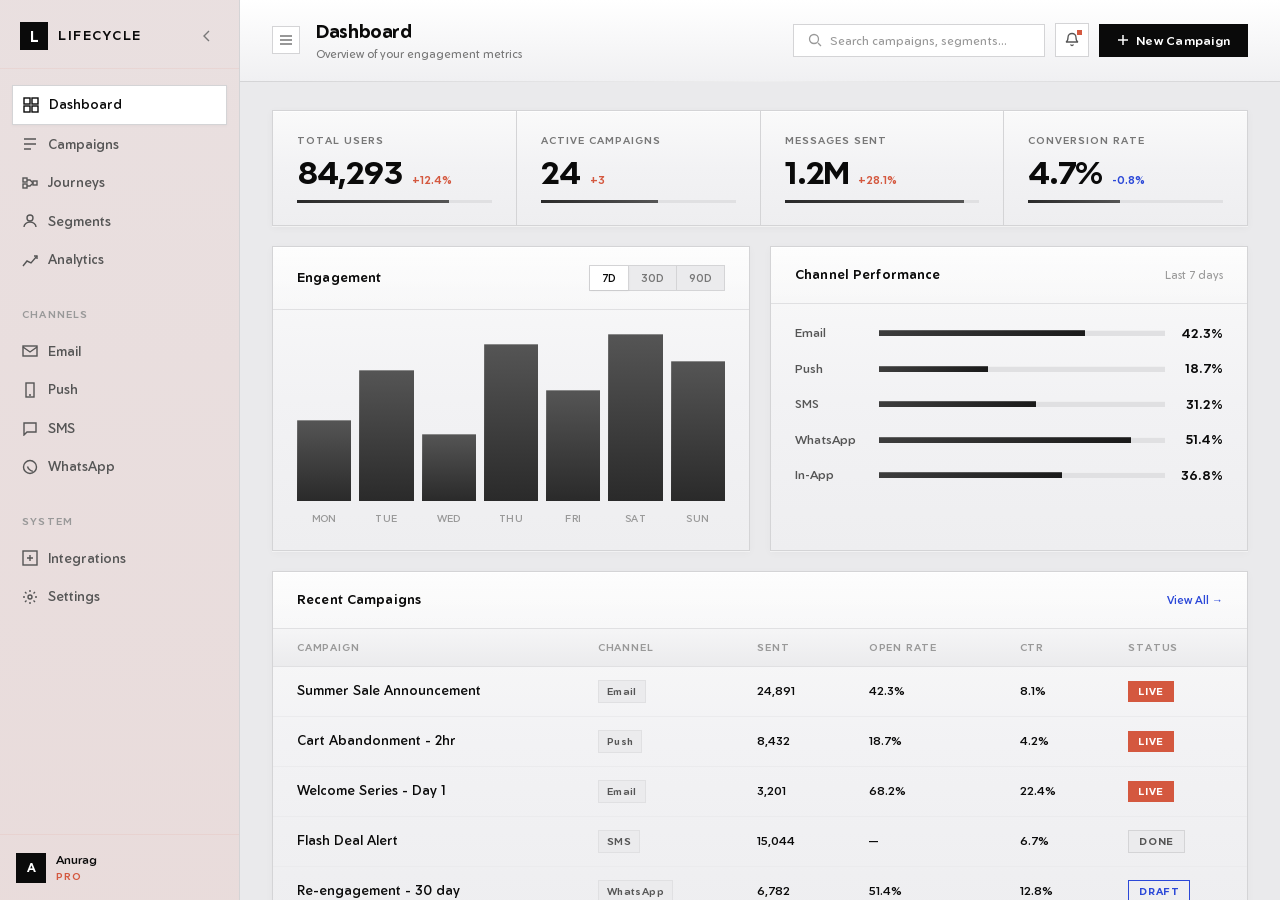
==== commit 8e1e758a: "Steel finish, collapsible sidebar, subtle brand colors, Geom only" ====
--- a/index.html
+++ b/index.html
@@ -16,6 +16,11 @@
                     <div class="logo-mark">L</div>
                     <span>LIFECYCLE</span>
                 </div>
+                <button class="sidebar-collapse-btn" id="sidebarCollapse" aria-label="Collapse sidebar">
+                    <svg width="16" height="16" viewBox="0 0 16 16" fill="none">
+                        <path d="M10 3L5 8L10 13" stroke="currentColor" stroke-width="1.4"/>
+                    </svg>
+                </button>
             </div>
 
             <nav class="sidebar-nav">
@@ -126,8 +131,15 @@
             <!-- Top Bar -->
             <header class="topbar">
                 <div class="topbar-left">
-                    <h1 class="page-title">Dashboard</h1>
-                    <span class="page-subtitle">Overview of your engagement metrics</span>
+                    <button class="sidebar-toggle-btn" id="sidebarExpand" aria-label="Toggle sidebar">
+                        <svg width="16" height="16" viewBox="0 0 16 16" fill="none">
+                            <path d="M2 4H14M2 8H14M2 12H14" stroke="currentColor" stroke-width="1.4"/>
+                        </svg>
+                    </button>
+                    <div class="topbar-title-group">
+                        <h1 class="page-title">Dashboard</h1>
+                        <span class="page-subtitle">Overview of your engagement metrics</span>
+                    </div>
                 </div>
                 <div class="topbar-right">
                     <div class="search-box">
--- a/styles.css
+++ b/styles.css
@@ -42,25 +42,33 @@
 }
 
 :root {
-    --bg: #f5f5f5;
-    --surface: #ffffff;
+    --bg: #eaeaec;
+    --surface: #f4f4f5;
+    --surface-raised: #ffffff;
     --black: #0a0a0a;
     --grey-900: #1a1a1a;
     --grey-800: #2a2a2a;
-    --grey-700: #3a3a3a;
+    --grey-700: #3d3d3d;
     --grey-600: #555555;
     --grey-500: #777777;
     --grey-400: #999999;
     --grey-300: #bbbbbb;
-    --grey-200: #dddddd;
-    --grey-150: #e8e8e8;
-    --grey-100: #f0f0f0;
-    --grey-50: #f7f7f7;
+    --grey-200: #d4d4d6;
+    --grey-150: #e0e0e2;
+    --grey-100: #ebebed;
+    --grey-50: #f5f5f6;
     --white: #ffffff;
     --accent-red: #D4583F;
+    --accent-red-light: rgba(212, 88, 63, 0.04);
     --accent-blue: #2B48D8;
+    --accent-blue-light: rgba(43, 72, 216, 0.06);
     --font: 'Geom', sans-serif;
-    --sidebar-w: 232px;
+    --sidebar-w: 240px;
+    /* Steel gradients */
+    --steel-surface: linear-gradient(180deg, #ffffff 0%, #f0f0f2 100%);
+    --steel-card: linear-gradient(180deg, #fafafa 0%, #f2f2f4 50%, #eeeef0 100%);
+    --steel-highlight: linear-gradient(180deg, rgba(255,255,255,0.8) 0%, rgba(255,255,255,0) 40%);
+    --steel-border: linear-gradient(180deg, #d8d8da 0%, #c8c8ca 100%);
 }
 
 html {
@@ -90,17 +98,55 @@
 /* ===== SIDEBAR ===== */
 .sidebar {
     width: var(--sidebar-w);
-    background: var(--black);
-    color: var(--white);
+    background: var(--accent-red-light);
+    background-image: linear-gradient(180deg, rgba(212,88,63,0.03) 0%, rgba(212,88,63,0.06) 100%);
+    border-right: 1px solid var(--grey-200);
     display: flex;
     flex-direction: column;
     flex-shrink: 0;
     overflow-y: auto;
+    transition: transform 0.25s cubic-bezier(0.4, 0, 0.2, 1), width 0.25s cubic-bezier(0.4, 0, 0.2, 1);
+    position: relative;
+    z-index: 100;
+}
+
+.sidebar.collapsed {
+    transform: translateX(-100%);
+    width: 0;
+    border: none;
+    overflow: hidden;
+}
+
+.sidebar-toggle {
+    position: fixed;
+    top: 20px;
+    left: 12px;
+    width: 28px;
+    height: 28px;
+    display: flex;
+    align-items: center;
+    justify-content: center;
+    background: var(--surface-raised);
+    border: 1px solid var(--grey-200);
+    z-index: 200;
+    cursor: pointer;
+    transition: all 0.15s ease;
+    opacity: 0;
+    pointer-events: none;
+}
+
+.sidebar.collapsed ~ .main .sidebar-toggle,
+.sidebar-toggle.visible {
+    opacity: 1;
+    pointer-events: all;
 }
 
 .sidebar-header {
     padding: 22px 20px 18px;
-    border-bottom: 1px solid var(--grey-800);
+    border-bottom: 1px solid rgba(212, 88, 63, 0.08);
+    display: flex;
+    align-items: center;
+    justify-content: space-between;
 }
 
 .logo {
@@ -112,8 +158,8 @@
 .logo-mark {
     width: 28px;
     height: 28px;
-    background: var(--white);
-    color: var(--black);
+    background: var(--black);
+    color: var(--white);
     display: flex;
     align-items: center;
     justify-content: center;
@@ -127,6 +173,22 @@
     font-size: 13px;
     font-weight: 600;
     letter-spacing: 0.12em;
+    color: var(--black);
+}
+
+.sidebar-collapse-btn {
+    width: 24px;
+    height: 24px;
+    display: flex;
+    align-items: center;
+    justify-content: center;
+    color: var(--grey-500);
+    cursor: pointer;
+    transition: color 0.15s;
+}
+
+.sidebar-collapse-btn:hover {
+    color: var(--black);
 }
 
 .sidebar-nav {
@@ -147,7 +209,7 @@
     font-size: 10px;
     font-weight: 600;
     letter-spacing: 0.12em;
-    color: var(--grey-500);
+    color: var(--grey-400);
     padding: 4px 10px 10px;
 }
 
@@ -156,22 +218,23 @@
     align-items: center;
     gap: 10px;
     padding: 9px 10px;
-    color: var(--grey-400);
+    color: var(--grey-600);
     font-size: 13px;
     font-weight: 450;
-    transition: all 0.1s ease;
+    transition: all 0.12s ease;
 }
 
 .nav-item:hover {
-    color: var(--white);
-    background: var(--grey-800);
+    color: var(--black);
+    background: rgba(212, 88, 63, 0.04);
 }
 
 .nav-item.active {
     color: var(--black);
-    background: var(--white);
+    background: var(--surface-raised);
     font-weight: 500;
-    box-shadow: inset 2px 0 0 var(--accent-blue);
+    border: 1px solid var(--grey-200);
+    box-shadow: 0 1px 3px rgba(0,0,0,0.04);
 }
 
 .nav-item svg { flex-shrink: 0; }
@@ -179,7 +242,7 @@
 /* Sidebar Footer */
 .sidebar-footer {
     padding: 16px;
-    border-top: 1px solid var(--grey-800);
+    border-top: 1px solid rgba(212, 88, 63, 0.08);
 }
 
 .user-info {
@@ -191,8 +254,8 @@
 .user-avatar {
     width: 30px;
     height: 30px;
-    background: var(--white);
-    color: var(--black);
+    background: var(--black);
+    color: var(--white);
     display: flex;
     align-items: center;
     justify-content: center;
@@ -209,14 +272,14 @@
 .user-name {
     font-size: 12px;
     font-weight: 500;
-    color: var(--white);
+    color: var(--black);
 }
 
 .user-plan {
     font-size: 10px;
     font-weight: 600;
     letter-spacing: 0.08em;
-    color: var(--grey-500);
+    color: var(--accent-red);
 }
 
 /* ===== MAIN ===== */
@@ -225,6 +288,7 @@
     display: flex;
     flex-direction: column;
     overflow-y: auto;
+    position: relative;
 }
 
 /* ===== TOPBAR ===== */
@@ -233,27 +297,63 @@
     align-items: center;
     justify-content: space-between;
     padding: 18px 32px;
-    background: var(--white);
+    background: var(--steel-surface);
     border-bottom: 1px solid var(--grey-200);
     flex-shrink: 0;
+    position: relative;
+}
+
+.topbar::after {
+    content: '';
+    position: absolute;
+    bottom: -1px;
+    left: 0;
+    right: 0;
+    height: 1px;
+    background: linear-gradient(90deg, transparent, rgba(255,255,255,0.6), transparent);
 }
 
 .topbar-left {
     display: flex;
-    flex-direction: column;
-    gap: 2px;
+    align-items: center;
+    gap: 16px;
+}
+
+.sidebar-toggle-btn {
+    width: 28px;
+    height: 28px;
+    display: flex;
+    align-items: center;
+    justify-content: center;
+    border: 1px solid var(--grey-200);
+    color: var(--grey-500);
+    cursor: pointer;
+    background: var(--surface-raised);
+    transition: all 0.12s;
+}
+
+.sidebar-toggle-btn:hover {
+    color: var(--black);
+    border-color: var(--grey-300);
+}
+
+.topbar-title-group {
+    display: flex;
+    flex-direction: column;
+    gap: 1px;
 }
 
 .page-title {
     font-family: var(--font);
-    font-size: 20px;
+    font-size: 18px;
     font-weight: 700;
     letter-spacing: -0.02em;
 }
 
 .page-subtitle {
-    font-size: 12px;
+    font-size: 11px;
     color: var(--grey-500);
+    font-weight: 400;
 }
 
 .topbar-right {
@@ -267,7 +367,7 @@
     align-items: center;
     gap: 8px;
     padding: 8px 14px;
-    background: var(--grey-50);
+    background: var(--surface-raised);
     border: 1px solid var(--grey-200);
     color: var(--grey-400);
 }
@@ -276,15 +376,13 @@
     border: none;
     background: none;
     outline: none;
-    font-family: inherit;
+    font-family: var(--font);
     font-size: 12px;
     width: 200px;
     color: var(--black);
 }
 
-.search-box input::placeholder {
-    color: var(--grey-400);
-}
+.search-box input::placeholder { color: var(--grey-400); }
 
 .topbar-icon-btn {
     width: 34px;
@@ -295,11 +393,12 @@
     border: 1px solid var(--grey-200);
     color: var(--grey-600);
     position: relative;
-    transition: all 0.1s ease;
+    background: var(--surface-raised);
+    transition: all 0.12s;
 }
 
 .topbar-icon-btn:hover {
-    background: var(--grey-50);
+    border-color: var(--grey-300);
     color: var(--black);
 }
 
@@ -322,7 +421,8 @@
     font-size: 12px;
     font-weight: 600;
     letter-spacing: 0.02em;
-    transition: all 0.1s ease;
+    font-family: var(--font);
+    transition: all 0.12s;
 }
 
 .btn-create:hover {
@@ -344,164 +444,203 @@
     gap: 1px;
     background: var(--grey-200);
     border: 1px solid var(--grey-200);
+    box-shadow: 0 1px 0 rgba(255,255,255,0.5), 0 2px 8px rgba(0,0,0,0.04);
 }
 
 .stat-card {
-    background: var(--white);
+    background: var(--steel-card);
     padding: 22px 24px;
     display: flex;
     flex-direction: column;
     gap: 8px;
-}
-
-.stat-label {
-    font-size: 10px;
-    font-weight: 600;
-    letter-spacing: 0.1em;
-    color: var(--grey-500);
-}
-
-.stat-row {
-    display: flex;
-    align-items: baseline;
-    gap: 10px;
-}
-
-.stat-value {
-    font-family: var(--font);
-    font-size: 32px;
-    font-weight: 700;
-    letter-spacing: -0.03em;
-    line-height: 1;
-}
-
-.stat-change {
-    font-size: 11px;
-    font-weight: 600;
-}
-
-.stat-change.up { color: var(--accent-red); }
-.stat-change.down { color: var(--grey-400); }
-
-.stat-bar {
-    height: 3px;
-    background: var(--grey-100);
-    margin-top: 4px;
-}
-
-.stat-bar-fill {
-    height: 100%;
-    background: var(--black);
-}
-
-/* ===== CARDS ===== */
-.card {
-    background: var(--white);
-    border: 1px solid var(--grey-200);
+    position: relative;
     overflow: hidden;
 }
 
-.card-head {
-    display: flex;
-    align-items: center;
-    justify-content: space-between;
-    padding: 18px 24px;
-    border-bottom: 1px solid var(--grey-150);
-}
-
-.card-head h3 {
-    font-family: var(--font);
-    font-size: 14px;
-    font-weight: 600;
-    letter-spacing: -0.01em;
-}
-
-.card-action {
-    font-size: 11px;
-    font-weight: 500;
-    color: var(--grey-500);
-    transition: color 0.1s;
-}
-
-.card-action:hover { color: var(--black); }
-
-.card-period {
-    font-size: 11px;
-    color: var(--grey-400);
-}
-
-/* Toggle Buttons */
-.toggle-group {
-    display: flex;
-    border: 1px solid var(--grey-200);
-}
-
-.toggle-btn {
-    padding: 5px 12px;
-    font-size: 11px;
-    font-weight: 500;
-    color: var(--grey-500);
-    border-right: 1px solid var(--grey-200);
-    transition: all 0.1s;
-}
-
-.toggle-btn:last-child { border-right: none; }
-
-.toggle-btn.active {
-    background: var(--black);
-    color: var(--white);
-}
-
-.toggle-btn:hover:not(.active) {
-    background: var(--grey-50);
-    color: var(--black);
-}
-
-/* ===== GRID ===== */
-.grid-2col {
-    display: grid;
-    grid-template-columns: 1fr 1fr;
-    gap: 20px;
-}
-
-/* ===== CHART ===== */
-.chart-body {
-    padding: 24px;
-    height: 240px;
-}
-
-.chart-grid {
-    display: flex;
-    align-items: flex-end;
-    gap: 8px;
-    height: 100%;
-}
-
-.chart-col {
-    flex: 1;
-    display: flex;
-    flex-direction: column;
-    align-items: center;
-    height: 100%;
-    justify-content: flex-end;
-    gap: 10px;
-}
-
-.chart-col .bar {
-    width: 100%;
-    background: var(--black);
-    transition: height 0.4s cubic-bezier(0.4, 0, 0.2, 1);
-    position: relative;
-}
-
-.chart-col .bar::after {
+.stat-card::before {
     content: '';
     position: absolute;
     top: 0;
     left: 0;
     right: 0;
     height: 1px;
-    background: linear-gradient(90deg, transparent, rgba(255,255,255,0.4), transparent);
+    background: rgba(255,255,255,0.9);
+}
+
+.stat-label {
+    font-size: 10px;
+    font-weight: 600;
+    letter-spacing: 0.1em;
+    color: var(--grey-500);
+}
+
+.stat-row {
+    display: flex;
+    align-items: baseline;
+    gap: 10px;
+}
+
+.stat-value {
+    font-family: var(--font);
+    font-size: 32px;
+    font-weight: 700;
+    letter-spacing: -0.03em;
+    line-height: 1;
+}
+
+.stat-change {
+    font-size: 11px;
+    font-weight: 600;
+}
+
+.stat-change.up { color: var(--accent-red); }
+.stat-change.down { color: var(--accent-blue); }
+
+.stat-bar {
+    height: 3px;
+    background: var(--grey-150);
+    margin-top: 4px;
+}
+
+.stat-bar-fill {
+    height: 100%;
+    background: linear-gradient(90deg, var(--grey-800), var(--grey-600));
+}
+
+/* ===== CARDS - STEEL FINISH ===== */
+.card {
+    background: var(--steel-card);
+    border: 1px solid var(--grey-200);
+    overflow: hidden;
+    position: relative;
+    box-shadow: 0 1px 0 rgba(255,255,255,0.5), 0 2px 8px rgba(0,0,0,0.03);
+}
+
+.card::before {
+    content: '';
+    position: absolute;
+    top: 0;
+    left: 0;
+    right: 0;
+    height: 1px;
+    background: rgba(255,255,255,0.9);
+    z-index: 1;
+}
+
+.card-head {
+    display: flex;
+    align-items: center;
+    justify-content: space-between;
+    padding: 18px 24px;
+    border-bottom: 1px solid var(--grey-150);
+    background: linear-gradient(180deg, rgba(255,255,255,0.6) 0%, transparent 100%);
+}
+
+.card-head h3 {
+    font-family: var(--font);
+    font-size: 13px;
+    font-weight: 600;
+    letter-spacing: 0.01em;
+}
+
+.card-action {
+    font-size: 11px;
+    font-weight: 500;
+    color: var(--accent-blue);
+    transition: color 0.12s;
+}
+
+.card-action:hover { color: var(--black); }
+
+.card-period {
+    font-size: 11px;
+    color: var(--grey-400);
+}
+
+/* Toggle Buttons */
+.toggle-group {
+    display: flex;
+    border: 1px solid var(--grey-200);
+    background: var(--grey-100);
+}
+
+.toggle-btn {
+    padding: 5px 12px;
+    font-size: 11px;
+    font-weight: 500;
+    font-family: var(--font);
+    color: var(--grey-500);
+    border-right: 1px solid var(--grey-200);
+    transition: all 0.12s;
+}
+
+.toggle-btn:last-child { border-right: none; }
+
+.toggle-btn.active {
+    background: var(--surface-raised);
+    color: var(--black);
+    box-shadow: 0 1px 2px rgba(0,0,0,0.06);
+}
+
+.toggle-btn:hover:not(.active) {
+    color: var(--black);
+}
+
+/* ===== GRID ===== */
+.grid-2col {
+    display: grid;
+    grid-template-columns: 1fr 1fr;
+    gap: 20px;
+}
+
+/* ===== CHART ===== */
+.chart-body {
+    padding: 24px;
+    height: 240px;
+}
+
+.chart-grid {
+    display: flex;
+    align-items: flex-end;
+    gap: 8px;
+    height: 100%;
+}
+
+.chart-col {
+    flex: 1;
+    display: flex;
+    flex-direction: column;
+    align-items: center;
+    height: 100%;
+    justify-content: flex-end;
+    gap: 10px;
+}
+
+.chart-col .bar {
+    width: 100%;
+    background: linear-gradient(180deg, var(--grey-600) 0%, var(--grey-800) 100%);
+    transition: height 0.4s cubic-bezier(0.4, 0, 0.2, 1);
+    position: relative;
+}
+
+.chart-col .bar::before {
+    content: '';
+    position: absolute;
+    top: 0;
+    left: 0;
+    right: 0;
+    height: 1px;
+    background: rgba(255,255,255,0.3);
+}
+
+.chart-col .bar::after {
+    content: '';
+    position: absolute;
+    top: 0;
+    left: 0;
+    width: 1px;
+    bottom: 0;
+    background: linear-gradient(180deg, rgba(255,255,255,0.15), transparent);
 }
 
 .chart-col span {
@@ -536,13 +675,36 @@
 .channel-bar-wrap {
     flex: 1;
     height: 6px;
-    background: var(--grey-100);
+    background: var(--grey-150);
+    position: relative;
+    overflow: hidden;
+}
+
+.channel-bar-wrap::before {
+    content: '';
+    position: absolute;
+    top: 0;
+    left: 0;
+    right: 0;
+    height: 1px;
+    background: rgba(255,255,255,0.5);
 }
 
 .channel-bar {
     height: 100%;
-    background: var(--black);
+    background: linear-gradient(90deg, var(--grey-700), var(--grey-900));
     transition: width 0.6s cubic-bezier(0.4, 0, 0.2, 1);
+    position: relative;
+}
+
+.channel-bar::after {
+    content: '';
+    position: absolute;
+    top: 0;
+    left: 0;
+    right: 0;
+    height: 1px;
+    background: rgba(255,255,255,0.2);
 }
 
 .channel-val {
@@ -566,13 +728,15 @@
     color: var(--grey-400);
     letter-spacing: 0.08em;
     border-bottom: 1px solid var(--grey-150);
-    background: var(--grey-50);
+    background: linear-gradient(180deg, var(--grey-50) 0%, var(--grey-100) 100%);
+    font-family: var(--font);
 }
 
 table tbody td {
     padding: 13px 24px;
     font-size: 13px;
     border-bottom: 1px solid var(--grey-100);
+    font-family: var(--font);
 }
 
 table tbody tr:last-child td { border-bottom: none; }
@@ -582,12 +746,10 @@
 }
 
 table tbody tr:hover {
-    background: var(--grey-50);
-}
-
-.td-name {
-    font-weight: 500;
-}
+    background: rgba(43, 72, 216, 0.02);
+}
+
+.td-name { font-weight: 500; }
 
 .td-num {
     font-family: var(--font);
@@ -599,10 +761,12 @@
     display: inline-block;
     padding: 3px 8px;
     background: var(--grey-100);
+    border: 1px solid var(--grey-150);
     font-size: 10px;
     font-weight: 600;
     letter-spacing: 0.04em;
     color: var(--grey-600);
+    font-family: var(--font);
 }
 
 .status {
@@ -611,6 +775,7 @@
     font-size: 10px;
     font-weight: 700;
     letter-spacing: 0.06em;
+    font-family: var(--font);
 }
 
 .status.live {
@@ -620,12 +785,13 @@
 
 .status.done {
     background: var(--grey-100);
+    border: 1px solid var(--grey-200);
     color: var(--grey-600);
 }
 
 .status.draft {
-    border: 1px solid var(--grey-200);
-    color: var(--grey-400);
+    border: 1px solid var(--accent-blue);
+    color: var(--accent-blue);
 }
 
 /* ===== JOURNEYS ===== */
@@ -666,12 +832,12 @@
 .journey-bar-wrap {
     width: 100px;
     height: 4px;
-    background: var(--grey-100);
+    background: var(--grey-150);
 }
 
 .journey-bar {
     height: 100%;
-    background: var(--black);
+    background: linear-gradient(90deg, var(--grey-700), var(--black));
 }
 
 .journey-pct {
@@ -706,6 +872,10 @@
     flex-shrink: 0;
 }
 
+.feed-item:first-child .feed-dot {
+    background: var(--accent-red);
+}
+
 .feed-body {
     display: flex;
     flex-direction: column;
@@ -725,25 +895,6 @@
 .feed-body span {
     font-size: 10px;
     color: var(--grey-400);
-}
-
-/* ===== METALLIC FINISH ===== */
-.stat-card {
-    background: linear-gradient(180deg, var(--white) 0%, var(--grey-50) 100%);
-}
-
-.card {
-    background: linear-gradient(180deg, var(--white) 0%, #fafafa 100%);
-    box-shadow: 0 1px 0 var(--grey-200);
-}
-
-.sidebar {
-    background: linear-gradient(180deg, #0d0d0d 0%, #0a0a0a 50%, #111 100%);
-    box-shadow: inset -1px 0 0 var(--grey-800);
-}
-
-.bar {
-    background: linear-gradient(180deg, var(--grey-700) 0%, var(--black) 100%) !important;
 }
 
 /* ===== RESPONSIVE ===== */
@@ -757,7 +908,16 @@
 }
 
 @media (max-width: 768px) {
-    .sidebar { display: none; }
+    .sidebar { 
+        position: fixed;
+        top: 0;
+        left: 0;
+        bottom: 0;
+        z-index: 1000;
+    }
+    .sidebar.collapsed {
+        transform: translateX(-100%);
+    }
     .content { padding: 20px 16px; }
     .topbar { padding: 14px 16px; }
     .stats-grid { grid-template-columns: 1fr; }
--- a/styles.css
+++ b/styles.css
@@ -42,25 +42,33 @@
 }
 
 :root {
-    --bg: #f5f5f5;
-    --surface: #ffffff;
+    --bg: #eaeaec;
+    --surface: #f4f4f5;
+    --surface-raised: #ffffff;
     --black: #0a0a0a;
     --grey-900: #1a1a1a;
     --grey-800: #2a2a2a;
-    --grey-700: #3a3a3a;
+    --grey-700: #3d3d3d;
     --grey-600: #555555;
     --grey-500: #777777;
     --grey-400: #999999;
     --grey-300: #bbbbbb;
-    --grey-200: #dddddd;
-    --grey-150: #e8e8e8;
-    --grey-100: #f0f0f0;
-    --grey-50: #f7f7f7;
+    --grey-200: #d4d4d6;
+    --grey-150: #e0e0e2;
+    --grey-100: #ebebed;
+    --grey-50: #f5f5f6;
     --white: #ffffff;
     --accent-red: #D4583F;
+    --accent-red-light: rgba(212, 88, 63, 0.04);
     --accent-blue: #2B48D8;
+    --accent-blue-light: rgba(43, 72, 216, 0.06);
     --font: 'Geom', sans-serif;
-    --sidebar-w: 232px;
+    --sidebar-w: 240px;
+    /* Steel gradients */
+    --steel-surface: linear-gradient(180deg, #ffffff 0%, #f0f0f2 100%);
+    --steel-card: linear-gradient(180deg, #fafafa 0%, #f2f2f4 50%, #eeeef0 100%);
+    --steel-highlight: linear-gradient(180deg, rgba(255,255,255,0.8) 0%, rgba(255,255,255,0) 40%);
+    --steel-border: linear-gradient(180deg, #d8d8da 0%, #c8c8ca 100%);
 }
 
 html {
@@ -90,17 +98,55 @@
 /* ===== SIDEBAR ===== */
 .sidebar {
     width: var(--sidebar-w);
-    background: var(--black);
-    color: var(--white);
+    background: var(--accent-red-light);
+    background-image: linear-gradient(180deg, rgba(212,88,63,0.03) 0%, rgba(212,88,63,0.06) 100%);
+    border-right: 1px solid var(--grey-200);
     display: flex;
     flex-direction: column;
     flex-shrink: 0;
     overflow-y: auto;
+    transition: transform 0.25s cubic-bezier(0.4, 0, 0.2, 1), width 0.25s cubic-bezier(0.4, 0, 0.2, 1);
+    position: relative;
+    z-index: 100;
+}
+
+.sidebar.collapsed {
+    transform: translateX(-100%);
+    width: 0;
+    border: none;
+    overflow: hidden;
+}
+
+.sidebar-toggle {
+    position: fixed;
+    top: 20px;
+    left: 12px;
+    width: 28px;
+    height: 28px;
+    display: flex;
+    align-items: center;
+    justify-content: center;
+    background: var(--surface-raised);
+    border: 1px solid var(--grey-200);
+    z-index: 200;
+    cursor: pointer;
+    transition: all 0.15s ease;
+    opacity: 0;
+    pointer-events: none;
+}
+
+.sidebar.collapsed ~ .main .sidebar-toggle,
+.sidebar-toggle.visible {
+    opacity: 1;
+    pointer-events: all;
 }
 
 .sidebar-header {
     padding: 22px 20px 18px;
-    border-bottom: 1px solid var(--grey-800);
+    border-bottom: 1px solid rgba(212, 88, 63, 0.08);
+    display: flex;
+    align-items: center;
+    justify-content: space-between;
 }
 
 .logo {
@@ -112,8 +158,8 @@
 .logo-mark {
     width: 28px;
     height: 28px;
-    background: var(--white);
-    color: var(--black);
+    background: var(--black);
+    color: var(--white);
     display: flex;
     align-items: center;
     justify-content: center;
@@ -127,6 +173,22 @@
     font-size: 13px;
     font-weight: 600;
     letter-spacing: 0.12em;
+    color: var(--black);
+}
+
+.sidebar-collapse-btn {
+    width: 24px;
+    height: 24px;
+    display: flex;
+    align-items: center;
+    justify-content: center;
+    color: var(--grey-500);
+    cursor: pointer;
+    transition: color 0.15s;
+}
+
+.sidebar-collapse-btn:hover {
+    color: var(--black);
 }
 
 .sidebar-nav {
@@ -147,7 +209,7 @@
     font-size: 10px;
     font-weight: 600;
     letter-spacing: 0.12em;
-    color: var(--grey-500);
+    color: var(--grey-400);
     padding: 4px 10px 10px;
 }
 
@@ -156,22 +218,23 @@
     align-items: center;
     gap: 10px;
     padding: 9px 10px;
-    color: var(--grey-400);
+    color: var(--grey-600);
     font-size: 13px;
     font-weight: 450;
-    transition: all 0.1s ease;
+    transition: all 0.12s ease;
 }
 
 .nav-item:hover {
-    color: var(--white);
-    background: var(--grey-800);
+    color: var(--black);
+    background: rgba(212, 88, 63, 0.04);
 }
 
 .nav-item.active {
     color: var(--black);
-    background: var(--white);
+    background: var(--surface-raised);
     font-weight: 500;
-    box-shadow: inset 2px 0 0 var(--accent-blue);
+    border: 1px solid var(--grey-200);
+    box-shadow: 0 1px 3px rgba(0,0,0,0.04);
 }
 
 .nav-item svg { flex-shrink: 0; }
@@ -179,7 +242,7 @@
 /* Sidebar Footer */
 .sidebar-footer {
     padding: 16px;
-    border-top: 1px solid var(--grey-800);
+    border-top: 1px solid rgba(212, 88, 63, 0.08);
 }
 
 .user-info {
@@ -191,8 +254,8 @@
 .user-avatar {
     width: 30px;
     height: 30px;
-    background: var(--white);
-    color: var(--black);
+    background: var(--black);
+    color: var(--white);
     display: flex;
     align-items: center;
     justify-content: center;
@@ -209,14 +272,14 @@
 .user-name {
     font-size: 12px;
     font-weight: 500;
-    color: var(--white);
+    color: var(--black);
 }
 
 .user-plan {
     font-size: 10px;
     font-weight: 600;
     letter-spacing: 0.08em;
-    color: var(--grey-500);
+    color: var(--accent-red);
 }
 
 /* ===== MAIN ===== */
@@ -225,6 +288,7 @@
     display: flex;
     flex-direction: column;
     overflow-y: auto;
+    position: relative;
 }
 
 /* ===== TOPBAR ===== */
@@ -233,27 +297,63 @@
     align-items: center;
     justify-content: space-between;
     padding: 18px 32px;
-    background: var(--white);
+    background: var(--steel-surface);
     border-bottom: 1px solid var(--grey-200);
     flex-shrink: 0;
+    position: relative;
+}
+
+.topbar::after {
+    content: '';
+    position: absolute;
+    bottom: -1px;
+    left: 0;
+    right: 0;
+    height: 1px;
+    background: linear-gradient(90deg, transparent, rgba(255,255,255,0.6), transparent);
 }
 
 .topbar-left {
     display: flex;
-    flex-direction: column;
-    gap: 2px;
+    align-items: center;
+    gap: 16px;
+}
+
+.sidebar-toggle-btn {
+    width: 28px;
+    height: 28px;
+    display: flex;
+    align-items: center;
+    justify-content: center;
+    border: 1px solid var(--grey-200);
+    color: var(--grey-500);
+    cursor: pointer;
+    background: var(--surface-raised);
+    transition: all 0.12s;
+}
+
+.sidebar-toggle-btn:hover {
+    color: var(--black);
+    border-color: var(--grey-300);
+}
+
+.topbar-title-group {
+    display: flex;
+    flex-direction: column;
+    gap: 1px;
 }
 
 .page-title {
     font-family: var(--font);
-    font-size: 20px;
+    font-size: 18px;
     font-weight: 700;
     letter-spacing: -0.02em;
 }
 
 .page-subtitle {
-    font-size: 12px;
+    font-size: 11px;
     color: var(--grey-500);
+    font-weight: 400;
 }
 
 .topbar-right {
@@ -267,7 +367,7 @@
     align-items: center;
     gap: 8px;
     padding: 8px 14px;
-    background: var(--grey-50);
+    background: var(--surface-raised);
     border: 1px solid var(--grey-200);
     color: var(--grey-400);
 }
@@ -276,15 +376,13 @@
     border: none;
     background: none;
     outline: none;
-    font-family: inherit;
+    font-family: var(--font);
     font-size: 12px;
     width: 200px;
     color: var(--black);
 }
 
-.search-box input::placeholder {
-    color: var(--grey-400);
-}
+.search-box input::placeholder { color: var(--grey-400); }
 
 .topbar-icon-btn {
     width: 34px;
@@ -295,11 +393,12 @@
     border: 1px solid var(--grey-200);
     color: var(--grey-600);
     position: relative;
-    transition: all 0.1s ease;
+    background: var(--surface-raised);
+    transition: all 0.12s;
 }
 
 .topbar-icon-btn:hover {
-    background: var(--grey-50);
+    border-color: var(--grey-300);
     color: var(--black);
 }
 
@@ -322,7 +421,8 @@
     font-size: 12px;
     font-weight: 600;
     letter-spacing: 0.02em;
-    transition: all 0.1s ease;
+    font-family: var(--font);
+    transition: all 0.12s;
 }
 
 .btn-create:hover {
@@ -344,164 +444,203 @@
     gap: 1px;
     background: var(--grey-200);
     border: 1px solid var(--grey-200);
+    box-shadow: 0 1px 0 rgba(255,255,255,0.5), 0 2px 8px rgba(0,0,0,0.04);
 }
 
 .stat-card {
-    background: var(--white);
+    background: var(--steel-card);
     padding: 22px 24px;
     display: flex;
     flex-direction: column;
     gap: 8px;
-}
-
-.stat-label {
-    font-size: 10px;
-    font-weight: 600;
-    letter-spacing: 0.1em;
-    color: var(--grey-500);
-}
-
-.stat-row {
-    display: flex;
-    align-items: baseline;
-    gap: 10px;
-}
-
-.stat-value {
-    font-family: var(--font);
-    font-size: 32px;
-    font-weight: 700;
-    letter-spacing: -0.03em;
-    line-height: 1;
-}
-
-.stat-change {
-    font-size: 11px;
-    font-weight: 600;
-}
-
-.stat-change.up { color: var(--accent-red); }
-.stat-change.down { color: var(--grey-400); }
-
-.stat-bar {
-    height: 3px;
-    background: var(--grey-100);
-    margin-top: 4px;
-}
-
-.stat-bar-fill {
-    height: 100%;
-    background: var(--black);
-}
-
-/* ===== CARDS ===== */
-.card {
-    background: var(--white);
-    border: 1px solid var(--grey-200);
+    position: relative;
     overflow: hidden;
 }
 
-.card-head {
-    display: flex;
-    align-items: center;
-    justify-content: space-between;
-    padding: 18px 24px;
-    border-bottom: 1px solid var(--grey-150);
-}
-
-.card-head h3 {
-    font-family: var(--font);
-    font-size: 14px;
-    font-weight: 600;
-    letter-spacing: -0.01em;
-}
-
-.card-action {
-    font-size: 11px;
-    font-weight: 500;
-    color: var(--grey-500);
-    transition: color 0.1s;
-}
-
-.card-action:hover { color: var(--black); }
-
-.card-period {
-    font-size: 11px;
-    color: var(--grey-400);
-}
-
-/* Toggle Buttons */
-.toggle-group {
-    display: flex;
-    border: 1px solid var(--grey-200);
-}
-
-.toggle-btn {
-    padding: 5px 12px;
-    font-size: 11px;
-    font-weight: 500;
-    color: var(--grey-500);
-    border-right: 1px solid var(--grey-200);
-    transition: all 0.1s;
-}
-
-.toggle-btn:last-child { border-right: none; }
-
-.toggle-btn.active {
-    background: var(--black);
-    color: var(--white);
-}
-
-.toggle-btn:hover:not(.active) {
-    background: var(--grey-50);
-    color: var(--black);
-}
-
-/* ===== GRID ===== */
-.grid-2col {
-    display: grid;
-    grid-template-columns: 1fr 1fr;
-    gap: 20px;
-}
-
-/* ===== CHART ===== */
-.chart-body {
-    padding: 24px;
-    height: 240px;
-}
-
-.chart-grid {
-    display: flex;
-    align-items: flex-end;
-    gap: 8px;
-    height: 100%;
-}
-
-.chart-col {
-    flex: 1;
-    display: flex;
-    flex-direction: column;
-    align-items: center;
-    height: 100%;
-    justify-content: flex-end;
-    gap: 10px;
-}
-
-.chart-col .bar {
-    width: 100%;
-    background: var(--black);
-    transition: height 0.4s cubic-bezier(0.4, 0, 0.2, 1);
-    position: relative;
-}
-
-.chart-col .bar::after {
+.stat-card::before {
     content: '';
     position: absolute;
     top: 0;
     left: 0;
     right: 0;
     height: 1px;
-    background: linear-gradient(90deg, transparent, rgba(255,255,255,0.4), transparent);
+    background: rgba(255,255,255,0.9);
+}
+
+.stat-label {
+    font-size: 10px;
+    font-weight: 600;
+    letter-spacing: 0.1em;
+    color: var(--grey-500);
+}
+
+.stat-row {
+    display: flex;
+    align-items: baseline;
+    gap: 10px;
+}
+
+.stat-value {
+    font-family: var(--font);
+    font-size: 32px;
+    font-weight: 700;
+    letter-spacing: -0.03em;
+    line-height: 1;
+}
+
+.stat-change {
+    font-size: 11px;
+    font-weight: 600;
+}
+
+.stat-change.up { color: var(--accent-red); }
+.stat-change.down { color: var(--accent-blue); }
+
+.stat-bar {
+    height: 3px;
+    background: var(--grey-150);
+    margin-top: 4px;
+}
+
+.stat-bar-fill {
+    height: 100%;
+    background: linear-gradient(90deg, var(--grey-800), var(--grey-600));
+}
+
+/* ===== CARDS - STEEL FINISH ===== */
+.card {
+    background: var(--steel-card);
+    border: 1px solid var(--grey-200);
+    overflow: hidden;
+    position: relative;
+    box-shadow: 0 1px 0 rgba(255,255,255,0.5), 0 2px 8px rgba(0,0,0,0.03);
+}
+
+.card::before {
+    content: '';
+    position: absolute;
+    top: 0;
+    left: 0;
+    right: 0;
+    height: 1px;
+    background: rgba(255,255,255,0.9);
+    z-index: 1;
+}
+
+.card-head {
+    display: flex;
+    align-items: center;
+    justify-content: space-between;
+    padding: 18px 24px;
+    border-bottom: 1px solid var(--grey-150);
+    background: linear-gradient(180deg, rgba(255,255,255,0.6) 0%, transparent 100%);
+}
+
+.card-head h3 {
+    font-family: var(--font);
+    font-size: 13px;
+    font-weight: 600;
+    letter-spacing: 0.01em;
+}
+
+.card-action {
+    font-size: 11px;
+    font-weight: 500;
+    color: var(--accent-blue);
+    transition: color 0.12s;
+}
+
+.card-action:hover { color: var(--black); }
+
+.card-period {
+    font-size: 11px;
+    color: var(--grey-400);
+}
+
+/* Toggle Buttons */
+.toggle-group {
+    display: flex;
+    border: 1px solid var(--grey-200);
+    background: var(--grey-100);
+}
+
+.toggle-btn {
+    padding: 5px 12px;
+    font-size: 11px;
+    font-weight: 500;
+    font-family: var(--font);
+    color: var(--grey-500);
+    border-right: 1px solid var(--grey-200);
+    transition: all 0.12s;
+}
+
+.toggle-btn:last-child { border-right: none; }
+
+.toggle-btn.active {
+    background: var(--surface-raised);
+    color: var(--black);
+    box-shadow: 0 1px 2px rgba(0,0,0,0.06);
+}
+
+.toggle-btn:hover:not(.active) {
+    color: var(--black);
+}
+
+/* ===== GRID ===== */
+.grid-2col {
+    display: grid;
+    grid-template-columns: 1fr 1fr;
+    gap: 20px;
+}
+
+/* ===== CHART ===== */
+.chart-body {
+    padding: 24px;
+    height: 240px;
+}
+
+.chart-grid {
+    display: flex;
+    align-items: flex-end;
+    gap: 8px;
+    height: 100%;
+}
+
+.chart-col {
+    flex: 1;
+    display: flex;
+    flex-direction: column;
+    align-items: center;
+    height: 100%;
+    justify-content: flex-end;
+    gap: 10px;
+}
+
+.chart-col .bar {
+    width: 100%;
+    background: linear-gradient(180deg, var(--grey-600) 0%, var(--grey-800) 100%);
+    transition: height 0.4s cubic-bezier(0.4, 0, 0.2, 1);
+    position: relative;
+}
+
+.chart-col .bar::before {
+    content: '';
+    position: absolute;
+    top: 0;
+    left: 0;
+    right: 0;
+    height: 1px;
+    background: rgba(255,255,255,0.3);
+}
+
+.chart-col .bar::after {
+    content: '';
+    position: absolute;
+    top: 0;
+    left: 0;
+    width: 1px;
+    bottom: 0;
+    background: linear-gradient(180deg, rgba(255,255,255,0.15), transparent);
 }
 
 .chart-col span {
@@ -536,13 +675,36 @@
 .channel-bar-wrap {
     flex: 1;
     height: 6px;
-    background: var(--grey-100);
+    background: var(--grey-150);
+    position: relative;
+    overflow: hidden;
+}
+
+.channel-bar-wrap::before {
+    content: '';
+    position: absolute;
+    top: 0;
+    left: 0;
+    right: 0;
+    height: 1px;
+    background: rgba(255,255,255,0.5);
 }
 
 .channel-bar {
     height: 100%;
-    background: var(--black);
+    background: linear-gradient(90deg, var(--grey-700), var(--grey-900));
     transition: width 0.6s cubic-bezier(0.4, 0, 0.2, 1);
+    position: relative;
+}
+
+.channel-bar::after {
+    content: '';
+    position: absolute;
+    top: 0;
+    left: 0;
+    right: 0;
+    height: 1px;
+    background: rgba(255,255,255,0.2);
 }
 
 .channel-val {
@@ -566,13 +728,15 @@
     color: var(--grey-400);
     letter-spacing: 0.08em;
     border-bottom: 1px solid var(--grey-150);
-    background: var(--grey-50);
+    background: linear-gradient(180deg, var(--grey-50) 0%, var(--grey-100) 100%);
+    font-family: var(--font);
 }
 
 table tbody td {
     padding: 13px 24px;
     font-size: 13px;
     border-bottom: 1px solid var(--grey-100);
+    font-family: var(--font);
 }
 
 table tbody tr:last-child td { border-bottom: none; }
@@ -582,12 +746,10 @@
 }
 
 table tbody tr:hover {
-    background: var(--grey-50);
-}
-
-.td-name {
-    font-weight: 500;
-}
+    background: rgba(43, 72, 216, 0.02);
+}
+
+.td-name { font-weight: 500; }
 
 .td-num {
     font-family: var(--font);
@@ -599,10 +761,12 @@
     display: inline-block;
     padding: 3px 8px;
     background: var(--grey-100);
+    border: 1px solid var(--grey-150);
     font-size: 10px;
     font-weight: 600;
     letter-spacing: 0.04em;
     color: var(--grey-600);
+    font-family: var(--font);
 }
 
 .status {
@@ -611,6 +775,7 @@
     font-size: 10px;
     font-weight: 700;
     letter-spacing: 0.06em;
+    font-family: var(--font);
 }
 
 .status.live {
@@ -620,12 +785,13 @@
 
 .status.done {
     background: var(--grey-100);
+    border: 1px solid var(--grey-200);
     color: var(--grey-600);
 }
 
 .status.draft {
-    border: 1px solid var(--grey-200);
-    color: var(--grey-400);
+    border: 1px solid var(--accent-blue);
+    color: var(--accent-blue);
 }
 
 /* ===== JOURNEYS ===== */
@@ -666,12 +832,12 @@
 .journey-bar-wrap {
     width: 100px;
     height: 4px;
-    background: var(--grey-100);
+    background: var(--grey-150);
 }
 
 .journey-bar {
     height: 100%;
-    background: var(--black);
+    background: linear-gradient(90deg, var(--grey-700), var(--black));
 }
 
 .journey-pct {
@@ -706,6 +872,10 @@
     flex-shrink: 0;
 }
 
+.feed-item:first-child .feed-dot {
+    background: var(--accent-red);
+}
+
 .feed-body {
     display: flex;
     flex-direction: column;
@@ -725,25 +895,6 @@
 .feed-body span {
     font-size: 10px;
     color: var(--grey-400);
-}
-
-/* ===== METALLIC FINISH ===== */
-.stat-card {
-    background: linear-gradient(180deg, var(--white) 0%, var(--grey-50) 100%);
-}
-
-.card {
-    background: linear-gradient(180deg, var(--white) 0%, #fafafa 100%);
-    box-shadow: 0 1px 0 var(--grey-200);
-}
-
-.sidebar {
-    background: linear-gradient(180deg, #0d0d0d 0%, #0a0a0a 50%, #111 100%);
-    box-shadow: inset -1px 0 0 var(--grey-800);
-}
-
-.bar {
-    background: linear-gradient(180deg, var(--grey-700) 0%, var(--black) 100%) !important;
 }
 
 /* ===== RESPONSIVE ===== */
@@ -757,7 +908,16 @@
 }
 
 @media (max-width: 768px) {
-    .sidebar { display: none; }
+    .sidebar { 
+        position: fixed;
+        top: 0;
+        left: 0;
+        bottom: 0;
+        z-index: 1000;
+    }
+    .sidebar.collapsed {
+        transform: translateX(-100%);
+    }
     .content { padding: 20px 16px; }
     .topbar { padding: 14px 16px; }
     .stats-grid { grid-template-columns: 1fr; }
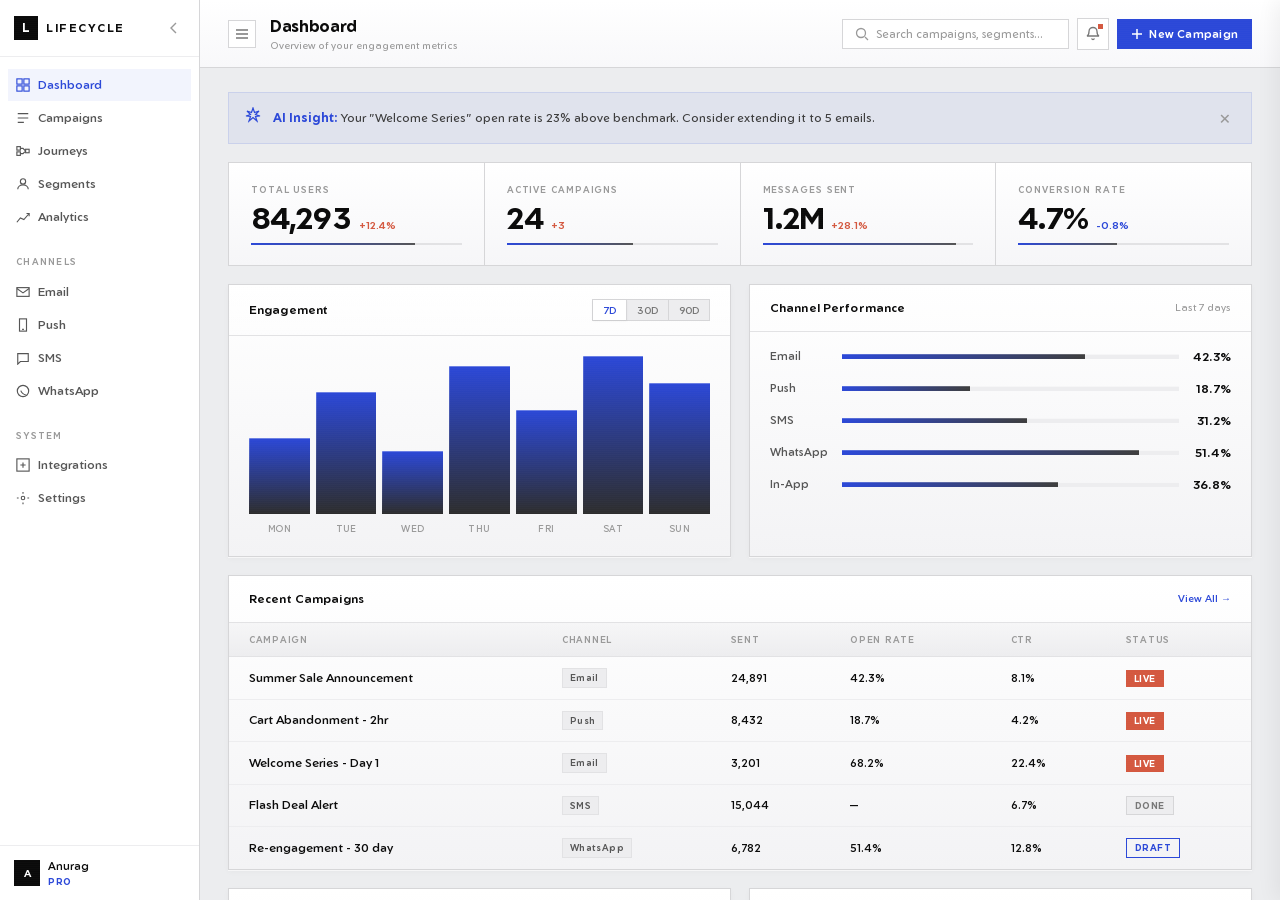
==== commit 9a5c2321: "Major rework: white slim sidebar, steel brush texture, blue-dominant, heavy interactivity" ====
--- a/index.html
+++ b/index.html
@@ -5,20 +5,19 @@
     <meta name="viewport" content="width=device-width, initial-scale=1.0">
     <title>Lifecycle — Dashboard</title>
     <link rel="stylesheet" href="styles.css">
-    <link rel="stylesheet" href="styles.css">
 </head>
 <body>
     <div class="app">
         <!-- Sidebar -->
-        <aside class="sidebar">
+        <aside class="sidebar" id="sidebar">
             <div class="sidebar-header">
                 <div class="logo">
                     <div class="logo-mark">L</div>
                     <span>LIFECYCLE</span>
                 </div>
                 <button class="sidebar-collapse-btn" id="sidebarCollapse" aria-label="Collapse sidebar">
-                    <svg width="16" height="16" viewBox="0 0 16 16" fill="none">
-                        <path d="M10 3L5 8L10 13" stroke="currentColor" stroke-width="1.4"/>
+                    <svg width="14" height="14" viewBox="0 0 14 14" fill="none">
+                        <path d="M9 2L4 7L9 12" stroke="currentColor" stroke-width="1.4"/>
                     </svg>
                 </button>
             </div>
@@ -27,39 +26,39 @@
                 <div class="nav-section">
                     <a href="#" class="nav-item active" data-page="dashboard">
                         <svg width="16" height="16" viewBox="0 0 16 16" fill="none">
-                            <rect x="1" y="1" width="6" height="6" stroke="currentColor" stroke-width="1.4"/>
-                            <rect x="9" y="1" width="6" height="6" stroke="currentColor" stroke-width="1.4"/>
-                            <rect x="1" y="9" width="6" height="6" stroke="currentColor" stroke-width="1.4"/>
-                            <rect x="9" y="9" width="6" height="6" stroke="currentColor" stroke-width="1.4"/>
+                            <rect x="1" y="1" width="6" height="6" stroke="currentColor" stroke-width="1.3"/>
+                            <rect x="9" y="1" width="6" height="6" stroke="currentColor" stroke-width="1.3"/>
+                            <rect x="1" y="9" width="6" height="6" stroke="currentColor" stroke-width="1.3"/>
+                            <rect x="9" y="9" width="6" height="6" stroke="currentColor" stroke-width="1.3"/>
                         </svg>
                         <span>Dashboard</span>
                     </a>
                     <a href="#" class="nav-item" data-page="campaigns">
                         <svg width="16" height="16" viewBox="0 0 16 16" fill="none">
-                            <path d="M2 3H14M2 8H14M2 13H9" stroke="currentColor" stroke-width="1.4"/>
+                            <path d="M2 3H14M2 8H14M2 13H9" stroke="currentColor" stroke-width="1.3"/>
                         </svg>
                         <span>Campaigns</span>
                     </a>
                     <a href="#" class="nav-item" data-page="journeys">
                         <svg width="16" height="16" viewBox="0 0 16 16" fill="none">
-                            <rect x="1" y="3" width="4" height="4" stroke="currentColor" stroke-width="1.4"/>
-                            <rect x="11" y="6" width="4" height="4" stroke="currentColor" stroke-width="1.4"/>
-                            <rect x="1" y="9" width="4" height="4" stroke="currentColor" stroke-width="1.4"/>
-                            <path d="M5 5H8L11 8M5 11H8L11 8" stroke="currentColor" stroke-width="1.4"/>
+                            <rect x="1" y="3" width="4" height="4" stroke="currentColor" stroke-width="1.3"/>
+                            <rect x="11" y="6" width="4" height="4" stroke="currentColor" stroke-width="1.3"/>
+                            <rect x="1" y="9" width="4" height="4" stroke="currentColor" stroke-width="1.3"/>
+                            <path d="M5 5H8L11 8M5 11H8L11 8" stroke="currentColor" stroke-width="1.3"/>
                         </svg>
                         <span>Journeys</span>
                     </a>
                     <a href="#" class="nav-item" data-page="segments">
                         <svg width="16" height="16" viewBox="0 0 16 16" fill="none">
-                            <circle cx="8" cy="5" r="3" stroke="currentColor" stroke-width="1.4"/>
-                            <path d="M2 14C2 11.2 4.7 9 8 9C11.3 9 14 11.2 14 14" stroke="currentColor" stroke-width="1.4"/>
+                            <circle cx="8" cy="5" r="3" stroke="currentColor" stroke-width="1.3"/>
+                            <path d="M2 14C2 11.2 4.7 9 8 9C11.3 9 14 11.2 14 14" stroke="currentColor" stroke-width="1.3"/>
                         </svg>
                         <span>Segments</span>
                     </a>
                     <a href="#" class="nav-item" data-page="analytics">
                         <svg width="16" height="16" viewBox="0 0 16 16" fill="none">
-                            <path d="M1 14L5 9L9 11L15 4" stroke="currentColor" stroke-width="1.4"/>
-                            <path d="M12 4H15V7" stroke="currentColor" stroke-width="1.4"/>
+                            <path d="M1 14L5 9L9 11L15 4" stroke="currentColor" stroke-width="1.3"/>
+                            <path d="M12 4H15V7" stroke="currentColor" stroke-width="1.3"/>
                         </svg>
                         <span>Analytics</span>
                     </a>
@@ -69,28 +68,28 @@
                     <span class="nav-label">CHANNELS</span>
                     <a href="#" class="nav-item" data-page="email">
                         <svg width="16" height="16" viewBox="0 0 16 16" fill="none">
-                            <rect x="1" y="3" width="14" height="10" stroke="currentColor" stroke-width="1.4"/>
-                            <path d="M1 4L8 9L15 4" stroke="currentColor" stroke-width="1.4"/>
+                            <rect x="1" y="3" width="14" height="10" stroke="currentColor" stroke-width="1.3"/>
+                            <path d="M1 4L8 9L15 4" stroke="currentColor" stroke-width="1.3"/>
                         </svg>
                         <span>Email</span>
                     </a>
                     <a href="#" class="nav-item" data-page="push">
                         <svg width="16" height="16" viewBox="0 0 16 16" fill="none">
-                            <rect x="4" y="1" width="8" height="14" stroke="currentColor" stroke-width="1.4"/>
-                            <path d="M7 13H9" stroke="currentColor" stroke-width="1.4"/>
+                            <rect x="4" y="1" width="8" height="14" stroke="currentColor" stroke-width="1.3"/>
+                            <path d="M7 13H9" stroke="currentColor" stroke-width="1.3"/>
                         </svg>
                         <span>Push</span>
                     </a>
                     <a href="#" class="nav-item" data-page="sms">
                         <svg width="16" height="16" viewBox="0 0 16 16" fill="none">
-                            <path d="M2 3H14V12H5L2 15V3Z" stroke="currentColor" stroke-width="1.4"/>
+                            <path d="M2 3H14V12H5L2 15V3Z" stroke="currentColor" stroke-width="1.3"/>
                         </svg>
                         <span>SMS</span>
                     </a>
                     <a href="#" class="nav-item" data-page="whatsapp">
                         <svg width="16" height="16" viewBox="0 0 16 16" fill="none">
-                            <circle cx="8" cy="8" r="6.5" stroke="currentColor" stroke-width="1.4"/>
-                            <path d="M5.5 7.5C5.5 7.5 6 9.5 8 11C10 12.5 11 12 11 12" stroke="currentColor" stroke-width="1.4"/>
+                            <circle cx="8" cy="8" r="6.5" stroke="currentColor" stroke-width="1.3"/>
+                            <path d="M5.5 7.5C5.5 7.5 6 9.5 8 11C10 12.5 11 12 11 12" stroke="currentColor" stroke-width="1.3"/>
                         </svg>
                         <span>WhatsApp</span>
                     </a>
@@ -100,15 +99,15 @@
                     <span class="nav-label">SYSTEM</span>
                     <a href="#" class="nav-item" data-page="integrations">
                         <svg width="16" height="16" viewBox="0 0 16 16" fill="none">
-                            <rect x="1" y="1" width="14" height="14" stroke="currentColor" stroke-width="1.4"/>
-                            <path d="M5 8H11M8 5V11" stroke="currentColor" stroke-width="1.4"/>
+                            <rect x="1" y="1" width="14" height="14" stroke="currentColor" stroke-width="1.3"/>
+                            <path d="M5 8H11M8 5V11" stroke="currentColor" stroke-width="1.3"/>
                         </svg>
                         <span>Integrations</span>
                     </a>
                     <a href="#" class="nav-item" data-page="settings">
                         <svg width="16" height="16" viewBox="0 0 16 16" fill="none">
-                            <circle cx="8" cy="8" r="2" stroke="currentColor" stroke-width="1.4"/>
-                            <path d="M8 1V3M8 13V15M1 8H3M13 8H15M3 3L4.5 4.5M11.5 11.5L13 13M13 3L11.5 4.5M4.5 11.5L3 13" stroke="currentColor" stroke-width="1.4"/>
+                            <circle cx="8" cy="8" r="2" stroke="currentColor" stroke-width="1.3"/>
+                            <path d="M8 1V3M8 13V15M1 8H3M13 8H15" stroke="currentColor" stroke-width="1.3"/>
                         </svg>
                         <span>Settings</span>
                     </a>
@@ -149,14 +148,14 @@
                         </svg>
                         <input type="text" placeholder="Search campaigns, segments..." />
                     </div>
-                    <button class="topbar-icon-btn">
+                    <button class="topbar-icon-btn" id="notifBtn">
                         <svg width="16" height="16" viewBox="0 0 16 16" fill="none">
                             <path d="M12 5.5C12 3 10.2 1.5 8 1.5C5.8 1.5 4 3 4 5.5C4 9 2 10 2 10H14C14 10 12 9 12 5.5Z" stroke="currentColor" stroke-width="1.3"/>
                             <path d="M6.5 12.5C6.8 13 7.3 13.5 8 13.5C8.7 13.5 9.2 13 9.5 12.5" stroke="currentColor" stroke-width="1.3"/>
                         </svg>
                         <span class="notification-dot"></span>
                     </button>
-                    <button class="btn-create">
+                    <button class="btn-create" id="newCampaignBtn">
                         <svg width="12" height="12" viewBox="0 0 12 12" fill="none">
                             <path d="M6 1V11M1 6H11" stroke="currentColor" stroke-width="1.5"/>
                         </svg>
@@ -167,47 +166,52 @@
 
             <!-- Dashboard Content -->
             <div class="content">
+                <!-- AI Assistant Banner -->
+                <div class="ai-banner" id="aiBanner">
+                    <div class="ai-banner-icon">
+                        <svg width="16" height="16" viewBox="0 0 16 16" fill="none">
+                            <path d="M8 1L9.5 5.5L14 4L10.5 7.5L15 9L10.5 9.5L12 14L8 10.5L4 14L5.5 9.5L1 9L5.5 7.5L2 4L6.5 5.5L8 1Z" stroke="currentColor" stroke-width="1.2"/>
+                        </svg>
+                    </div>
+                    <div class="ai-banner-content">
+                        <p class="ai-banner-text"><strong>AI Insight:</strong> <span id="aiInsightText">Your "Welcome Series" open rate is 23% above benchmark. Consider extending it to 5 emails.</span></p>
+                    </div>
+                    <button class="ai-banner-dismiss" id="aiBannerDismiss">×</button>
+                </div>
+
                 <!-- Stats Row -->
                 <div class="stats-grid">
-                    <div class="stat-card">
+                    <div class="stat-card" data-tooltip="12.4% increase from last week">
                         <span class="stat-label">TOTAL USERS</span>
                         <div class="stat-row">
-                            <span class="stat-value">84,293</span>
+                            <span class="stat-value" data-target="84293">0</span>
                             <span class="stat-change up">+12.4%</span>
                         </div>
-                        <div class="stat-bar">
-                            <div class="stat-bar-fill" style="width: 78%"></div>
-                        </div>
-                    </div>
-                    <div class="stat-card">
+                        <div class="stat-bar"><div class="stat-bar-fill" style="width: 78%"></div></div>
+                    </div>
+                    <div class="stat-card" data-tooltip="3 new campaigns launched this week">
                         <span class="stat-label">ACTIVE CAMPAIGNS</span>
                         <div class="stat-row">
-                            <span class="stat-value">24</span>
+                            <span class="stat-value" data-target="24">0</span>
                             <span class="stat-change up">+3</span>
                         </div>
-                        <div class="stat-bar">
-                            <div class="stat-bar-fill" style="width: 60%"></div>
-                        </div>
-                    </div>
-                    <div class="stat-card">
+                        <div class="stat-bar"><div class="stat-bar-fill" style="width: 60%"></div></div>
+                    </div>
+                    <div class="stat-card" data-tooltip="Across all channels in last 30 days">
                         <span class="stat-label">MESSAGES SENT</span>
                         <div class="stat-row">
-                            <span class="stat-value">1.2M</span>
+                            <span class="stat-value" data-target="1200000" data-suffix="M" data-divide="1000000">0</span>
                             <span class="stat-change up">+28.1%</span>
                         </div>
-                        <div class="stat-bar">
-                            <div class="stat-bar-fill" style="width: 92%"></div>
-                        </div>
-                    </div>
-                    <div class="stat-card">
+                        <div class="stat-bar"><div class="stat-bar-fill" style="width: 92%"></div></div>
+                    </div>
+                    <div class="stat-card" data-tooltip="Slight dip — review cart abandonment flow">
                         <span class="stat-label">CONVERSION RATE</span>
                         <div class="stat-row">
-                            <span class="stat-value">4.7%</span>
+                            <span class="stat-value" data-target="4.7" data-suffix="%" data-decimal="true">0</span>
                             <span class="stat-change down">-0.8%</span>
                         </div>
-                        <div class="stat-bar">
-                            <div class="stat-bar-fill" style="width: 47%"></div>
-                        </div>
+                        <div class="stat-bar"><div class="stat-bar-fill" style="width: 47%"></div></div>
                     </div>
                 </div>
 
@@ -225,31 +229,31 @@
                         </div>
                         <div class="chart-body">
                             <div class="chart-grid">
-                                <div class="chart-col">
+                                <div class="chart-col" data-value="18,420">
                                     <div class="bar" style="height: 42%"></div>
                                     <span>Mon</span>
                                 </div>
-                                <div class="chart-col">
+                                <div class="chart-col" data-value="29,180">
                                     <div class="bar" style="height: 68%"></div>
                                     <span>Tue</span>
                                 </div>
-                                <div class="chart-col">
+                                <div class="chart-col" data-value="14,900">
                                     <div class="bar" style="height: 35%"></div>
                                     <span>Wed</span>
                                 </div>
-                                <div class="chart-col">
+                                <div class="chart-col" data-value="35,640">
                                     <div class="bar" style="height: 82%"></div>
                                     <span>Thu</span>
                                 </div>
-                                <div class="chart-col">
+                                <div class="chart-col" data-value="24,100">
                                     <div class="bar" style="height: 58%"></div>
                                     <span>Fri</span>
                                 </div>
-                                <div class="chart-col">
+                                <div class="chart-col" data-value="41,300">
                                     <div class="bar" style="height: 91%"></div>
                                     <span>Sat</span>
                                 </div>
-                                <div class="chart-col">
+                                <div class="chart-col" data-value="31,800">
                                     <div class="bar" style="height: 73%"></div>
                                     <span>Sun</span>
                                 </div>
@@ -266,37 +270,27 @@
                         <div class="channel-list">
                             <div class="channel-row">
                                 <span class="channel-name">Email</span>
-                                <div class="channel-bar-wrap">
-                                    <div class="channel-bar" style="width: 72%"></div>
-                                </div>
+                                <div class="channel-bar-wrap"><div class="channel-bar" style="width: 72%"></div></div>
                                 <span class="channel-val">42.3%</span>
                             </div>
                             <div class="channel-row">
                                 <span class="channel-name">Push</span>
-                                <div class="channel-bar-wrap">
-                                    <div class="channel-bar" style="width: 38%"></div>
-                                </div>
+                                <div class="channel-bar-wrap"><div class="channel-bar" style="width: 38%"></div></div>
                                 <span class="channel-val">18.7%</span>
                             </div>
                             <div class="channel-row">
                                 <span class="channel-name">SMS</span>
-                                <div class="channel-bar-wrap">
-                                    <div class="channel-bar" style="width: 55%"></div>
-                                </div>
+                                <div class="channel-bar-wrap"><div class="channel-bar" style="width: 55%"></div></div>
                                 <span class="channel-val">31.2%</span>
                             </div>
                             <div class="channel-row">
                                 <span class="channel-name">WhatsApp</span>
-                                <div class="channel-bar-wrap">
-                                    <div class="channel-bar" style="width: 88%"></div>
-                                </div>
+                                <div class="channel-bar-wrap"><div class="channel-bar" style="width: 88%"></div></div>
                                 <span class="channel-val">51.4%</span>
                             </div>
                             <div class="channel-row">
                                 <span class="channel-name">In-App</span>
-                                <div class="channel-bar-wrap">
-                                    <div class="channel-bar" style="width: 64%"></div>
-                                </div>
+                                <div class="channel-bar-wrap"><div class="channel-bar" style="width: 64%"></div></div>
                                 <span class="channel-val">36.8%</span>
                             </div>
                         </div>
@@ -381,9 +375,7 @@
                                     <span class="journey-name">Onboarding Flow</span>
                                     <span class="journey-meta">5 steps · 12,340 users</span>
                                 </div>
-                                <div class="journey-bar-wrap">
-                                    <div class="journey-bar" style="width: 72%"></div>
-                                </div>
+                                <div class="journey-bar-wrap"><div class="journey-bar" style="width: 72%"></div></div>
                                 <span class="journey-pct">72%</span>
                             </div>
                             <div class="journey-row">
@@ -391,9 +383,7 @@
                                     <span class="journey-name">Post-Purchase Nurture</span>
                                     <span class="journey-meta">8 steps · 5,891 users</span>
                                 </div>
-                                <div class="journey-bar-wrap">
-                                    <div class="journey-bar" style="width: 45%"></div>
-                                </div>
+                                <div class="journey-bar-wrap"><div class="journey-bar" style="width: 45%"></div></div>
                                 <span class="journey-pct">45%</span>
                             </div>
                             <div class="journey-row">
@@ -401,9 +391,7 @@
                                     <span class="journey-name">Win-back Campaign</span>
                                     <span class="journey-meta">3 steps · 2,104 users</span>
                                 </div>
-                                <div class="journey-bar-wrap">
-                                    <div class="journey-bar" style="width: 28%"></div>
-                                </div>
+                                <div class="journey-bar-wrap"><div class="journey-bar" style="width: 28%"></div></div>
                                 <span class="journey-pct">28%</span>
                             </div>
                             <div class="journey-row">
@@ -411,9 +399,7 @@
                                     <span class="journey-name">Loyalty Tier Upgrade</span>
                                     <span class="journey-meta">4 steps · 890 users</span>
                                 </div>
-                                <div class="journey-bar-wrap">
-                                    <div class="journey-bar" style="width: 91%"></div>
-                                </div>
+                                <div class="journey-bar-wrap"><div class="journey-bar" style="width: 91%"></div></div>
                                 <span class="journey-pct">91%</span>
                             </div>
                         </div>
@@ -422,11 +408,11 @@
                     <!-- Activity Feed -->
                     <div class="card">
                         <div class="card-head">
-                            <h3>Activity</h3>
-                            <span class="card-period">Today</span>
-                        </div>
-                        <div class="feed">
-                            <div class="feed-item">
+                            <h3>Live Activity</h3>
+                            <span class="live-indicator"><span class="live-dot"></span> Real-time</span>
+                        </div>
+                        <div class="feed" id="activityFeed">
+                            <div class="feed-item feed-enter">
                                 <div class="feed-dot"></div>
                                 <div class="feed-body">
                                     <p><strong>Summer Sale</strong> campaign went live</p>
@@ -468,6 +454,43 @@
         </main>
     </div>
 
+    <!-- Tooltip -->
+    <div class="tooltip" id="tooltip"></div>
+
+    <!-- Notification Panel -->
+    <div class="notif-panel" id="notifPanel">
+        <div class="notif-header">
+            <h4>Notifications</h4>
+            <button class="notif-close" id="notifClose">×</button>
+        </div>
+        <div class="notif-list">
+            <div class="notif-item unread">
+                <div class="notif-dot"></div>
+                <div class="notif-content">
+                    <p><strong>Campaign Alert:</strong> "Summer Sale" exceeded 40% open rate</p>
+                    <span>2 min ago</span>
+                </div>
+            </div>
+            <div class="notif-item unread">
+                <div class="notif-dot"></div>
+                <div class="notif-content">
+                    <p><strong>Segment Update:</strong> 1,204 users added from Shopify sync</p>
+                    <span>3 hr ago</span>
+                </div>
+            </div>
+            <div class="notif-item">
+                <div class="notif-dot"></div>
+                <div class="notif-content">
+                    <p><strong>Journey Complete:</strong> Loyalty Tier at 91% completion</p>
+                    <span>5 hr ago</span>
+                </div>
+            </div>
+        </div>
+    </div>
+
+    <!-- Toast Notifications -->
+    <div class="toast-container" id="toastContainer"></div>
+
     <script src="script.js"></script>
 </body>
 </html>
--- a/styles.css
+++ b/styles.css
@@ -1,925 +1,413 @@
 /* ===== GEOM FONT ===== */
-@font-face {
-    font-family: 'Geom';
-    src: url('fonts/Geom-Regular.woff2') format('woff2');
-    font-weight: 400;
-    font-style: normal;
-    font-display: swap;
-}
-@font-face {
-    font-family: 'Geom';
-    src: url('fonts/Geom-Medium.woff2') format('woff2');
-    font-weight: 500;
-    font-style: normal;
-    font-display: swap;
-}
-@font-face {
-    font-family: 'Geom';
-    src: url('fonts/Geom-SemiBold.woff2') format('woff2');
-    font-weight: 600;
-    font-style: normal;
-    font-display: swap;
-}
-@font-face {
-    font-family: 'Geom';
-    src: url('fonts/Geom-Bold.woff2') format('woff2');
-    font-weight: 700;
-    font-style: normal;
-    font-display: swap;
-}
-@font-face {
-    font-family: 'Geom';
-    src: url('fonts/Geom-Black.woff2') format('woff2');
-    font-weight: 900;
-    font-style: normal;
-    font-display: swap;
-}
-
-*, *::before, *::after {
-    margin: 0;
-    padding: 0;
-    box-sizing: border-box;
-}
+@font-face { font-family: 'Geom'; src: url('fonts/Geom-Regular.woff2') format('woff2'); font-weight: 400; font-style: normal; font-display: swap; }
+@font-face { font-family: 'Geom'; src: url('fonts/Geom-Medium.woff2') format('woff2'); font-weight: 500; font-style: normal; font-display: swap; }
+@font-face { font-family: 'Geom'; src: url('fonts/Geom-SemiBold.woff2') format('woff2'); font-weight: 600; font-style: normal; font-display: swap; }
+@font-face { font-family: 'Geom'; src: url('fonts/Geom-Bold.woff2') format('woff2'); font-weight: 700; font-style: normal; font-display: swap; }
+@font-face { font-family: 'Geom'; src: url('fonts/Geom-Black.woff2') format('woff2'); font-weight: 900; font-style: normal; font-display: swap; }
+
+*, *::before, *::after { margin: 0; padding: 0; box-sizing: border-box; }
 
 :root {
-    --bg: #eaeaec;
-    --surface: #f4f4f5;
-    --surface-raised: #ffffff;
+    --bg: #ecedef;
+    --surface: #f4f4f6;
+    --white: #ffffff;
     --black: #0a0a0a;
     --grey-900: #1a1a1a;
-    --grey-800: #2a2a2a;
+    --grey-800: #2d2d2d;
     --grey-700: #3d3d3d;
-    --grey-600: #555555;
-    --grey-500: #777777;
-    --grey-400: #999999;
-    --grey-300: #bbbbbb;
-    --grey-200: #d4d4d6;
-    --grey-150: #e0e0e2;
-    --grey-100: #ebebed;
-    --grey-50: #f5f5f6;
-    --white: #ffffff;
-    --accent-red: #D4583F;
-    --accent-red-light: rgba(212, 88, 63, 0.04);
-    --accent-blue: #2B48D8;
-    --accent-blue-light: rgba(43, 72, 216, 0.06);
+    --grey-600: #555;
+    --grey-500: #777;
+    --grey-400: #999;
+    --grey-300: #bbb;
+    --grey-200: #d6d6d8;
+    --grey-150: #e2e2e4;
+    --grey-100: #ededef;
+    --grey-50: #f6f6f7;
+    --blue: #2B48D8;
+    --blue-light: rgba(43, 72, 216, 0.06);
+    --blue-glow: rgba(43, 72, 216, 0.12);
+    --red: #D4583F;
+    --red-light: rgba(212, 88, 63, 0.05);
     --font: 'Geom', sans-serif;
-    --sidebar-w: 240px;
-    /* Steel gradients */
-    --steel-surface: linear-gradient(180deg, #ffffff 0%, #f0f0f2 100%);
-    --steel-card: linear-gradient(180deg, #fafafa 0%, #f2f2f4 50%, #eeeef0 100%);
-    --steel-highlight: linear-gradient(180deg, rgba(255,255,255,0.8) 0%, rgba(255,255,255,0) 40%);
-    --steel-border: linear-gradient(180deg, #d8d8da 0%, #c8c8ca 100%);
-}
-
-html {
-    -webkit-font-smoothing: antialiased;
-    -moz-osx-font-smoothing: grayscale;
-}
-
-body {
-    font-family: var(--font);
-    background: var(--bg);
-    color: var(--black);
-    font-size: 13px;
-    line-height: 1.5;
-}
-
+    --sidebar-w: 200px;
+}
+
+html { -webkit-font-smoothing: antialiased; }
+body { font-family: var(--font); background: var(--bg); color: var(--black); font-size: 13px; line-height: 1.5; }
 a { text-decoration: none; color: inherit; }
-button { border: none; background: none; cursor: pointer; font-family: inherit; }
+button { border: none; background: none; cursor: pointer; font-family: var(--font); }
 table { width: 100%; border-collapse: collapse; }
 
+/* ===== BRUSHED TEXTURE ===== */
+.app::before {
+    content: '';
+    position: fixed;
+    inset: 0;
+    background: repeating-linear-gradient(
+        0deg,
+        transparent,
+        transparent 1px,
+        rgba(255,255,255,0.015) 1px,
+        rgba(255,255,255,0.015) 2px
+    );
+    pointer-events: none;
+    z-index: 9999;
+}
+
 /* ===== LAYOUT ===== */
-.app {
-    display: flex;
-    height: 100vh;
-    overflow: hidden;
-}
-
-/* ===== SIDEBAR ===== */
+.app { display: flex; height: 100vh; overflow: hidden; position: relative; }
+
+/* ===== SIDEBAR — WHITE, SLIM ===== */
 .sidebar {
     width: var(--sidebar-w);
-    background: var(--accent-red-light);
-    background-image: linear-gradient(180deg, rgba(212,88,63,0.03) 0%, rgba(212,88,63,0.06) 100%);
+    background: var(--white);
     border-right: 1px solid var(--grey-200);
     display: flex;
     flex-direction: column;
     flex-shrink: 0;
     overflow-y: auto;
-    transition: transform 0.25s cubic-bezier(0.4, 0, 0.2, 1), width 0.25s cubic-bezier(0.4, 0, 0.2, 1);
-    position: relative;
-    z-index: 100;
-}
-
-.sidebar.collapsed {
-    transform: translateX(-100%);
-    width: 0;
-    border: none;
-    overflow: hidden;
-}
-
-.sidebar-toggle {
-    position: fixed;
-    top: 20px;
-    left: 12px;
-    width: 28px;
-    height: 28px;
-    display: flex;
-    align-items: center;
-    justify-content: center;
-    background: var(--surface-raised);
-    border: 1px solid var(--grey-200);
-    z-index: 200;
-    cursor: pointer;
-    transition: all 0.15s ease;
-    opacity: 0;
-    pointer-events: none;
-}
-
-.sidebar.collapsed ~ .main .sidebar-toggle,
-.sidebar-toggle.visible {
-    opacity: 1;
-    pointer-events: all;
-}
+    transition: width 0.25s cubic-bezier(0.4, 0, 0.2, 1), transform 0.25s cubic-bezier(0.4, 0, 0.2, 1);
+}
+
+.sidebar.collapsed { width: 0; overflow: hidden; border: none; }
 
 .sidebar-header {
-    padding: 22px 20px 18px;
-    border-bottom: 1px solid rgba(212, 88, 63, 0.08);
+    padding: 16px 14px;
+    border-bottom: 1px solid var(--grey-100);
     display: flex;
     align-items: center;
     justify-content: space-between;
 }
 
-.logo {
-    display: flex;
-    align-items: center;
-    gap: 10px;
-}
+.logo { display: flex; align-items: center; gap: 8px; }
 
 .logo-mark {
-    width: 28px;
-    height: 28px;
-    background: var(--black);
-    color: var(--white);
-    display: flex;
-    align-items: center;
-    justify-content: center;
-    font-family: var(--font);
-    font-weight: 700;
-    font-size: 14px;
-}
-
-.logo span {
-    font-family: var(--font);
-    font-size: 13px;
-    font-weight: 600;
-    letter-spacing: 0.12em;
-    color: var(--black);
-}
+    width: 24px; height: 24px;
+    background: var(--black); color: var(--white);
+    display: flex; align-items: center; justify-content: center;
+    font-size: 12px; font-weight: 700;
+}
+
+.logo span { font-size: 11px; font-weight: 700; letter-spacing: 0.14em; color: var(--black); }
 
 .sidebar-collapse-btn {
-    width: 24px;
-    height: 24px;
-    display: flex;
-    align-items: center;
-    justify-content: center;
-    color: var(--grey-500);
-    cursor: pointer;
-    transition: color 0.15s;
-}
-
-.sidebar-collapse-btn:hover {
-    color: var(--black);
-}
-
-.sidebar-nav {
-    flex: 1;
-    padding: 16px 12px;
-    display: flex;
-    flex-direction: column;
-    gap: 24px;
-}
-
-.nav-section {
-    display: flex;
-    flex-direction: column;
-    gap: 1px;
-}
-
-.nav-label {
-    font-size: 10px;
-    font-weight: 600;
-    letter-spacing: 0.12em;
+    width: 22px; height: 22px;
+    display: flex; align-items: center; justify-content: center;
     color: var(--grey-400);
-    padding: 4px 10px 10px;
-}
+    transition: all 0.15s;
+}
+.sidebar-collapse-btn:hover { color: var(--black); }
+
+.sidebar-nav { flex: 1; padding: 12px 8px; display: flex; flex-direction: column; gap: 18px; }
+
+.nav-section { display: flex; flex-direction: column; gap: 1px; }
+
+.nav-label { font-size: 9px; font-weight: 600; letter-spacing: 0.14em; color: var(--grey-400); padding: 4px 8px 6px; }
 
 .nav-item {
-    display: flex;
-    align-items: center;
-    gap: 10px;
-    padding: 9px 10px;
-    color: var(--grey-600);
-    font-size: 13px;
-    font-weight: 450;
-    transition: all 0.12s ease;
-}
-
-.nav-item:hover {
-    color: var(--black);
-    background: rgba(212, 88, 63, 0.04);
-}
-
-.nav-item.active {
-    color: var(--black);
-    background: var(--surface-raised);
-    font-weight: 500;
-    border: 1px solid var(--grey-200);
-    box-shadow: 0 1px 3px rgba(0,0,0,0.04);
-}
-
-.nav-item svg { flex-shrink: 0; }
-
-/* Sidebar Footer */
-.sidebar-footer {
-    padding: 16px;
-    border-top: 1px solid rgba(212, 88, 63, 0.08);
-}
-
-.user-info {
-    display: flex;
-    align-items: center;
-    gap: 10px;
-}
-
-.user-avatar {
-    width: 30px;
-    height: 30px;
-    background: var(--black);
-    color: var(--white);
-    display: flex;
-    align-items: center;
-    justify-content: center;
-    font-size: 12px;
-    font-weight: 700;
-    font-family: var(--font);
-}
-
-.user-details {
-    display: flex;
-    flex-direction: column;
-}
-
-.user-name {
-    font-size: 12px;
-    font-weight: 500;
-    color: var(--black);
-}
-
-.user-plan {
-    font-size: 10px;
-    font-weight: 600;
-    letter-spacing: 0.08em;
-    color: var(--accent-red);
-}
+    display: flex; align-items: center; gap: 8px;
+    padding: 7px 8px; color: var(--grey-600);
+    font-size: 12px; font-weight: 450;
+    transition: all 0.12s;
+}
+.nav-item:hover { color: var(--black); background: var(--grey-50); }
+.nav-item.active { color: var(--blue); background: var(--blue-light); font-weight: 500; }
+.nav-item svg { flex-shrink: 0; width: 14px; height: 14px; }
+
+.sidebar-footer { padding: 12px 14px; border-top: 1px solid var(--grey-100); }
+.user-info { display: flex; align-items: center; gap: 8px; }
+.user-avatar { width: 26px; height: 26px; background: var(--black); color: var(--white); display: flex; align-items: center; justify-content: center; font-size: 10px; font-weight: 700; }
+.user-details { display: flex; flex-direction: column; }
+.user-name { font-size: 11px; font-weight: 500; }
+.user-plan { font-size: 9px; font-weight: 700; letter-spacing: 0.06em; color: var(--blue); }
 
 /* ===== MAIN ===== */
-.main {
-    flex: 1;
-    display: flex;
-    flex-direction: column;
-    overflow-y: auto;
-    position: relative;
-}
+.main { flex: 1; display: flex; flex-direction: column; overflow-y: auto; }
 
 /* ===== TOPBAR ===== */
 .topbar {
-    display: flex;
-    align-items: center;
-    justify-content: space-between;
-    padding: 18px 32px;
-    background: var(--steel-surface);
+    display: flex; align-items: center; justify-content: space-between;
+    padding: 14px 28px;
+    background: linear-gradient(180deg, #ffffff 0%, #f8f8fa 100%);
     border-bottom: 1px solid var(--grey-200);
     flex-shrink: 0;
     position: relative;
 }
-
-.topbar::after {
-    content: '';
-    position: absolute;
-    bottom: -1px;
-    left: 0;
-    right: 0;
-    height: 1px;
-    background: linear-gradient(90deg, transparent, rgba(255,255,255,0.6), transparent);
-}
-
-.topbar-left {
-    display: flex;
-    align-items: center;
-    gap: 16px;
-}
+.topbar::after { content: ''; position: absolute; top: 0; left: 0; right: 0; height: 1px; background: rgba(255,255,255,0.9); }
+
+.topbar-left { display: flex; align-items: center; gap: 14px; }
 
 .sidebar-toggle-btn {
-    width: 28px;
-    height: 28px;
-    display: flex;
-    align-items: center;
-    justify-content: center;
+    width: 28px; height: 28px;
+    display: flex; align-items: center; justify-content: center;
+    border: 1px solid var(--grey-200); color: var(--grey-500);
+    background: var(--white); transition: all 0.12s;
+}
+.sidebar-toggle-btn:hover { color: var(--black); border-color: var(--blue); }
+
+.topbar-title-group { display: flex; flex-direction: column; gap: 0; }
+.page-title { font-size: 16px; font-weight: 700; letter-spacing: -0.02em; }
+.page-subtitle { font-size: 10px; color: var(--grey-400); font-weight: 400; }
+
+.topbar-right { display: flex; align-items: center; gap: 8px; }
+
+.search-box {
+    display: flex; align-items: center; gap: 7px;
+    padding: 7px 12px; background: var(--white);
+    border: 1px solid var(--grey-200); color: var(--grey-400);
+    transition: border-color 0.15s;
+}
+.search-box:focus-within { border-color: var(--blue); box-shadow: 0 0 0 2px var(--blue-light); }
+.search-box input { border: none; background: none; outline: none; font-family: var(--font); font-size: 11px; width: 180px; color: var(--black); }
+.search-box input::placeholder { color: var(--grey-400); }
+
+.topbar-icon-btn {
+    width: 32px; height: 32px;
+    display: flex; align-items: center; justify-content: center;
+    border: 1px solid var(--grey-200); color: var(--grey-500);
+    background: var(--white); position: relative; transition: all 0.12s;
+}
+.topbar-icon-btn:hover { border-color: var(--blue); color: var(--blue); }
+
+.notification-dot { position: absolute; top: 5px; right: 5px; width: 5px; height: 5px; background: var(--red); animation: pulse 2s infinite; }
+@keyframes pulse { 0%,100%{opacity:1} 50%{opacity:0.4} }
+
+.btn-create {
+    display: flex; align-items: center; gap: 6px;
+    padding: 8px 14px; background: var(--blue); color: var(--white);
+    font-size: 11px; font-weight: 600; letter-spacing: 0.02em;
+    transition: all 0.15s;
+}
+.btn-create:hover { background: #1e3ab8; transform: translateY(-1px); box-shadow: 0 4px 12px rgba(43,72,216,0.2); }
+
+/* ===== AI BANNER ===== */
+.ai-banner {
+    display: flex; align-items: center; gap: 12px;
+    padding: 12px 16px;
+    background: var(--blue-light);
+    border: 1px solid rgba(43,72,216,0.12);
+    animation: slideDown 0.4s ease;
+}
+.ai-banner-icon { color: var(--blue); flex-shrink: 0; }
+.ai-banner-content { flex: 1; }
+.ai-banner-text { font-size: 12px; color: var(--grey-700); }
+.ai-banner-text strong { color: var(--blue); }
+.ai-banner-dismiss { font-size: 18px; color: var(--grey-400); padding: 4px; line-height: 1; transition: color 0.1s; }
+.ai-banner-dismiss:hover { color: var(--black); }
+.ai-banner.hidden { display: none; }
+
+@keyframes slideDown { from { opacity: 0; transform: translateY(-8px); } to { opacity: 1; transform: translateY(0); } }
+
+/* ===== CONTENT ===== */
+.content { padding: 24px 28px; display: flex; flex-direction: column; gap: 18px; }
+
+/* ===== STATS ===== */
+.stats-grid { display: grid; grid-template-columns: repeat(4, 1fr); gap: 1px; background: var(--grey-200); border: 1px solid var(--grey-200); }
+
+.stat-card {
+    background: linear-gradient(180deg, #ffffff 0%, #f6f6f8 100%);
+    padding: 20px 22px;
+    display: flex; flex-direction: column; gap: 6px;
+    position: relative; overflow: hidden;
+    transition: all 0.2s;
+    cursor: default;
+}
+.stat-card::before { content: ''; position: absolute; top: 0; left: 0; right: 0; height: 1px; background: rgba(255,255,255,0.9); }
+.stat-card:hover { background: linear-gradient(180deg, #ffffff 0%, #f0f0ff 100%); }
+.stat-card:hover .stat-value { color: var(--blue); }
+
+.stat-label { font-size: 9px; font-weight: 600; letter-spacing: 0.1em; color: var(--grey-400); }
+.stat-row { display: flex; align-items: baseline; gap: 8px; }
+.stat-value { font-size: 30px; font-weight: 700; letter-spacing: -0.03em; line-height: 1; transition: color 0.2s; }
+.stat-change { font-size: 10px; font-weight: 600; }
+.stat-change.up { color: var(--red); }
+.stat-change.down { color: var(--blue); }
+
+.stat-bar { height: 2px; background: var(--grey-150); margin-top: 4px; }
+.stat-bar-fill { height: 100%; background: linear-gradient(90deg, var(--blue), var(--grey-600)); transition: width 1s cubic-bezier(0.4,0,0.2,1); }
+
+/* ===== CARDS — STEEL ===== */
+.card {
+    background: linear-gradient(180deg, #ffffff 0%, #f3f3f5 100%);
     border: 1px solid var(--grey-200);
-    color: var(--grey-500);
-    cursor: pointer;
-    background: var(--surface-raised);
-    transition: all 0.12s;
-}
-
-.sidebar-toggle-btn:hover {
-    color: var(--black);
-    border-color: var(--grey-300);
-}
-
-.topbar-title-group {
-    display: flex;
-    flex-direction: column;
-    gap: 1px;
-}
-
-.page-title {
-    font-family: var(--font);
-    font-size: 18px;
-    font-weight: 700;
-    letter-spacing: -0.02em;
-}
-
-.page-subtitle {
-    font-size: 11px;
-    color: var(--grey-500);
-    font-weight: 400;
-}
-
-.topbar-right {
-    display: flex;
-    align-items: center;
-    gap: 10px;
-}
-
-.search-box {
-    display: flex;
-    align-items: center;
-    gap: 8px;
-    padding: 8px 14px;
-    background: var(--surface-raised);
-    border: 1px solid var(--grey-200);
-    color: var(--grey-400);
-}
-
-.search-box input {
-    border: none;
-    background: none;
-    outline: none;
-    font-family: var(--font);
-    font-size: 12px;
-    width: 200px;
-    color: var(--black);
-}
-
-.search-box input::placeholder { color: var(--grey-400); }
-
-.topbar-icon-btn {
-    width: 34px;
-    height: 34px;
-    display: flex;
-    align-items: center;
-    justify-content: center;
-    border: 1px solid var(--grey-200);
-    color: var(--grey-600);
-    position: relative;
-    background: var(--surface-raised);
-    transition: all 0.12s;
-}
-
-.topbar-icon-btn:hover {
-    border-color: var(--grey-300);
-    color: var(--black);
-}
-
-.notification-dot {
-    position: absolute;
-    top: 6px;
-    right: 6px;
-    width: 5px;
-    height: 5px;
-    background: var(--accent-red);
-}
-
-.btn-create {
-    display: flex;
-    align-items: center;
-    gap: 7px;
-    padding: 9px 18px;
-    background: var(--black);
-    color: var(--white);
-    font-size: 12px;
-    font-weight: 600;
-    letter-spacing: 0.02em;
-    font-family: var(--font);
-    transition: all 0.12s;
-}
-
-.btn-create:hover {
-    background: var(--grey-700);
-}
-
-/* ===== CONTENT ===== */
-.content {
-    padding: 28px 32px;
-    display: flex;
-    flex-direction: column;
-    gap: 20px;
-}
-
-/* ===== STATS ===== */
-.stats-grid {
-    display: grid;
-    grid-template-columns: repeat(4, 1fr);
-    gap: 1px;
-    background: var(--grey-200);
-    border: 1px solid var(--grey-200);
-    box-shadow: 0 1px 0 rgba(255,255,255,0.5), 0 2px 8px rgba(0,0,0,0.04);
-}
-
-.stat-card {
-    background: var(--steel-card);
-    padding: 22px 24px;
-    display: flex;
-    flex-direction: column;
-    gap: 8px;
-    position: relative;
-    overflow: hidden;
-}
-
-.stat-card::before {
-    content: '';
-    position: absolute;
-    top: 0;
-    left: 0;
-    right: 0;
-    height: 1px;
-    background: rgba(255,255,255,0.9);
-}
-
-.stat-label {
-    font-size: 10px;
-    font-weight: 600;
-    letter-spacing: 0.1em;
-    color: var(--grey-500);
-}
-
-.stat-row {
-    display: flex;
-    align-items: baseline;
-    gap: 10px;
-}
-
-.stat-value {
-    font-family: var(--font);
-    font-size: 32px;
-    font-weight: 700;
-    letter-spacing: -0.03em;
-    line-height: 1;
-}
-
-.stat-change {
-    font-size: 11px;
-    font-weight: 600;
-}
-
-.stat-change.up { color: var(--accent-red); }
-.stat-change.down { color: var(--accent-blue); }
-
-.stat-bar {
-    height: 3px;
-    background: var(--grey-150);
-    margin-top: 4px;
-}
-
-.stat-bar-fill {
-    height: 100%;
-    background: linear-gradient(90deg, var(--grey-800), var(--grey-600));
-}
-
-/* ===== CARDS - STEEL FINISH ===== */
-.card {
-    background: var(--steel-card);
-    border: 1px solid var(--grey-200);
-    overflow: hidden;
-    position: relative;
-    box-shadow: 0 1px 0 rgba(255,255,255,0.5), 0 2px 8px rgba(0,0,0,0.03);
-}
-
-.card::before {
-    content: '';
-    position: absolute;
-    top: 0;
-    left: 0;
-    right: 0;
-    height: 1px;
-    background: rgba(255,255,255,0.9);
-    z-index: 1;
-}
+    overflow: hidden; position: relative;
+    box-shadow: 0 1px 0 rgba(255,255,255,0.6), 0 2px 6px rgba(0,0,0,0.03);
+    transition: box-shadow 0.2s, transform 0.2s;
+}
+.card::before { content:''; position: absolute; top:0; left:0; right:0; height:1px; background: rgba(255,255,255,0.9); z-index:1; }
+.card:hover { box-shadow: 0 1px 0 rgba(255,255,255,0.6), 0 4px 16px rgba(0,0,0,0.06); transform: translateY(-1px); }
 
 .card-head {
-    display: flex;
-    align-items: center;
-    justify-content: space-between;
-    padding: 18px 24px;
+    display: flex; align-items: center; justify-content: space-between;
+    padding: 14px 20px;
     border-bottom: 1px solid var(--grey-150);
-    background: linear-gradient(180deg, rgba(255,255,255,0.6) 0%, transparent 100%);
-}
-
-.card-head h3 {
-    font-family: var(--font);
-    font-size: 13px;
-    font-weight: 600;
-    letter-spacing: 0.01em;
-}
-
-.card-action {
-    font-size: 11px;
-    font-weight: 500;
-    color: var(--accent-blue);
-    transition: color 0.12s;
-}
-
-.card-action:hover { color: var(--black); }
-
-.card-period {
-    font-size: 11px;
-    color: var(--grey-400);
-}
-
-/* Toggle Buttons */
-.toggle-group {
-    display: flex;
-    border: 1px solid var(--grey-200);
-    background: var(--grey-100);
-}
-
-.toggle-btn {
-    padding: 5px 12px;
-    font-size: 11px;
-    font-weight: 500;
-    font-family: var(--font);
-    color: var(--grey-500);
-    border-right: 1px solid var(--grey-200);
-    transition: all 0.12s;
-}
-
+    background: linear-gradient(180deg, rgba(255,255,255,0.5) 0%, transparent 100%);
+}
+.card-head h3 { font-size: 12px; font-weight: 600; letter-spacing: 0.01em; }
+.card-action { font-size: 10px; font-weight: 500; color: var(--blue); transition: all 0.12s; }
+.card-action:hover { color: var(--black); transform: translateX(2px); }
+.card-period { font-size: 10px; color: var(--grey-400); }
+
+.toggle-group { display: flex; border: 1px solid var(--grey-200); background: var(--grey-100); }
+.toggle-btn { padding: 4px 10px; font-size: 10px; font-weight: 500; color: var(--grey-500); border-right: 1px solid var(--grey-200); transition: all 0.12s; }
 .toggle-btn:last-child { border-right: none; }
-
-.toggle-btn.active {
-    background: var(--surface-raised);
-    color: var(--black);
-    box-shadow: 0 1px 2px rgba(0,0,0,0.06);
-}
-
-.toggle-btn:hover:not(.active) {
-    color: var(--black);
-}
-
-/* ===== GRID ===== */
-.grid-2col {
-    display: grid;
-    grid-template-columns: 1fr 1fr;
-    gap: 20px;
-}
+.toggle-btn.active { background: var(--white); color: var(--blue); box-shadow: 0 1px 2px rgba(0,0,0,0.06); }
+.toggle-btn:hover:not(.active) { color: var(--black); }
+
+.grid-2col { display: grid; grid-template-columns: 1fr 1fr; gap: 18px; }
 
 /* ===== CHART ===== */
-.chart-body {
-    padding: 24px;
-    height: 240px;
-}
-
-.chart-grid {
-    display: flex;
-    align-items: flex-end;
-    gap: 8px;
-    height: 100%;
-}
+.chart-body { padding: 20px; height: 220px; }
+.chart-grid { display: flex; align-items: flex-end; gap: 6px; height: 100%; }
 
 .chart-col {
-    flex: 1;
-    display: flex;
-    flex-direction: column;
-    align-items: center;
-    height: 100%;
-    justify-content: flex-end;
-    gap: 10px;
+    flex: 1; display: flex; flex-direction: column; align-items: center;
+    height: 100%; justify-content: flex-end; gap: 8px;
+    position: relative; cursor: pointer;
 }
 
 .chart-col .bar {
     width: 100%;
-    background: linear-gradient(180deg, var(--grey-600) 0%, var(--grey-800) 100%);
-    transition: height 0.4s cubic-bezier(0.4, 0, 0.2, 1);
+    background: linear-gradient(180deg, var(--blue) 0%, var(--grey-800) 100%);
+    transition: height 0.4s cubic-bezier(0.4,0,0.2,1), opacity 0.2s;
     position: relative;
 }
-
-.chart-col .bar::before {
-    content: '';
-    position: absolute;
-    top: 0;
-    left: 0;
-    right: 0;
-    height: 1px;
-    background: rgba(255,255,255,0.3);
-}
-
-.chart-col .bar::after {
-    content: '';
-    position: absolute;
-    top: 0;
-    left: 0;
-    width: 1px;
-    bottom: 0;
-    background: linear-gradient(180deg, rgba(255,255,255,0.15), transparent);
-}
-
-.chart-col span {
-    font-size: 10px;
-    color: var(--grey-400);
-    font-weight: 500;
-    text-transform: uppercase;
-    letter-spacing: 0.04em;
-}
+.chart-col .bar::before { content:''; position: absolute; top:0; left:0; right:0; height:1px; background: rgba(255,255,255,0.3); }
+.chart-col .bar::after { content:''; position: absolute; top:0; left:0; width:1px; bottom:0; background: linear-gradient(180deg, rgba(255,255,255,0.2), transparent); }
+
+.chart-col:hover .bar { opacity: 0.8; }
+.chart-col span { font-size: 9px; color: var(--grey-400); font-weight: 500; text-transform: uppercase; letter-spacing: 0.04em; }
+
+/* Chart tooltip on hover */
+.chart-col::after {
+    content: attr(data-value);
+    position: absolute; top: -28px;
+    background: var(--black); color: var(--white);
+    padding: 3px 8px; font-size: 10px; font-weight: 500;
+    white-space: nowrap; opacity: 0; transform: translateY(4px);
+    transition: all 0.15s; pointer-events: none;
+}
+.chart-col:hover::after { opacity: 1; transform: translateY(0); }
 
 /* ===== CHANNEL LIST ===== */
-.channel-list {
-    padding: 20px 24px;
-    display: flex;
-    flex-direction: column;
-    gap: 16px;
-}
-
-.channel-row {
-    display: flex;
-    align-items: center;
-    gap: 14px;
-}
-
-.channel-name {
-    width: 70px;
-    font-size: 12px;
-    font-weight: 500;
-    color: var(--grey-600);
-}
-
-.channel-bar-wrap {
-    flex: 1;
-    height: 6px;
-    background: var(--grey-150);
-    position: relative;
-    overflow: hidden;
-}
-
-.channel-bar-wrap::before {
-    content: '';
-    position: absolute;
-    top: 0;
-    left: 0;
-    right: 0;
-    height: 1px;
-    background: rgba(255,255,255,0.5);
-}
-
-.channel-bar {
-    height: 100%;
-    background: linear-gradient(90deg, var(--grey-700), var(--grey-900));
-    transition: width 0.6s cubic-bezier(0.4, 0, 0.2, 1);
-    position: relative;
-}
-
-.channel-bar::after {
-    content: '';
-    position: absolute;
-    top: 0;
-    left: 0;
-    right: 0;
-    height: 1px;
-    background: rgba(255,255,255,0.2);
-}
-
-.channel-val {
-    font-family: var(--font);
-    font-size: 13px;
-    font-weight: 600;
-    width: 44px;
-    text-align: right;
-}
+.channel-list { padding: 16px 20px; display: flex; flex-direction: column; gap: 14px; }
+.channel-row { display: flex; align-items: center; gap: 12px; transition: transform 0.15s; }
+.channel-row:hover { transform: translateX(3px); }
+.channel-name { width: 60px; font-size: 11px; font-weight: 500; color: var(--grey-600); }
+.channel-bar-wrap { flex: 1; height: 5px; background: var(--grey-100); position: relative; overflow: hidden; }
+.channel-bar-wrap::before { content:''; position: absolute; top:0; left:0; right:0; height:1px; background: rgba(255,255,255,0.5); }
+.channel-bar { height: 100%; background: linear-gradient(90deg, var(--blue), var(--grey-700)); transition: width 0.6s cubic-bezier(0.4,0,0.2,1); position: relative; }
+.channel-bar::after { content:''; position: absolute; top:0; left:0; right:0; height:1px; background: rgba(255,255,255,0.2); }
+.channel-val { font-size: 12px; font-weight: 600; width: 40px; text-align: right; }
 
 /* ===== TABLE ===== */
-.table-wrap {
-    overflow-x: auto;
-}
-
-table thead th {
-    text-align: left;
-    padding: 11px 24px;
-    font-size: 10px;
-    font-weight: 600;
-    color: var(--grey-400);
-    letter-spacing: 0.08em;
-    border-bottom: 1px solid var(--grey-150);
-    background: linear-gradient(180deg, var(--grey-50) 0%, var(--grey-100) 100%);
-    font-family: var(--font);
-}
-
-table tbody td {
-    padding: 13px 24px;
-    font-size: 13px;
-    border-bottom: 1px solid var(--grey-100);
-    font-family: var(--font);
-}
-
+.table-wrap { overflow-x: auto; }
+table thead th { text-align: left; padding: 10px 20px; font-size: 9px; font-weight: 600; color: var(--grey-400); letter-spacing: 0.08em; border-bottom: 1px solid var(--grey-150); background: linear-gradient(180deg, var(--grey-50) 0%, var(--grey-100) 100%); }
+table tbody td { padding: 11px 20px; font-size: 12px; border-bottom: 1px solid var(--grey-100); transition: background 0.1s; }
 table tbody tr:last-child td { border-bottom: none; }
-
-table tbody tr {
-    transition: background 0.1s;
-}
-
-table tbody tr:hover {
-    background: rgba(43, 72, 216, 0.02);
-}
-
-.td-name { font-weight: 500; }
-
-.td-num {
-    font-family: var(--font);
-    font-weight: 500;
-    font-size: 12px;
-}
-
-.badge {
-    display: inline-block;
-    padding: 3px 8px;
-    background: var(--grey-100);
-    border: 1px solid var(--grey-150);
-    font-size: 10px;
-    font-weight: 600;
-    letter-spacing: 0.04em;
-    color: var(--grey-600);
-    font-family: var(--font);
-}
-
-.status {
-    display: inline-block;
-    padding: 3px 10px;
-    font-size: 10px;
-    font-weight: 700;
-    letter-spacing: 0.06em;
-    font-family: var(--font);
-}
-
-.status.live {
-    background: var(--accent-red);
-    color: var(--white);
-}
-
-.status.done {
-    background: var(--grey-100);
-    border: 1px solid var(--grey-200);
-    color: var(--grey-600);
-}
-
-.status.draft {
-    border: 1px solid var(--accent-blue);
-    color: var(--accent-blue);
-}
+table tbody tr { transition: all 0.15s; cursor: pointer; }
+table tbody tr:hover { background: var(--blue-light); }
+table tbody tr:hover .td-name { color: var(--blue); }
+.td-name { font-weight: 500; transition: color 0.15s; }
+.td-num { font-weight: 500; font-size: 11px; }
+
+.badge { display: inline-block; padding: 2px 7px; background: var(--grey-100); border: 1px solid var(--grey-150); font-size: 9px; font-weight: 600; letter-spacing: 0.04em; color: var(--grey-600); }
+.status { display: inline-block; padding: 2px 8px; font-size: 9px; font-weight: 700; letter-spacing: 0.06em; }
+.status.live { background: var(--red); color: var(--white); }
+.status.done { background: var(--grey-100); border: 1px solid var(--grey-200); color: var(--grey-500); }
+.status.draft { border: 1px solid var(--blue); color: var(--blue); }
 
 /* ===== JOURNEYS ===== */
-.journey-list {
-    padding: 16px 24px;
-    display: flex;
-    flex-direction: column;
-    gap: 4px;
-}
-
-.journey-row {
-    display: flex;
-    align-items: center;
-    gap: 16px;
-    padding: 12px 0;
-    border-bottom: 1px solid var(--grey-100);
-}
-
+.journey-list { padding: 12px 20px; display: flex; flex-direction: column; gap: 2px; }
+.journey-row { display: flex; align-items: center; gap: 14px; padding: 10px 0; border-bottom: 1px solid var(--grey-100); transition: all 0.15s; cursor: pointer; }
 .journey-row:last-child { border-bottom: none; }
-
-.journey-info {
-    flex: 1;
-    display: flex;
-    flex-direction: column;
-    gap: 2px;
-}
-
-.journey-name {
-    font-size: 13px;
-    font-weight: 500;
-}
-
-.journey-meta {
-    font-size: 11px;
-    color: var(--grey-400);
-}
-
-.journey-bar-wrap {
-    width: 100px;
-    height: 4px;
-    background: var(--grey-150);
-}
-
-.journey-bar {
-    height: 100%;
-    background: linear-gradient(90deg, var(--grey-700), var(--black));
-}
-
-.journey-pct {
-    font-family: var(--font);
-    font-size: 12px;
-    font-weight: 600;
-    width: 32px;
-    text-align: right;
-}
+.journey-row:hover { padding-left: 6px; }
+.journey-row:hover .journey-name { color: var(--blue); }
+.journey-info { flex: 1; display: flex; flex-direction: column; gap: 1px; }
+.journey-name { font-size: 12px; font-weight: 500; transition: color 0.15s; }
+.journey-meta { font-size: 10px; color: var(--grey-400); }
+.journey-bar-wrap { width: 80px; height: 3px; background: var(--grey-150); }
+.journey-bar { height: 100%; background: linear-gradient(90deg, var(--blue), var(--grey-700)); transition: width 0.6s cubic-bezier(0.4,0,0.2,1); }
+.journey-pct { font-size: 11px; font-weight: 600; width: 28px; text-align: right; }
 
 /* ===== ACTIVITY FEED ===== */
-.feed {
-    padding: 16px 24px;
-    display: flex;
-    flex-direction: column;
-}
-
-.feed-item {
-    display: flex;
-    gap: 12px;
-    padding: 12px 0;
-    border-bottom: 1px solid var(--grey-100);
-}
-
+.feed { padding: 12px 20px; display: flex; flex-direction: column; max-height: 260px; overflow: hidden; }
+.feed-item { display: flex; gap: 10px; padding: 10px 0; border-bottom: 1px solid var(--grey-100); animation: feedIn 0.3s ease; }
 .feed-item:last-child { border-bottom: none; }
-
-.feed-dot {
-    width: 6px;
-    height: 6px;
-    background: var(--grey-300);
-    margin-top: 6px;
-    flex-shrink: 0;
-}
-
-.feed-item:first-child .feed-dot {
-    background: var(--accent-red);
-}
-
-.feed-body {
-    display: flex;
-    flex-direction: column;
-    gap: 3px;
-}
-
-.feed-body p {
-    font-size: 12px;
-    color: var(--grey-600);
-}
-
-.feed-body p strong {
-    color: var(--black);
-    font-weight: 600;
-}
-
-.feed-body span {
-    font-size: 10px;
-    color: var(--grey-400);
-}
+.feed-dot { width: 5px; height: 5px; background: var(--grey-300); margin-top: 6px; flex-shrink: 0; }
+.feed-item:first-child .feed-dot { background: var(--blue); box-shadow: 0 0 6px var(--blue-glow); }
+.feed-body { display: flex; flex-direction: column; gap: 2px; }
+.feed-body p { font-size: 11px; color: var(--grey-600); }
+.feed-body p strong { color: var(--black); font-weight: 600; }
+.feed-body span { font-size: 9px; color: var(--grey-400); }
+
+.live-indicator { display: flex; align-items: center; gap: 5px; font-size: 10px; color: var(--grey-400); }
+.live-dot { width: 6px; height: 6px; background: var(--blue); animation: pulse 1.5s infinite; }
+
+@keyframes feedIn { from { opacity: 0; transform: translateX(-8px); } to { opacity: 1; transform: translateX(0); } }
+
+/* ===== TOOLTIP ===== */
+.tooltip {
+    position: fixed; z-index: 10000;
+    background: var(--black); color: var(--white);
+    padding: 6px 10px; font-size: 10px; font-weight: 500;
+    pointer-events: none; opacity: 0;
+    transition: opacity 0.15s;
+    max-width: 200px;
+}
+.tooltip.visible { opacity: 1; }
+
+/* ===== NOTIFICATION PANEL ===== */
+.notif-panel {
+    position: fixed; top: 0; right: 0; bottom: 0; width: 320px;
+    background: var(--white); border-left: 1px solid var(--grey-200);
+    z-index: 5000; transform: translateX(100%);
+    transition: transform 0.25s cubic-bezier(0.4,0,0.2,1);
+    box-shadow: -4px 0 20px rgba(0,0,0,0.06);
+    display: flex; flex-direction: column;
+}
+.notif-panel.open { transform: translateX(0); }
+.notif-header { display: flex; align-items: center; justify-content: space-between; padding: 16px 20px; border-bottom: 1px solid var(--grey-100); }
+.notif-header h4 { font-size: 13px; font-weight: 600; }
+.notif-close { font-size: 20px; color: var(--grey-400); padding: 4px; line-height: 1; }
+.notif-close:hover { color: var(--black); }
+.notif-list { flex: 1; overflow-y: auto; padding: 12px 0; }
+.notif-item { display: flex; gap: 10px; padding: 12px 20px; transition: background 0.12s; cursor: pointer; }
+.notif-item:hover { background: var(--blue-light); }
+.notif-item.unread .notif-dot { background: var(--blue); }
+.notif-dot { width: 6px; height: 6px; background: var(--grey-300); margin-top: 6px; flex-shrink: 0; }
+.notif-content p { font-size: 12px; color: var(--grey-700); }
+.notif-content p strong { color: var(--black); }
+.notif-content span { font-size: 10px; color: var(--grey-400); }
+
+/* ===== TOAST NOTIFICATIONS ===== */
+.toast-container { position: fixed; bottom: 24px; right: 24px; z-index: 8000; display: flex; flex-direction: column; gap: 8px; }
+.toast {
+    background: var(--white); border: 1px solid var(--grey-200);
+    padding: 12px 16px; min-width: 260px;
+    box-shadow: 0 4px 16px rgba(0,0,0,0.08);
+    animation: toastIn 0.3s ease;
+    display: flex; align-items: center; gap: 10px;
+    font-size: 12px; font-weight: 450;
+    transition: all 0.3s;
+}
+.toast.leaving { opacity: 0; transform: translateX(20px); }
+.toast-icon { width: 8px; height: 8px; background: var(--blue); flex-shrink: 0; }
+.toast-icon.red { background: var(--red); }
+
+@keyframes toastIn { from { opacity: 0; transform: translateY(12px); } to { opacity: 1; transform: translateY(0); } }
 
 /* ===== RESPONSIVE ===== */
 @media (max-width: 1200px) {
-    .stats-grid {
-        grid-template-columns: repeat(2, 1fr);
-    }
-    .grid-2col {
-        grid-template-columns: 1fr;
-    }
-}
-
+    .stats-grid { grid-template-columns: repeat(2, 1fr); }
+    .grid-2col { grid-template-columns: 1fr; }
+}
 @media (max-width: 768px) {
-    .sidebar { 
-        position: fixed;
-        top: 0;
-        left: 0;
-        bottom: 0;
-        z-index: 1000;
-    }
-    .sidebar.collapsed {
-        transform: translateX(-100%);
-    }
-    .content { padding: 20px 16px; }
-    .topbar { padding: 14px 16px; }
+    .sidebar { position: fixed; top: 0; left: 0; bottom: 0; z-index: 1000; }
+    .sidebar.collapsed { transform: translateX(-100%); width: var(--sidebar-w); }
+    .content { padding: 18px 14px; }
+    .topbar { padding: 12px 14px; }
     .stats-grid { grid-template-columns: 1fr; }
-    .search-box input { width: 120px; }
-}
+    .search-box input { width: 100px; }
+    .notif-panel { width: 100%; }
+}
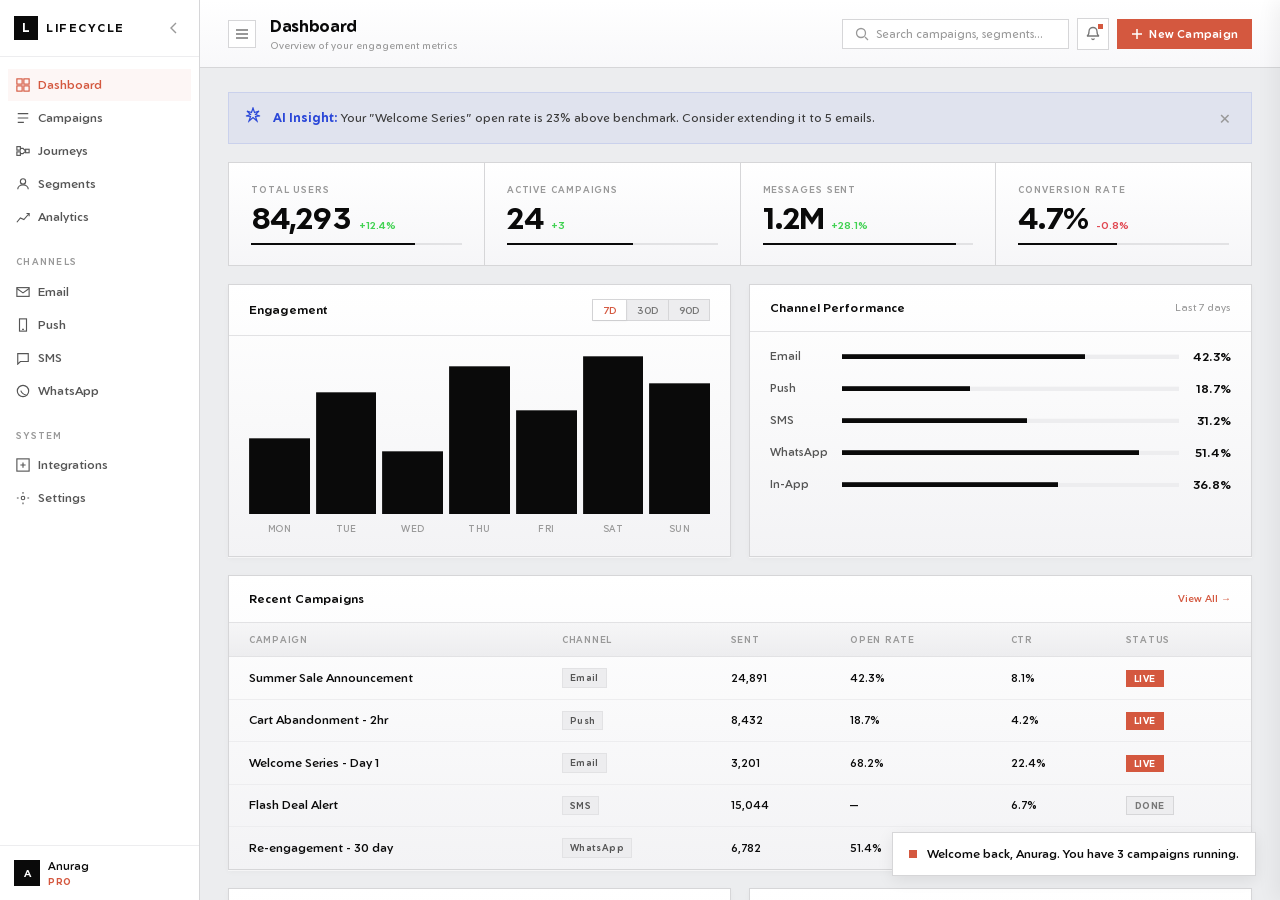
==== commit e54b97af: "Flat bars, command palette, much more interactivity" ====
--- a/index.html
+++ b/index.html
@@ -488,6 +488,46 @@
         </div>
     </div>
 
+    <!-- Command Palette -->
+    <div class="cmd-palette-overlay" id="cmdPalette">
+        <div class="cmd-palette">
+            <div class="cmd-palette-input">
+                <svg width="16" height="16" viewBox="0 0 16 16" fill="none">
+                    <circle cx="7" cy="7" r="5" stroke="currentColor" stroke-width="1.3"/>
+                    <path d="M11 11L14 14" stroke="currentColor" stroke-width="1.3"/>
+                </svg>
+                <input type="text" id="cmdInput" placeholder="Type a command or search..." autocomplete="off" />
+            </div>
+            <div class="cmd-palette-results" id="cmdResults">
+                <div class="cmd-result selected" data-action="new-campaign">
+                    <div class="cmd-result-icon"><svg width="12" height="12" viewBox="0 0 12 12" fill="none"><path d="M6 1V11M1 6H11" stroke="currentColor" stroke-width="1.5"/></svg></div>
+                    <div class="cmd-result-text"><span class="cmd-result-name">New Campaign</span><span class="cmd-result-desc">Create a new campaign from scratch</span></div>
+                </div>
+                <div class="cmd-result" data-action="new-journey">
+                    <div class="cmd-result-icon"><svg width="12" height="12" viewBox="0 0 12 12" fill="none"><rect x="1" y="2" width="3" height="3" stroke="currentColor" stroke-width="1.2"/><rect x="8" y="4.5" width="3" height="3" stroke="currentColor" stroke-width="1.2"/><path d="M4 3.5H6L8 6" stroke="currentColor" stroke-width="1.2"/></svg></div>
+                    <div class="cmd-result-text"><span class="cmd-result-name">New Journey</span><span class="cmd-result-desc">Build an automated customer journey</span></div>
+                </div>
+                <div class="cmd-result" data-action="create-segment">
+                    <div class="cmd-result-icon"><svg width="12" height="12" viewBox="0 0 12 12" fill="none"><circle cx="6" cy="4" r="2.5" stroke="currentColor" stroke-width="1.2"/><path d="M2 11C2 8.8 3.8 7 6 7C8.2 7 10 8.8 10 11" stroke="currentColor" stroke-width="1.2"/></svg></div>
+                    <div class="cmd-result-text"><span class="cmd-result-name">Create Segment</span><span class="cmd-result-desc">Define a new audience segment</span></div>
+                </div>
+                <div class="cmd-result" data-action="view-analytics">
+                    <div class="cmd-result-icon"><svg width="12" height="12" viewBox="0 0 12 12" fill="none"><path d="M1 10L4 6L7 8L11 3" stroke="currentColor" stroke-width="1.2"/></svg></div>
+                    <div class="cmd-result-text"><span class="cmd-result-name">View Analytics</span><span class="cmd-result-desc">Open the analytics dashboard</span></div>
+                </div>
+                <div class="cmd-result" data-action="settings">
+                    <div class="cmd-result-icon"><svg width="12" height="12" viewBox="0 0 12 12" fill="none"><circle cx="6" cy="6" r="2" stroke="currentColor" stroke-width="1.2"/><path d="M6 1V2.5M6 9.5V11M1 6H2.5M9.5 6H11" stroke="currentColor" stroke-width="1.2"/></svg></div>
+                    <div class="cmd-result-text"><span class="cmd-result-name">Settings</span><span class="cmd-result-desc">Manage account and preferences</span></div>
+                </div>
+            </div>
+            <div class="cmd-palette-footer">
+                <span class="cmd-shortcut"><kbd>↑↓</kbd> Navigate</span>
+                <span class="cmd-shortcut"><kbd>↵</kbd> Select</span>
+                <span class="cmd-shortcut"><kbd>Esc</kbd> Close</span>
+            </div>
+        </div>
+    </div>
+
     <!-- Toast Notifications -->
     <div class="toast-container" id="toastContainer"></div>
 
--- a/styles.css
+++ b/styles.css
@@ -28,31 +28,27 @@
     --blue-glow: rgba(43, 72, 216, 0.12);
     --red: #D4583F;
     --red-light: rgba(212, 88, 63, 0.05);
+    --green: #41D252;
+    --green-subtle: rgba(65, 210, 82, 0.08);
+    --negative: #E14751;
+    --negative-subtle: rgba(225, 71, 81, 0.08);
     --font: 'Geom', sans-serif;
     --sidebar-w: 200px;
 }
 
 html { -webkit-font-smoothing: antialiased; }
-body { font-family: var(--font); background: var(--bg); color: var(--black); font-size: 13px; line-height: 1.5; }
+body {
+    font-family: var(--font);
+    background: var(--bg);
+    color: var(--black);
+    font-size: 13px;
+    line-height: 1.5;
+}
 a { text-decoration: none; color: inherit; }
 button { border: none; background: none; cursor: pointer; font-family: var(--font); }
 table { width: 100%; border-collapse: collapse; }
 
-/* ===== BRUSHED TEXTURE ===== */
-.app::before {
-    content: '';
-    position: fixed;
-    inset: 0;
-    background: repeating-linear-gradient(
-        0deg,
-        transparent,
-        transparent 1px,
-        rgba(255,255,255,0.015) 1px,
-        rgba(255,255,255,0.015) 2px
-    );
-    pointer-events: none;
-    z-index: 9999;
-}
+/* ===== BRUSHED METAL TEXTURE ===== */
 
 /* ===== LAYOUT ===== */
 .app { display: flex; height: 100vh; overflow: hidden; position: relative; }
@@ -111,7 +107,7 @@
     transition: all 0.12s;
 }
 .nav-item:hover { color: var(--black); background: var(--grey-50); }
-.nav-item.active { color: var(--blue); background: var(--blue-light); font-weight: 500; }
+.nav-item.active { color: var(--red); background: var(--red-light); font-weight: 500; }
 .nav-item svg { flex-shrink: 0; width: 14px; height: 14px; }
 
 .sidebar-footer { padding: 12px 14px; border-top: 1px solid var(--grey-100); }
@@ -119,7 +115,7 @@
 .user-avatar { width: 26px; height: 26px; background: var(--black); color: var(--white); display: flex; align-items: center; justify-content: center; font-size: 10px; font-weight: 700; }
 .user-details { display: flex; flex-direction: column; }
 .user-name { font-size: 11px; font-weight: 500; }
-.user-plan { font-size: 9px; font-weight: 700; letter-spacing: 0.06em; color: var(--blue); }
+.user-plan { font-size: 9px; font-weight: 700; letter-spacing: 0.06em; color: var(--red); }
 
 /* ===== MAIN ===== */
 .main { flex: 1; display: flex; flex-direction: column; overflow-y: auto; }
@@ -143,7 +139,7 @@
     border: 1px solid var(--grey-200); color: var(--grey-500);
     background: var(--white); transition: all 0.12s;
 }
-.sidebar-toggle-btn:hover { color: var(--black); border-color: var(--blue); }
+.sidebar-toggle-btn:hover { color: var(--black); border-color: var(--red); }
 
 .topbar-title-group { display: flex; flex-direction: column; gap: 0; }
 .page-title { font-size: 16px; font-weight: 700; letter-spacing: -0.02em; }
@@ -157,7 +153,7 @@
     border: 1px solid var(--grey-200); color: var(--grey-400);
     transition: border-color 0.15s;
 }
-.search-box:focus-within { border-color: var(--blue); box-shadow: 0 0 0 2px var(--blue-light); }
+.search-box:focus-within { border-color: var(--red); box-shadow: 0 0 0 2px var(--red-light); }
 .search-box input { border: none; background: none; outline: none; font-family: var(--font); font-size: 11px; width: 180px; color: var(--black); }
 .search-box input::placeholder { color: var(--grey-400); }
 
@@ -167,18 +163,18 @@
     border: 1px solid var(--grey-200); color: var(--grey-500);
     background: var(--white); position: relative; transition: all 0.12s;
 }
-.topbar-icon-btn:hover { border-color: var(--blue); color: var(--blue); }
+.topbar-icon-btn:hover { border-color: var(--red); color: var(--red); }
 
 .notification-dot { position: absolute; top: 5px; right: 5px; width: 5px; height: 5px; background: var(--red); animation: pulse 2s infinite; }
 @keyframes pulse { 0%,100%{opacity:1} 50%{opacity:0.4} }
 
 .btn-create {
     display: flex; align-items: center; gap: 6px;
-    padding: 8px 14px; background: var(--blue); color: var(--white);
+    padding: 8px 14px; background: var(--red); color: var(--white);
     font-size: 11px; font-weight: 600; letter-spacing: 0.02em;
     transition: all 0.15s;
 }
-.btn-create:hover { background: #1e3ab8; transform: translateY(-1px); box-shadow: 0 4px 12px rgba(43,72,216,0.2); }
+.btn-create:hover { background: #b84832; transform: translateY(-1px); box-shadow: 0 4px 12px rgba(212,88,63,0.2); }
 
 /* ===== AI BANNER ===== */
 .ai-banner {
@@ -213,20 +209,20 @@
     cursor: default;
 }
 .stat-card::before { content: ''; position: absolute; top: 0; left: 0; right: 0; height: 1px; background: rgba(255,255,255,0.9); }
-.stat-card:hover { background: linear-gradient(180deg, #ffffff 0%, #f0f0ff 100%); }
-.stat-card:hover .stat-value { color: var(--blue); }
+.stat-card:hover { background: linear-gradient(180deg, #ffffff 0%, #fdf5f3 100%); }
+.stat-card:hover .stat-value { color: var(--red); }
 
 .stat-label { font-size: 9px; font-weight: 600; letter-spacing: 0.1em; color: var(--grey-400); }
 .stat-row { display: flex; align-items: baseline; gap: 8px; }
 .stat-value { font-size: 30px; font-weight: 700; letter-spacing: -0.03em; line-height: 1; transition: color 0.2s; }
 .stat-change { font-size: 10px; font-weight: 600; }
-.stat-change.up { color: var(--red); }
-.stat-change.down { color: var(--blue); }
+.stat-change.up { color: var(--green); }
+.stat-change.down { color: var(--negative); }
 
 .stat-bar { height: 2px; background: var(--grey-150); margin-top: 4px; }
-.stat-bar-fill { height: 100%; background: linear-gradient(90deg, var(--blue), var(--grey-600)); transition: width 1s cubic-bezier(0.4,0,0.2,1); }
-
-/* ===== CARDS — STEEL ===== */
+.stat-bar-fill { height: 100%; background: var(--black); transition: width 1s cubic-bezier(0.4,0,0.2,1); }
+
+/* ===== CARDS ===== */
 .card {
     background: linear-gradient(180deg, #ffffff 0%, #f3f3f5 100%);
     border: 1px solid var(--grey-200);
@@ -244,14 +240,14 @@
     background: linear-gradient(180deg, rgba(255,255,255,0.5) 0%, transparent 100%);
 }
 .card-head h3 { font-size: 12px; font-weight: 600; letter-spacing: 0.01em; }
-.card-action { font-size: 10px; font-weight: 500; color: var(--blue); transition: all 0.12s; }
+.card-action { font-size: 10px; font-weight: 500; color: var(--red); transition: all 0.12s; }
 .card-action:hover { color: var(--black); transform: translateX(2px); }
 .card-period { font-size: 10px; color: var(--grey-400); }
 
 .toggle-group { display: flex; border: 1px solid var(--grey-200); background: var(--grey-100); }
 .toggle-btn { padding: 4px 10px; font-size: 10px; font-weight: 500; color: var(--grey-500); border-right: 1px solid var(--grey-200); transition: all 0.12s; }
 .toggle-btn:last-child { border-right: none; }
-.toggle-btn.active { background: var(--white); color: var(--blue); box-shadow: 0 1px 2px rgba(0,0,0,0.06); }
+.toggle-btn.active { background: var(--white); color: var(--red); box-shadow: 0 1px 2px rgba(0,0,0,0.06); }
 .toggle-btn:hover:not(.active) { color: var(--black); }
 
 .grid-2col { display: grid; grid-template-columns: 1fr 1fr; gap: 18px; }
@@ -268,12 +264,12 @@
 
 .chart-col .bar {
     width: 100%;
-    background: linear-gradient(180deg, var(--blue) 0%, var(--grey-800) 100%);
+    background: var(--black);
     transition: height 0.4s cubic-bezier(0.4,0,0.2,1), opacity 0.2s;
     position: relative;
 }
 .chart-col .bar::before { content:''; position: absolute; top:0; left:0; right:0; height:1px; background: rgba(255,255,255,0.3); }
-.chart-col .bar::after { content:''; position: absolute; top:0; left:0; width:1px; bottom:0; background: linear-gradient(180deg, rgba(255,255,255,0.2), transparent); }
+.chart-col .bar::after { content:''; position: absolute; top:0; left:0; width:1px; bottom:0; background: rgba(255,255,255,0.1); }
 
 .chart-col:hover .bar { opacity: 0.8; }
 .chart-col span { font-size: 9px; color: var(--grey-400); font-weight: 500; text-transform: uppercase; letter-spacing: 0.04em; }
@@ -296,7 +292,7 @@
 .channel-name { width: 60px; font-size: 11px; font-weight: 500; color: var(--grey-600); }
 .channel-bar-wrap { flex: 1; height: 5px; background: var(--grey-100); position: relative; overflow: hidden; }
 .channel-bar-wrap::before { content:''; position: absolute; top:0; left:0; right:0; height:1px; background: rgba(255,255,255,0.5); }
-.channel-bar { height: 100%; background: linear-gradient(90deg, var(--blue), var(--grey-700)); transition: width 0.6s cubic-bezier(0.4,0,0.2,1); position: relative; }
+.channel-bar { height: 100%; background: var(--black); transition: width 0.6s cubic-bezier(0.4,0,0.2,1); position: relative; }
 .channel-bar::after { content:''; position: absolute; top:0; left:0; right:0; height:1px; background: rgba(255,255,255,0.2); }
 .channel-val { font-size: 12px; font-weight: 600; width: 40px; text-align: right; }
 
@@ -306,8 +302,8 @@
 table tbody td { padding: 11px 20px; font-size: 12px; border-bottom: 1px solid var(--grey-100); transition: background 0.1s; }
 table tbody tr:last-child td { border-bottom: none; }
 table tbody tr { transition: all 0.15s; cursor: pointer; }
-table tbody tr:hover { background: var(--blue-light); }
-table tbody tr:hover .td-name { color: var(--blue); }
+table tbody tr:hover { background: var(--red-light); }
+table tbody tr:hover .td-name { color: var(--red); }
 .td-name { font-weight: 500; transition: color 0.15s; }
 .td-num { font-weight: 500; font-size: 11px; }
 
@@ -322,12 +318,12 @@
 .journey-row { display: flex; align-items: center; gap: 14px; padding: 10px 0; border-bottom: 1px solid var(--grey-100); transition: all 0.15s; cursor: pointer; }
 .journey-row:last-child { border-bottom: none; }
 .journey-row:hover { padding-left: 6px; }
-.journey-row:hover .journey-name { color: var(--blue); }
+.journey-row:hover .journey-name { color: var(--red); }
 .journey-info { flex: 1; display: flex; flex-direction: column; gap: 1px; }
 .journey-name { font-size: 12px; font-weight: 500; transition: color 0.15s; }
 .journey-meta { font-size: 10px; color: var(--grey-400); }
 .journey-bar-wrap { width: 80px; height: 3px; background: var(--grey-150); }
-.journey-bar { height: 100%; background: linear-gradient(90deg, var(--blue), var(--grey-700)); transition: width 0.6s cubic-bezier(0.4,0,0.2,1); }
+.journey-bar { height: 100%; background: var(--black); transition: width 0.6s cubic-bezier(0.4,0,0.2,1); }
 .journey-pct { font-size: 11px; font-weight: 600; width: 28px; text-align: right; }
 
 /* ===== ACTIVITY FEED ===== */
@@ -335,14 +331,14 @@
 .feed-item { display: flex; gap: 10px; padding: 10px 0; border-bottom: 1px solid var(--grey-100); animation: feedIn 0.3s ease; }
 .feed-item:last-child { border-bottom: none; }
 .feed-dot { width: 5px; height: 5px; background: var(--grey-300); margin-top: 6px; flex-shrink: 0; }
-.feed-item:first-child .feed-dot { background: var(--blue); box-shadow: 0 0 6px var(--blue-glow); }
+.feed-item:first-child .feed-dot { background: var(--red); box-shadow: 0 0 6px var(--red-light); }
 .feed-body { display: flex; flex-direction: column; gap: 2px; }
 .feed-body p { font-size: 11px; color: var(--grey-600); }
 .feed-body p strong { color: var(--black); font-weight: 600; }
 .feed-body span { font-size: 9px; color: var(--grey-400); }
 
 .live-indicator { display: flex; align-items: center; gap: 5px; font-size: 10px; color: var(--grey-400); }
-.live-dot { width: 6px; height: 6px; background: var(--blue); animation: pulse 1.5s infinite; }
+.live-dot { width: 6px; height: 6px; background: var(--red); animation: pulse 1.5s infinite; }
 
 @keyframes feedIn { from { opacity: 0; transform: translateX(-8px); } to { opacity: 1; transform: translateX(0); } }
 
@@ -373,8 +369,8 @@
 .notif-close:hover { color: var(--black); }
 .notif-list { flex: 1; overflow-y: auto; padding: 12px 0; }
 .notif-item { display: flex; gap: 10px; padding: 12px 20px; transition: background 0.12s; cursor: pointer; }
-.notif-item:hover { background: var(--blue-light); }
-.notif-item.unread .notif-dot { background: var(--blue); }
+.notif-item:hover { background: var(--red-light); }
+.notif-item.unread .notif-dot { background: var(--red); }
 .notif-dot { width: 6px; height: 6px; background: var(--grey-300); margin-top: 6px; flex-shrink: 0; }
 .notif-content p { font-size: 12px; color: var(--grey-700); }
 .notif-content p strong { color: var(--black); }
@@ -397,6 +393,55 @@
 
 @keyframes toastIn { from { opacity: 0; transform: translateY(12px); } to { opacity: 1; transform: translateY(0); } }
 
+/* ===== COMMAND PALETTE (Cmd+K) ===== */
+.cmd-palette-overlay {
+    position: fixed; inset: 0; background: rgba(0,0,0,0.4);
+    z-index: 9000; display: none; align-items: flex-start; justify-content: center;
+    padding-top: 20vh; backdrop-filter: blur(2px);
+    animation: fadeIn 0.15s ease;
+}
+.cmd-palette-overlay.open { display: flex; }
+.cmd-palette {
+    background: var(--white); border: 1px solid var(--grey-200);
+    width: 480px; box-shadow: 0 16px 48px rgba(0,0,0,0.12);
+    animation: scaleIn 0.15s ease;
+}
+.cmd-palette-input {
+    display: flex; align-items: center; gap: 10px; padding: 14px 18px;
+    border-bottom: 1px solid var(--grey-100);
+}
+.cmd-palette-input svg { color: var(--grey-400); flex-shrink: 0; }
+.cmd-palette-input input {
+    flex: 1; border: none; outline: none; font-family: var(--font);
+    font-size: 14px; font-weight: 400; color: var(--black);
+}
+.cmd-palette-input input::placeholder { color: var(--grey-300); }
+.cmd-palette-results { padding: 8px; max-height: 320px; overflow-y: auto; }
+.cmd-result {
+    display: flex; align-items: center; gap: 10px; padding: 10px 12px;
+    cursor: pointer; transition: all 0.1s;
+}
+.cmd-result:hover, .cmd-result.selected { background: var(--red-light); }
+.cmd-result:hover .cmd-result-name, .cmd-result.selected .cmd-result-name { color: var(--red); }
+.cmd-result-icon { width: 28px; height: 28px; background: var(--grey-50); border: 1px solid var(--grey-100); display: flex; align-items: center; justify-content: center; color: var(--grey-500); }
+.cmd-result-text { display: flex; flex-direction: column; gap: 1px; }
+.cmd-result-name { font-size: 12px; font-weight: 500; transition: color 0.1s; }
+.cmd-result-desc { font-size: 10px; color: var(--grey-400); }
+.cmd-palette-footer { padding: 10px 18px; border-top: 1px solid var(--grey-100); display: flex; gap: 16px; }
+.cmd-shortcut { font-size: 10px; color: var(--grey-400); display: flex; align-items: center; gap: 4px; }
+.cmd-shortcut kbd { background: var(--grey-100); padding: 1px 5px; font-size: 9px; font-family: var(--font); border: 1px solid var(--grey-150); }
+
+@keyframes fadeIn { from { opacity: 0; } to { opacity: 1; } }
+@keyframes scaleIn { from { opacity: 0; transform: scale(0.96); } to { opacity: 1; transform: scale(1); } }
+
+/* ===== PROGRESS RING ON HOVER ===== */
+.stat-card .ring-hint {
+    position: absolute; top: 16px; right: 16px;
+    width: 28px; height: 28px; opacity: 0;
+    transition: opacity 0.2s;
+}
+.stat-card:hover .ring-hint { opacity: 1; }
+
 /* ===== RESPONSIVE ===== */
 @media (max-width: 1200px) {
     .stats-grid { grid-template-columns: repeat(2, 1fr); }
